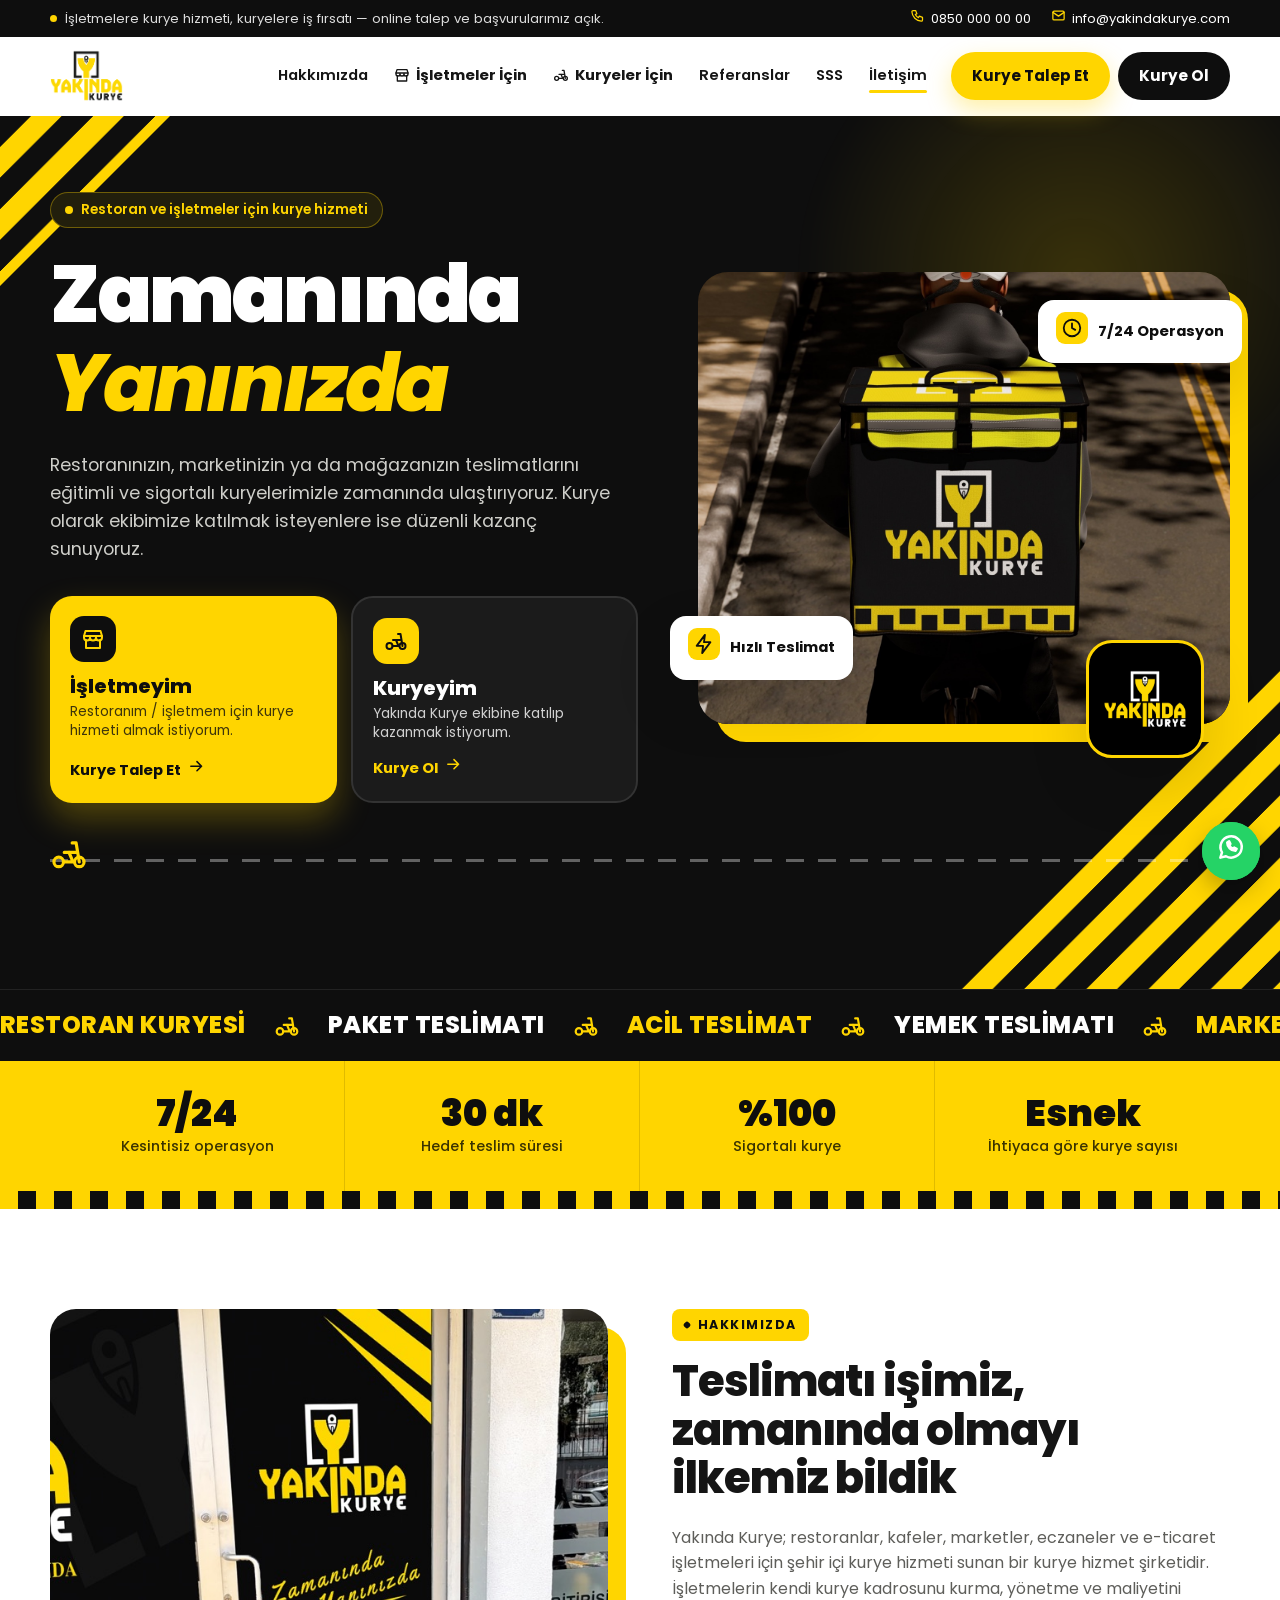
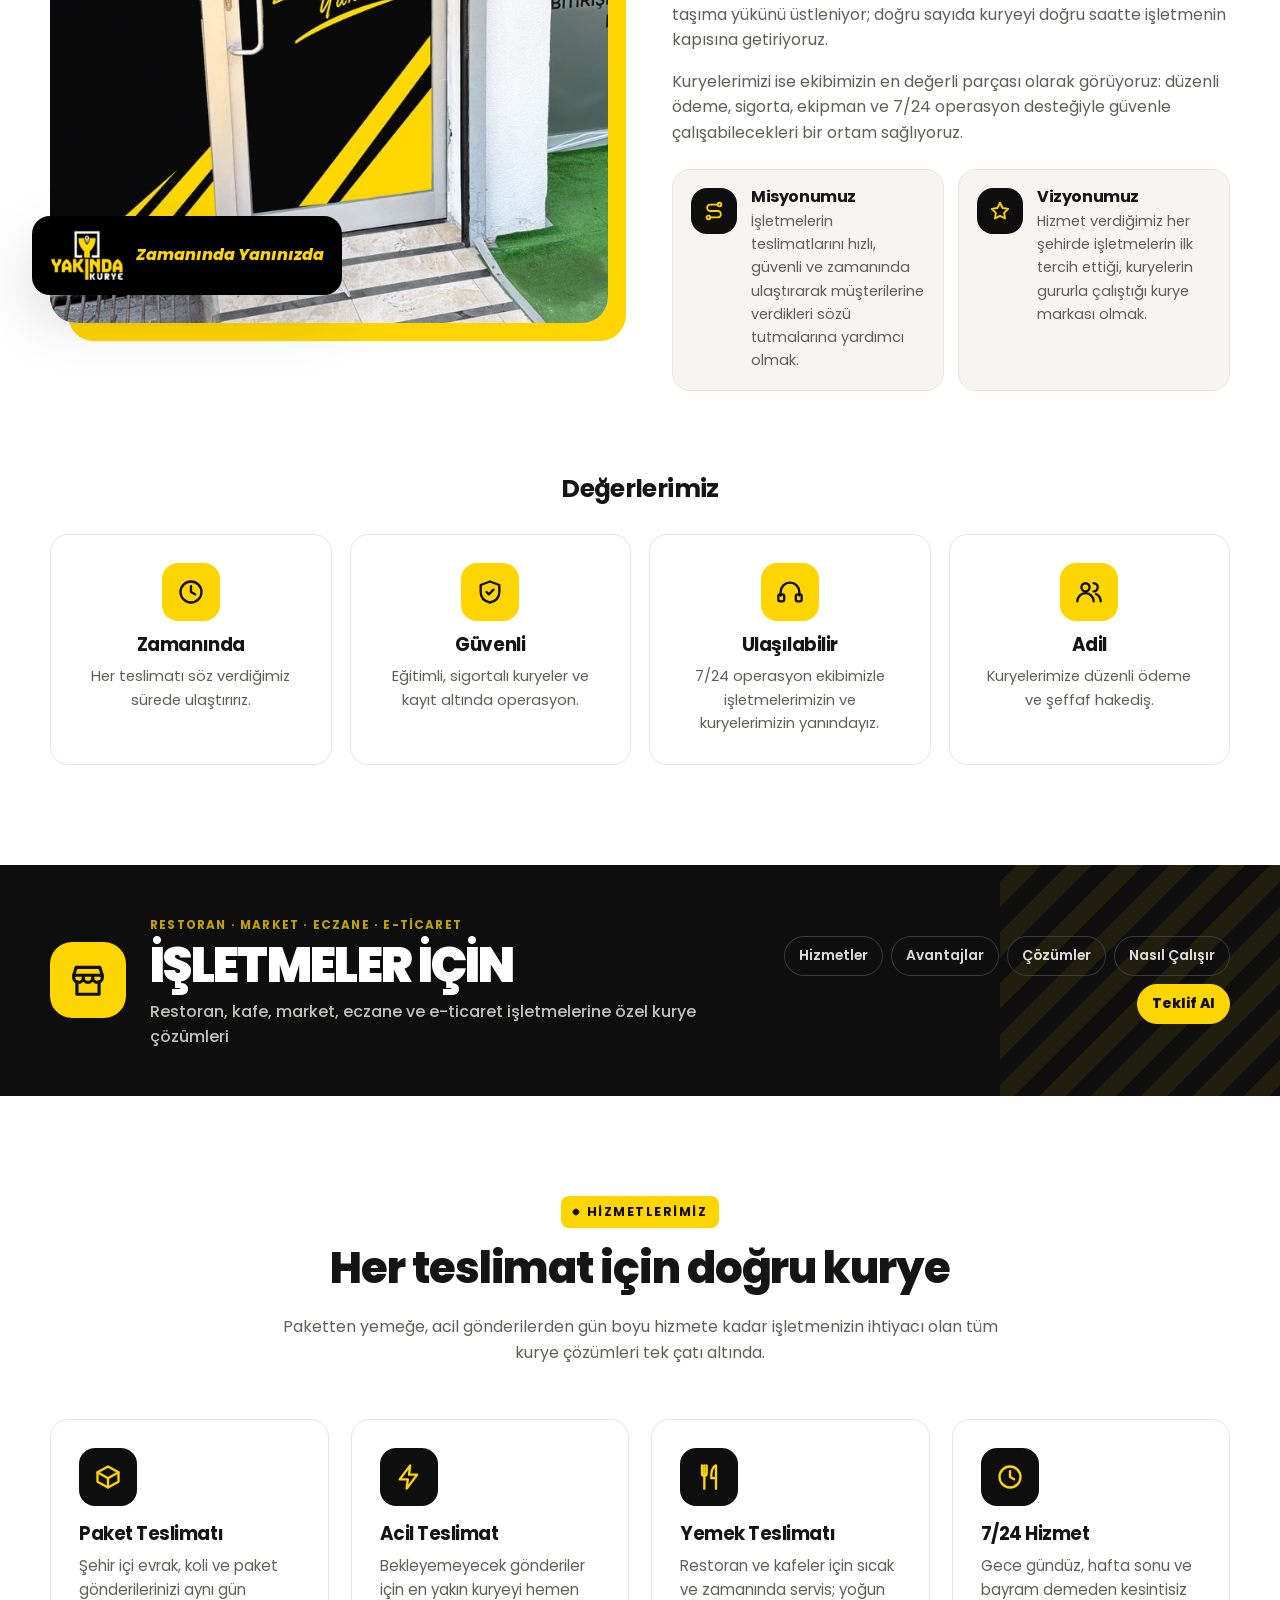
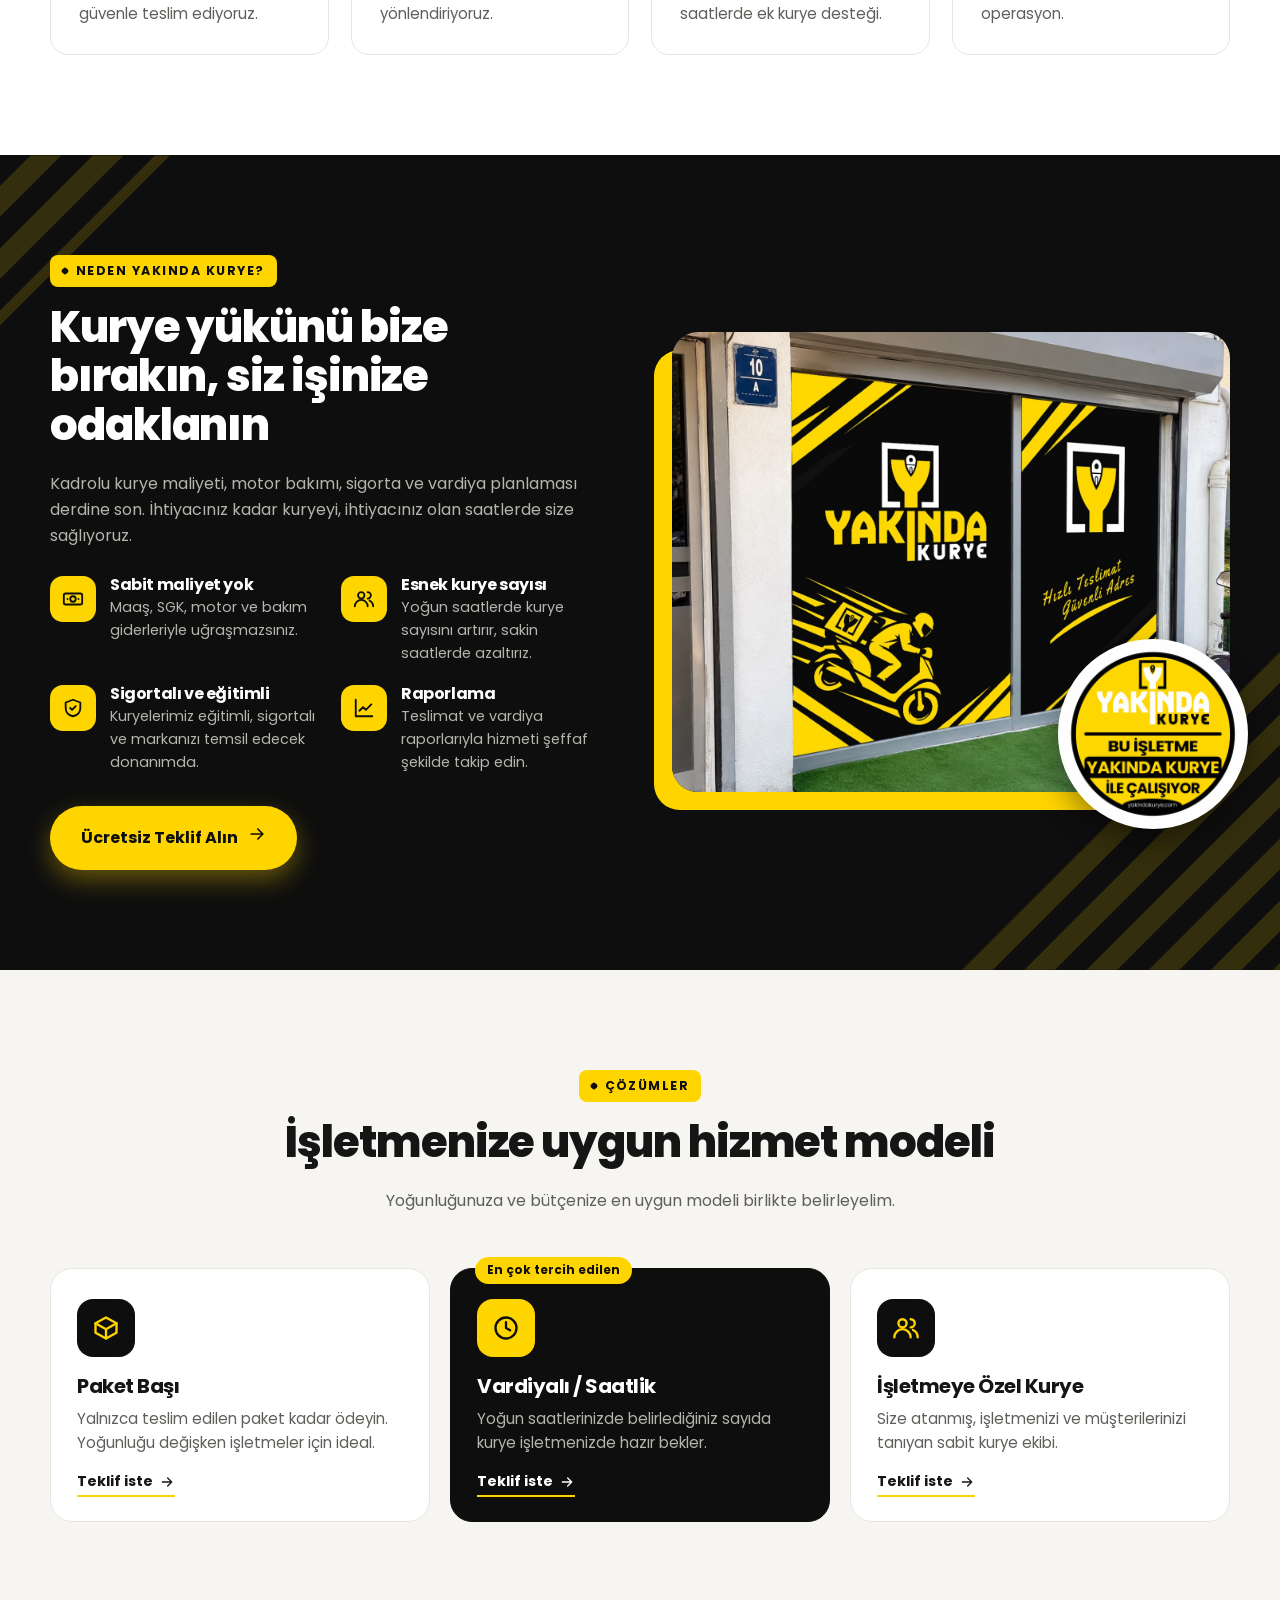
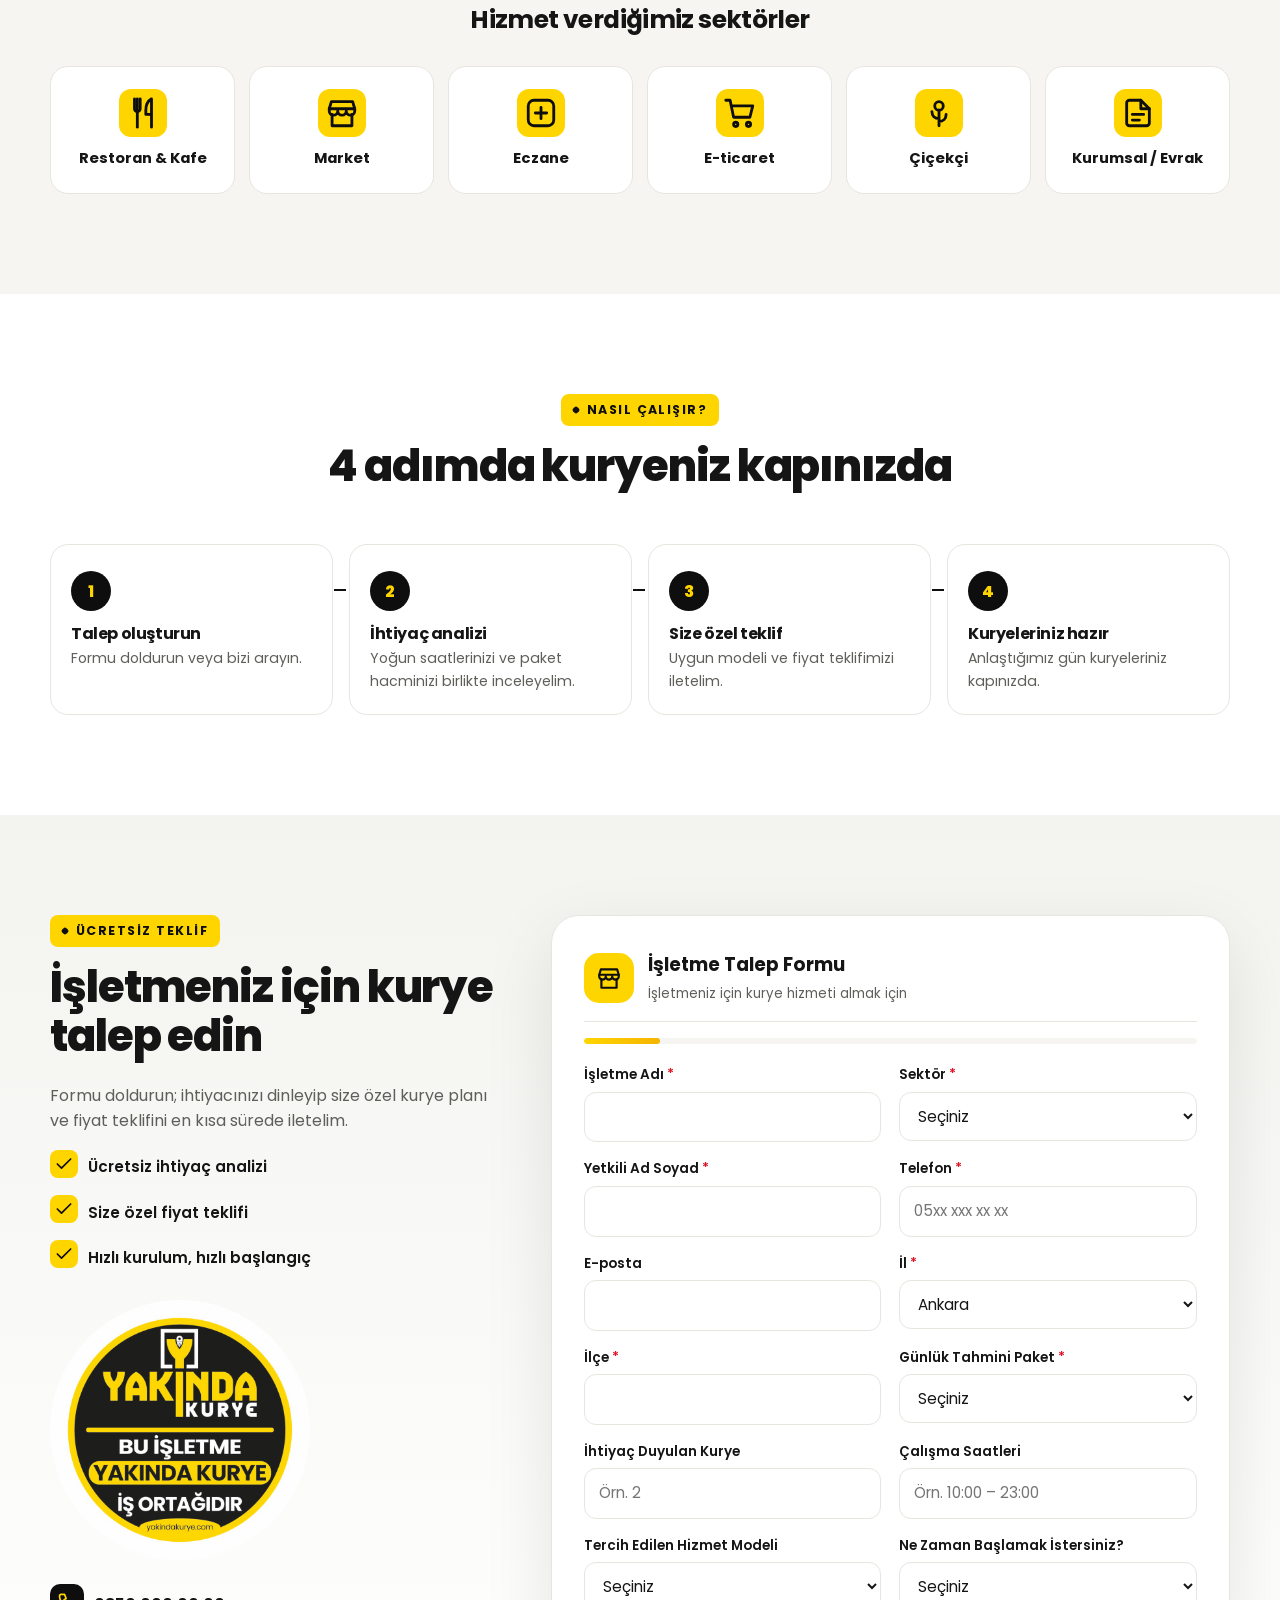
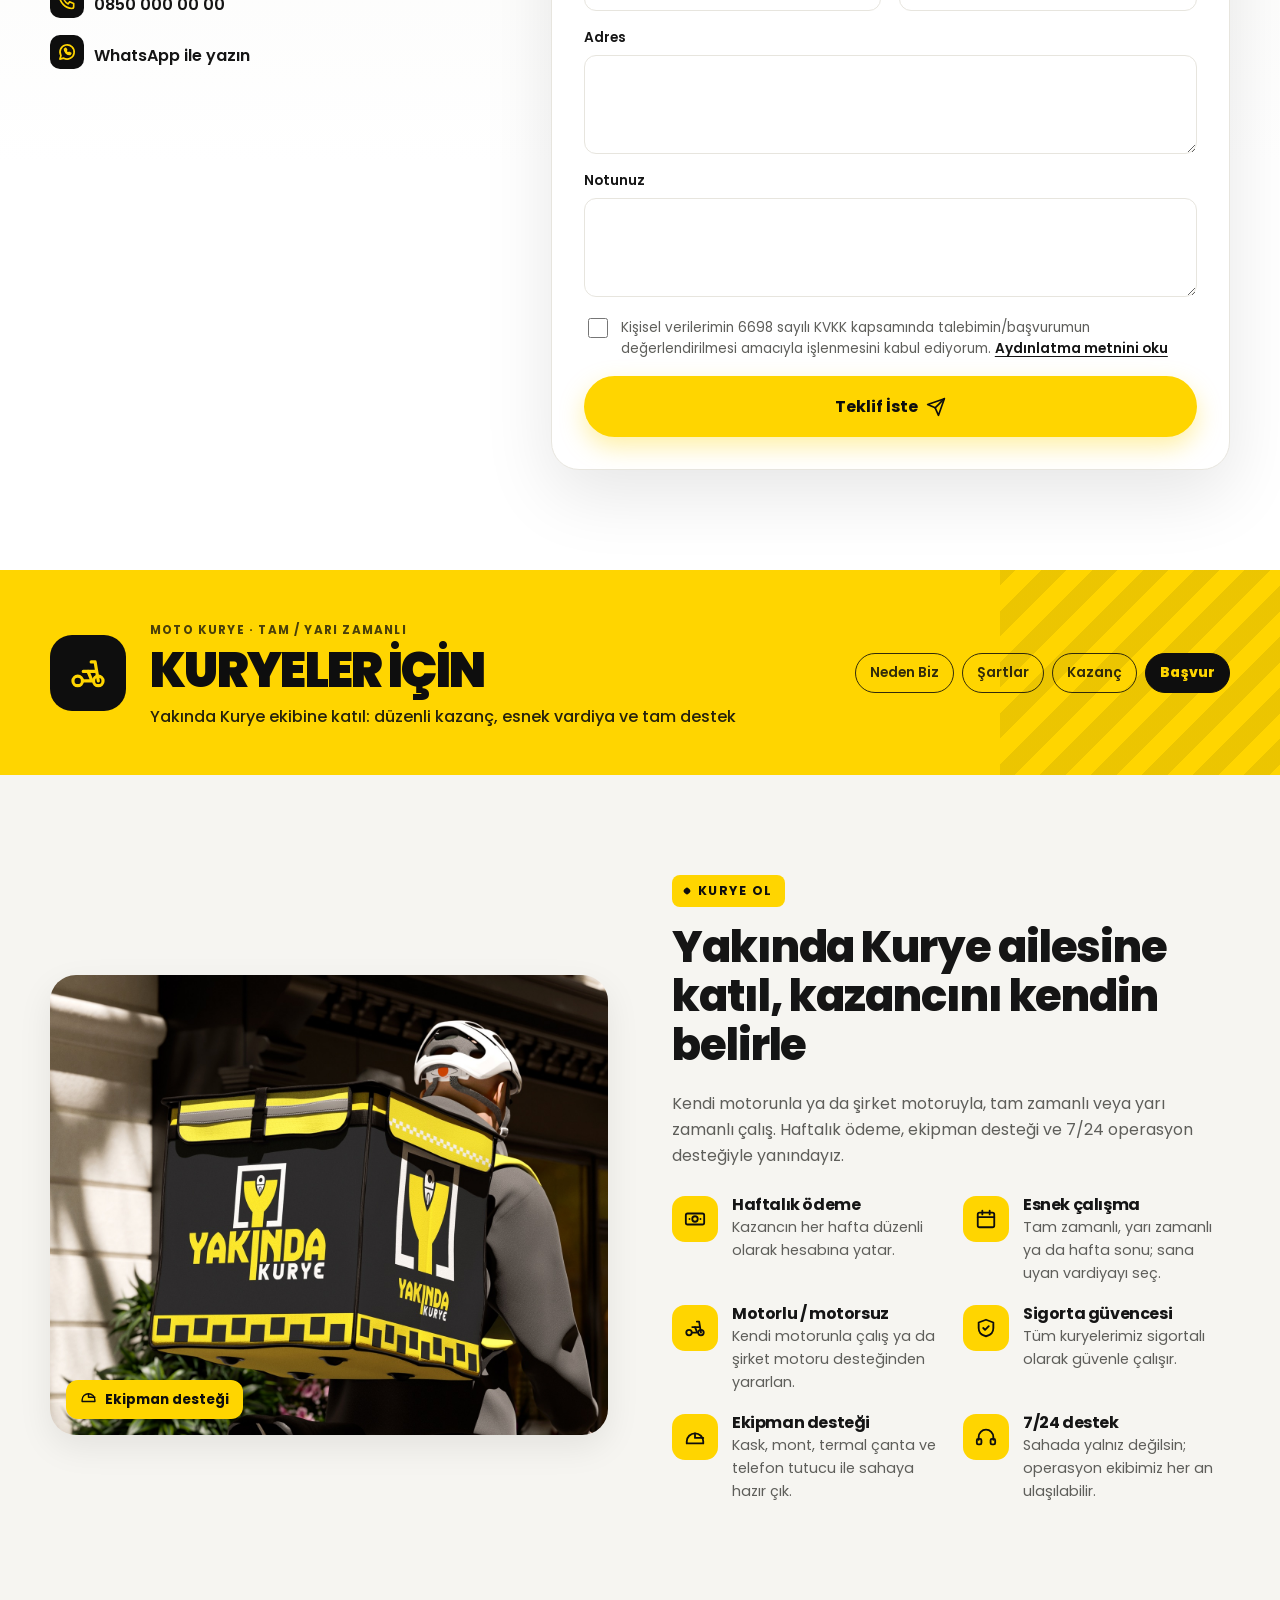
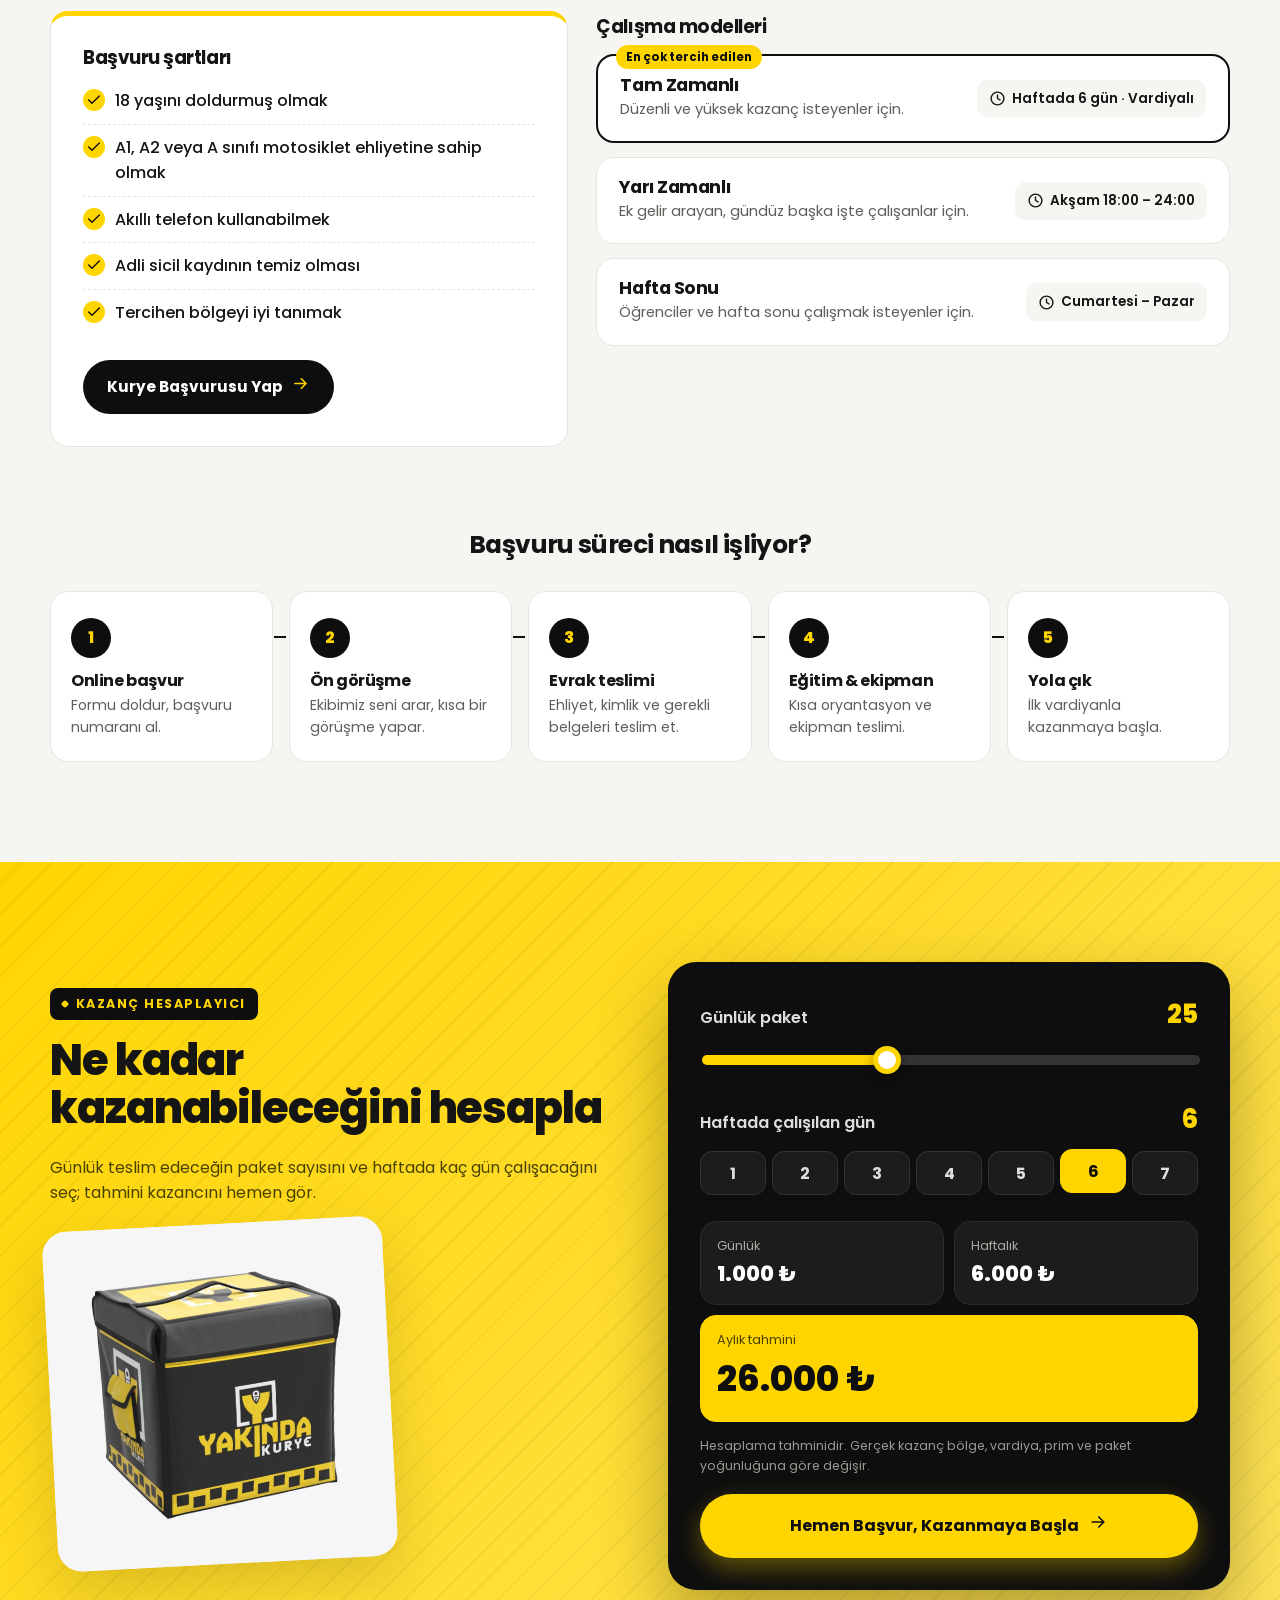
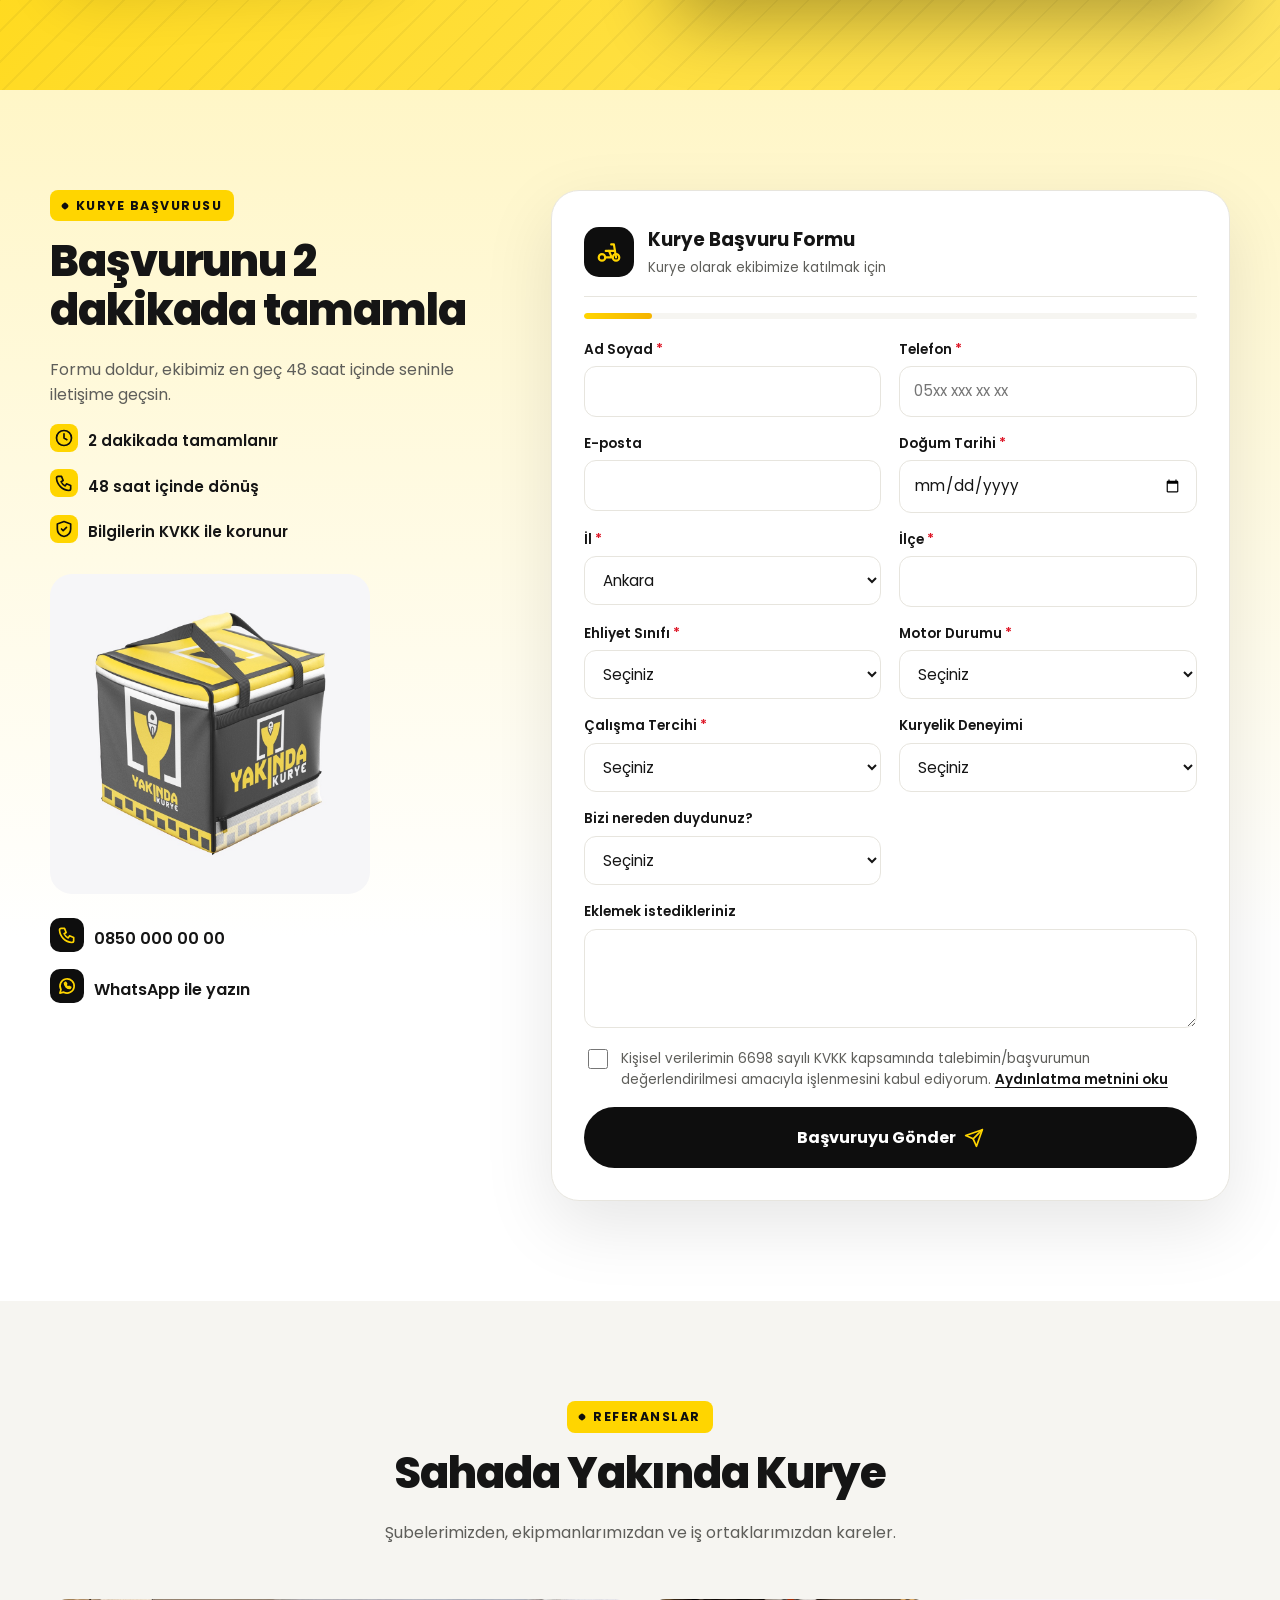
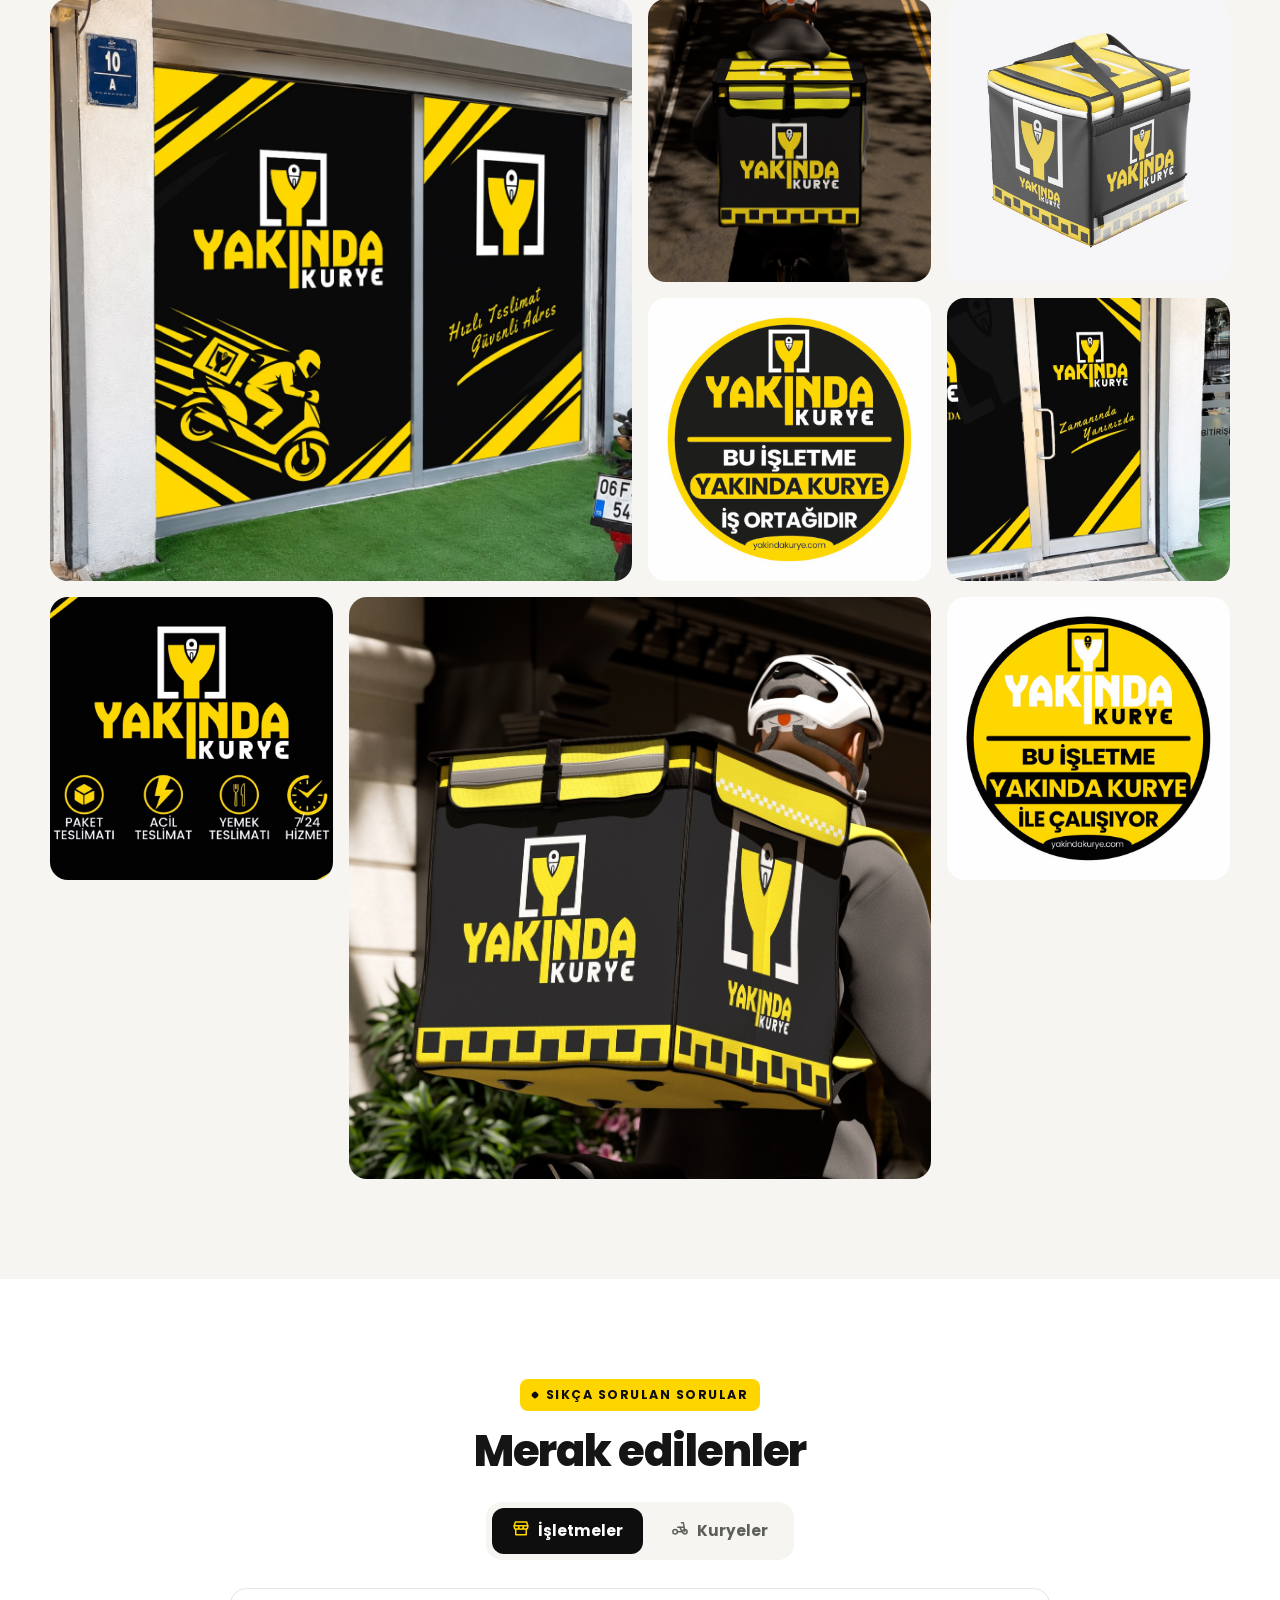
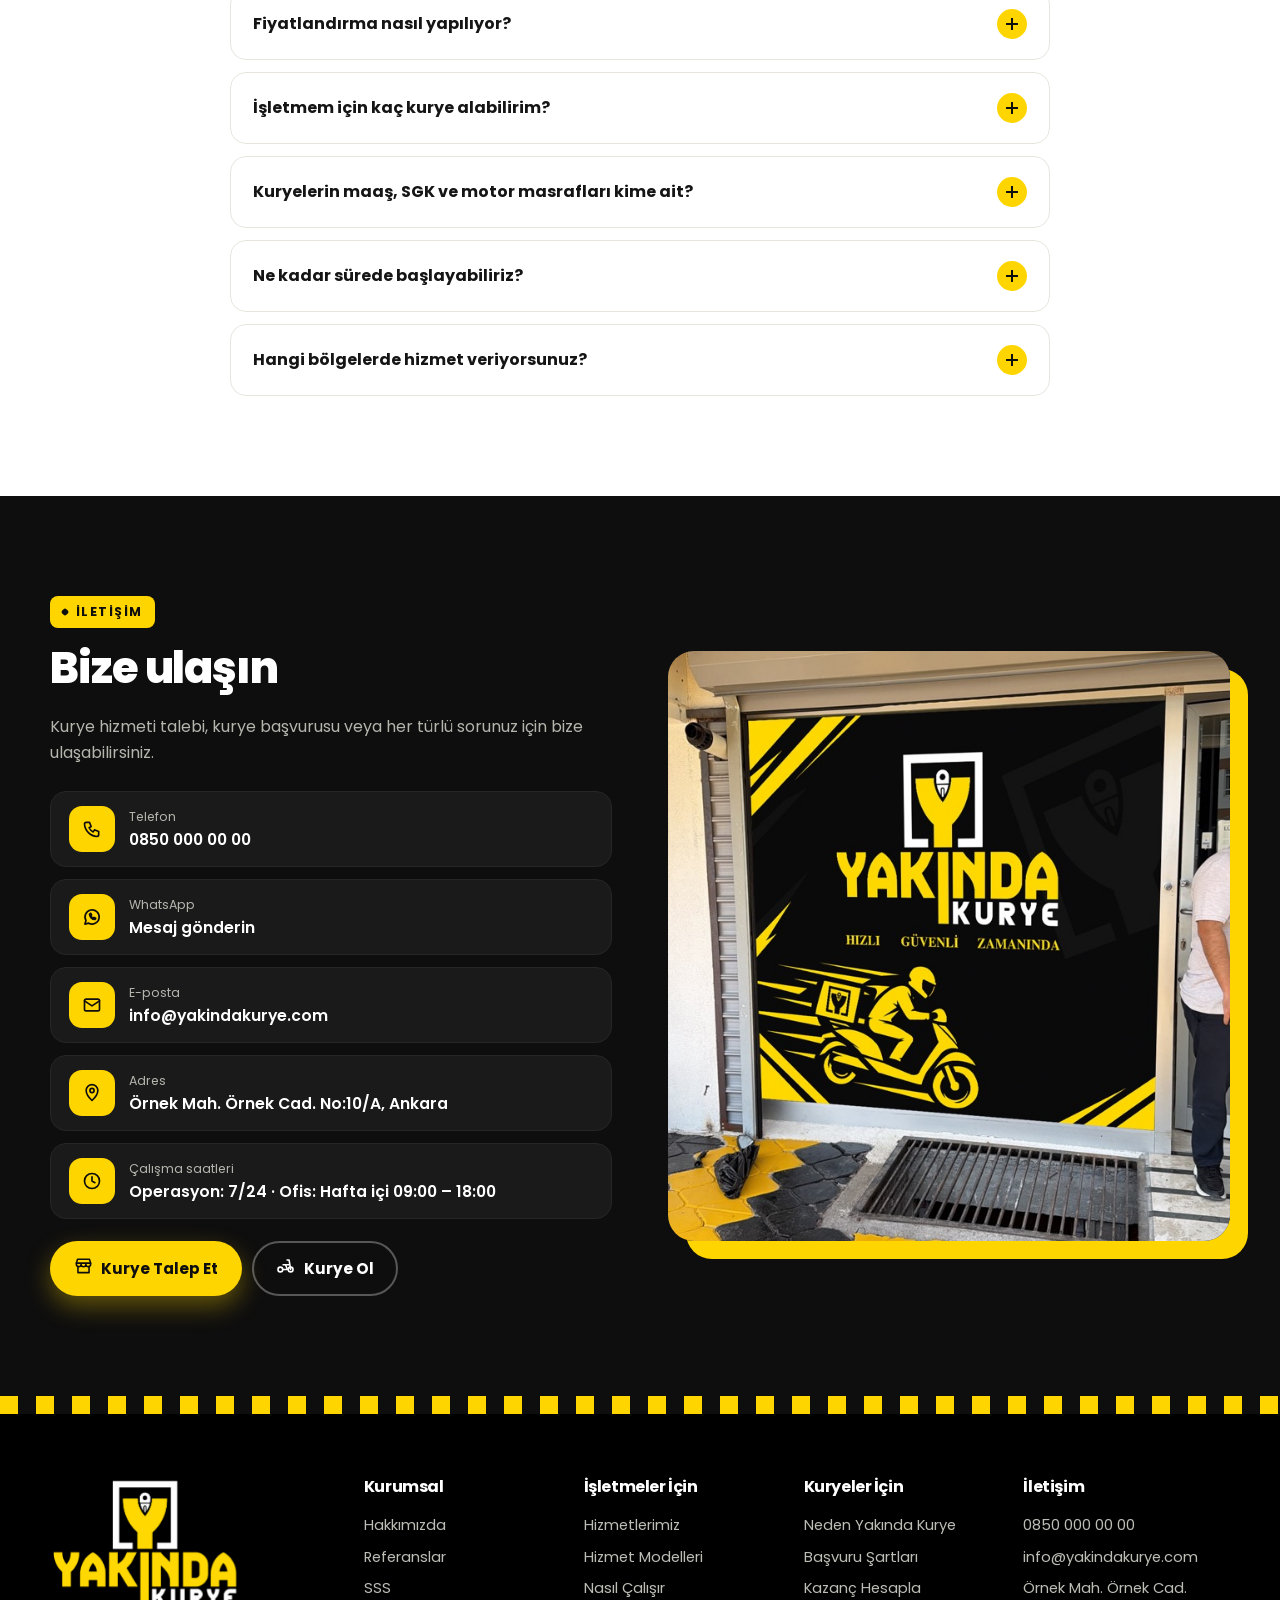
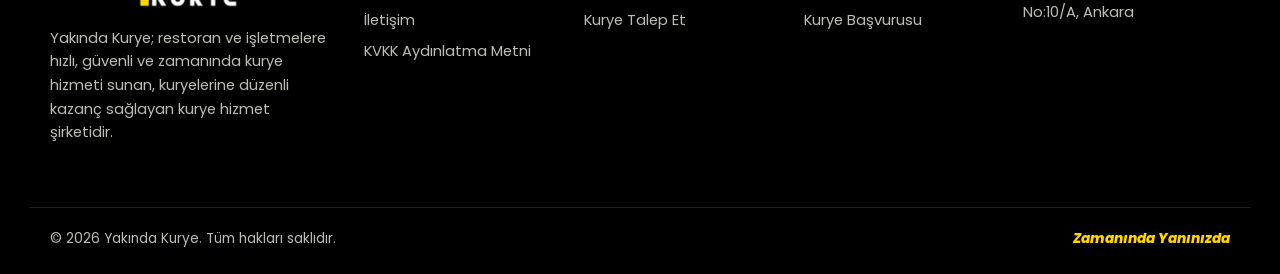
==== index.html @ 20b95d65 "Sürüm 4: sunucu modu, eksiksiz admin paneli ve mobil düzenlemeler - api/index.php: PHP'li hostingde " ====
<!doctype html>
<html lang="tr">
<head>
  <meta charset="utf-8">
  <meta name="viewport" content="width=device-width, initial-scale=1, viewport-fit=cover">
  <!-- SEO etiketleri: panelde "Yayınla" dendiğinde sunucu tarafından güncellenir -->
  <!--SEO-->
  <title>Yakında Kurye | Ankara Kurye Hizmeti ve Kurye Alımı</title>
  <meta name="description" content="Ankara’da restoran, market ve işletmelere hızlı, sigortalı kurye hizmeti. Kurye olmak isteyenlere haftalık ödeme ve esnek çalışma. Teklif alın, başvurun.">
  <meta name="robots" content="index, follow, max-image-preview:large">
  <meta name="keywords" content="kurye, moto kurye, restoran kuryesi, paket servis kurye, kurye hizmeti, kurye iş ilanı, kurye alımı, Ankara kurye">
  <meta property="og:type" content="website">
  <meta property="og:site_name" content="Yakında Kurye">
  <meta property="og:locale" content="tr_TR">
  <meta property="og:title" content="Yakında Kurye | Ankara Kurye Hizmeti ve Kurye Alımı">
  <meta property="og:description" content="Ankara’da restoran, market ve işletmelere hızlı, sigortalı kurye hizmeti. Kurye olmak isteyenlere haftalık ödeme ve esnek çalışma. Teklif alın, başvurun.">
  <meta name="twitter:card" content="summary_large_image">
  <link rel="preload" as="image" href="assets/img/hero-kurye.jpg">
  <!--/SEO-->
  <meta name="theme-color" content="#0E0E0E">
  <meta name="format-detection" content="telephone=no">
  <link rel="icon" href="assets/img/favicon.png">
  <link rel="apple-touch-icon" href="assets/img/favicon.png">
  <link rel="preconnect" href="https://fonts.googleapis.com">
  <link rel="preconnect" href="https://fonts.gstatic.com" crossorigin>
  <link href="https://fonts.googleapis.com/css2?family=Poppins:ital,wght@0,400;0,500;0,600;0,700;0,800;0,900;1,800&display=swap" rel="stylesheet">
  <link rel="stylesheet" href="assets/css/style.css?v=7">
</head>
<body>
  <a class="skip" href="#main">İçeriğe geç</a>
  <div class="progress" id="progress" aria-hidden="true"></div>

  <div class="topbar" id="topbar">
    <div class="container topbar-in">
      <span class="tb-note"><span class="tb-dot"></span><span data-t="top_note">İşletmelere kurye hizmeti, kuryelere iş fırsatı — online talep ve başvurularımız açık.</span></span>
      <span class="topbar-links">
        <a data-href="tel" class="tb-item"><span data-icon="telefon"></span><span data-s="phone">0850 000 00 00</span></a>
        <a data-href="mail" class="tb-item hide-sm"><span data-icon="mail"></span><span data-s="email">info@yakindakurye.com</span></a>
      </span>
    </div>
  </div>

  <header class="header" id="top">
    <div class="container header-in">
      <a href="#top" class="brand" aria-label="Yakında Kurye ana sayfa"><img data-img="logo" alt="Yakında Kurye"></a>
      <nav class="nav" id="nav" aria-label="Ana menü">
        <a href="#hakkimizda" data-sec="about">Hakkımızda</a>
        <a href="#isletmeler" class="nav-biz" data-sec="zoneBiz"><span data-icon="magaza"></span>İşletmeler İçin</a>
        <a href="#kuryeler" class="nav-cour" data-sec="zoneCour"><span data-icon="motor"></span>Kuryeler İçin</a>
        <a href="#referanslar" data-sec="refs">Referanslar</a>
        <a href="#sss" data-sec="faq">SSS</a>
        <a href="#iletisim" data-sec="contact">İletişim</a>
        <span class="nav-ctas">
          <a href="#isletme-basvuru" class="btn btn-y nav-cta" data-sec="bizForm" data-t="nav_cta_biz">Kurye Talep Et</a>
          <a href="#kurye-basvuru" class="btn btn-k nav-cta" data-sec="courForm" data-t="nav_cta_cour">Kurye Ol</a>
        </span>
      </nav>
      <button class="nav-toggle" id="navToggle" aria-label="Menüyü aç" aria-expanded="false" aria-controls="nav"><span data-icon="menu"></span></button>
    </div>
  </header>

  <main id="main">
    <!-- HERO: iki ayrı yol -->
    <section class="hero">
      <div class="hero-bg" aria-hidden="true"><span class="hb hb1"></span><span class="hb hb2"></span><span class="glow"></span></div>
      <div class="container hero-in">
        <div class="hero-text">
          <span class="badge"><span class="dot"></span><span data-t="hero_badge">Restoran ve işletmeler için kurye hizmeti</span></span>
          <h1><span class="h1a" data-t="hero_title">Zamanında</span> <em class="h1b" data-t="hero_title_highlight">Yanınızda</em></h1>
          <p class="lead" data-t="hero_text">Restoranınızın, marketinizin ya da mağazanızın teslimatlarını eğitimli ve sigortalı kuryelerimizle zamanında ulaştırıyoruz. Kurye olarak ekibimize katılmak isteyenlere ise düzenli kazanç sunuyoruz.</p>
          <div class="paths">
            <a href="#isletmeler" class="path path-biz" data-sec="zoneBiz">
              <span class="path-ic" data-icon="magaza"></span>
              <span class="path-body"><b data-t="path_biz_label">İşletmeyim</b><small data-t="path_biz_text">Restoranım / işletmem için kurye hizmeti almak istiyorum.</small></span>
              <span class="path-cta"><span data-t="path_biz_btn">Kurye Talep Et</span><span data-icon="ok"></span></span>
            </a>
            <a href="#kuryeler" class="path path-cour" data-sec="zoneCour">
              <span class="path-ic" data-icon="motor"></span>
              <span class="path-body"><b data-t="path_cour_label">Kuryeyim</b><small data-t="path_cour_text">Yakında Kurye ekibine katılıp kazanmak istiyorum.</small></span>
              <span class="path-cta"><span data-t="path_cour_btn">Kurye Ol</span><span data-icon="ok"></span></span>
            </a>
          </div>
        </div>
        <div class="hero-visual">
          <div class="hero-img"><img data-img="hero" alt="Yakında Kurye kuryesi" fetchpriority="high"></div>
          <div class="chip chip-a float"><span data-icon="simsek"></span><span data-t="hero_chip1">Hızlı Teslimat</span></div>
          <div class="chip chip-b float d2"><span data-icon="saat"></span><span data-t="hero_chip2">7/24 Operasyon</span></div>
          <div class="hero-mark" aria-hidden="true"><img data-img="logo_dark" alt=""></div>
        </div>
      </div>
      <div class="container"><div class="road" aria-hidden="true"><span class="road-line"></span><span class="rider" data-icon="motor"></span><span class="pin" data-icon="konum"></span></div></div>
    </section>

    <div class="marquee" data-section="marquee" aria-hidden="true"><div class="marquee-track" id="marquee"></div></div>

    <section class="stats" data-section="stats">
      <div class="container stats-in" id="stats"></div>
    </section>
    <div class="checker" aria-hidden="true"></div>

    <!-- HAKKIMIZDA -->
    <section class="section about-sec" id="hakkimizda" data-section="about">
      <div class="container">
        <div class="split about-split">
          <div class="about-visual">
            <div class="split-img tilt"><img data-img="about" alt="Yakında Kurye şubesi" loading="lazy"></div>
            <div class="about-badge"><img data-img="logo_dark" alt=""><span data-t="slogan">Zamanında Yanınızda</span></div>
          </div>
          <div>
            <span class="kicker" data-t="about_kicker">Hakkımızda</span>
            <h2 data-t="about_title">Teslimatı işimiz, zamanında olmayı ilkemiz bildik</h2>
            <div class="about-text muted" data-t="about_text"><p>Yakında Kurye; restoranlar, kafeler, marketler, eczaneler ve e-ticaret işletmeleri için şehir içi kurye hizmeti sunan bir kurye hizmet şirketidir. İşletmelerin kendi kurye kadrosunu kurma, yönetme ve maliyetini taşıma yükünü üstleniyor; doğru sayıda kuryeyi doğru saatte işletmenin kapısına getiriyoruz.</p><p>Kuryelerimizi ise ekibimizin en değerli parçası olarak görüyoruz: düzenli ödeme, sigorta, ekipman ve 7/24 operasyon desteğiyle güvenle çalışabilecekleri bir ortam sağlıyoruz.</p></div>
            <div class="mv">
              <div class="mv-card"><span class="ic-box" data-icon="rota"></span><div><h3 data-t="about_mission_title">Misyonumuz</h3><p data-t="about_mission">İşletmelerin teslimatlarını hızlı, güvenli ve zamanında ulaştırarak müşterilerine verdikleri sözü tutmalarına yardımcı olmak.</p></div></div>
              <div class="mv-card"><span class="ic-box" data-icon="yildiz"></span><div><h3 data-t="about_vision_title">Vizyonumuz</h3><p data-t="about_vision">Hizmet verdiğimiz her şehirde işletmelerin ilk tercih ettiği, kuryelerin gururla çalıştığı kurye markası olmak.</p></div></div>
            </div>
          </div>
        </div>
        <h3 class="h3-center" data-t="about_values_title">Değerlerimiz</h3>
        <div class="values" id="values"></div>
      </div>
    </section>

    <!-- ================= İŞLETMELER İÇİN ================= -->
    <div class="zone zone-biz" id="isletmeler" data-section="zoneBiz">
      <div class="container zone-in">
        <span class="zone-ic" data-icon="magaza"></span>
        <div class="zone-txt"><span class="zone-tag" data-t="biz_zone_tag">Restoran · Market · Eczane · E-ticaret</span><h2 data-t="biz_zone_title">İşletmeler İçin</h2><p data-t="biz_zone_text">Restoran, kafe, market, eczane ve e-ticaret işletmelerine özel kurye çözümleri</p></div>
        <nav class="zone-nav" aria-label="İşletmeler bölümü">
          <a href="#hizmetler" data-sec="services">Hizmetler</a><a href="#isletme-avantaj" data-sec="business">Avantajlar</a><a href="#cozumler" data-sec="bizSolutions">Çözümler</a><a href="#nasil-calisir" data-sec="bizSteps">Nasıl Çalışır</a><a href="#isletme-basvuru" class="zn-cta" data-sec="bizForm">Teklif Al</a>
        </nav>
      </div>
    </div>

    <section class="section" id="hizmetler" data-section="services">
      <div class="container">
        <div class="sec-head">
          <span class="kicker" data-t="services_kicker">Hizmetlerimiz</span>
          <h2 data-t="services_title">Her teslimat için doğru kurye</h2>
          <p data-t="services_text">Paketten yemeğe, acil gönderilerden gün boyu hizmete kadar işletmenizin ihtiyacı olan tüm kurye çözümleri tek çatı altında.</p>
        </div>
        <div class="grid-4" id="services"></div>
      </div>
    </section>

    <section class="section dark" id="isletme-avantaj" data-section="business">
      <div class="hero-bg soft" aria-hidden="true"><span class="hb hb1"></span><span class="hb hb2"></span></div>
      <div class="container">
        <div class="split rev">
          <div>
            <span class="kicker" data-t="business_kicker">Neden Yakında Kurye?</span>
            <h2 data-t="business_title">Kurye yükünü bize bırakın, siz işinize odaklanın</h2>
            <p class="muted" data-t="business_text">Kadrolu kurye maliyeti, motor bakımı, sigorta ve vardiya planlaması derdine son. İhtiyacınız kadar kuryeyi, ihtiyacınız olan saatlerde size sağlıyoruz.</p>
            <div class="benefits on-dark" id="businessBenefits"></div>
            <a href="#isletme-basvuru" class="btn btn-y btn-lg shine" data-sec="bizForm"><span data-t="business_cta">Ücretsiz Teklif Alın</span><span data-icon="ok"></span></a>
          </div>
          <div class="biz-visual">
            <div class="split-img tilt"><img data-img="business" alt="Yakında Kurye ile çalışan işletme" loading="lazy"></div>
            <img class="biz-sticker spin-slow" data-img="business_sticker" alt="Bu işletme Yakında Kurye ile çalışıyor" loading="lazy">
          </div>
        </div>
      </div>
    </section>

    <section class="section bg-soft" id="cozumler" data-section="bizSolutions">
      <div class="container">
        <div class="sec-head">
          <span class="kicker" data-t="bizmodels_kicker">Çözümler</span>
          <h2 data-t="bizmodels_title">İşletmenize uygun hizmet modeli</h2>
          <p data-t="bizmodels_text">Yoğunluğunuza ve bütçenize en uygun modeli birlikte belirleyelim.</p>
        </div>
        <div class="bizmodels" id="bizModels"></div>
        <h3 class="h3-center" data-t="sectors_title">Hizmet verdiğimiz sektörler</h3>
        <div class="sectors" id="sectors"></div>
      </div>
    </section>

    <section class="section" id="nasil-calisir" data-section="bizSteps">
      <div class="container">
        <div class="sec-head"><span class="kicker" data-t="bizsteps_kicker">Nasıl Çalışır?</span><h2 data-t="bizsteps_title">4 adımda kuryeniz kapınızda</h2></div>
        <ol class="steps steps-4" id="bizSteps"></ol>
      </div>
    </section>

    <section class="section apply-sec apply-biz" id="isletme-basvuru" data-section="bizForm">
      <div class="container apply-in">
        <aside class="apply-side">
          <span class="kicker" data-t="bizform_kicker">Ücretsiz Teklif</span>
          <h2 data-t="bizform_title">İşletmeniz için kurye talep edin</h2>
          <p class="muted" data-t="bizform_text">Formu doldurun; ihtiyacınızı dinleyip size özel kurye planı ve fiyat teklifini en kısa sürede iletelim.</p>
          <ul class="apply-points">
            <li><span data-icon="check"></span><span data-t="bizform_p1">Ücretsiz ihtiyaç analizi</span></li>
            <li><span data-icon="check"></span><span data-t="bizform_p2">Size özel fiyat teklifi</span></li>
            <li><span data-icon="check"></span><span data-t="bizform_p3">Hızlı kurulum, hızlı başlangıç</span></li>
          </ul>
          <div class="apply-img round"><img data-img="bizform" alt="" loading="lazy"></div>
          <div class="apply-contact">
            <a data-href="tel"><span data-icon="telefon"></span><span data-s="phone">0850 000 00 00</span></a>
            <a data-href="wa" target="_blank" rel="noopener"><span data-icon="whatsapp"></span><span data-t="wa_label">WhatsApp ile yazın</span></a>
          </div>
        </aside>
        <div class="apply-card" data-form="isletme"></div>
      </div>
    </section>

    <!-- ================= KURYELER İÇİN ================= -->
    <div class="zone zone-cour" id="kuryeler" data-section="zoneCour">
      <div class="container zone-in">
        <span class="zone-ic" data-icon="motor"></span>
        <div class="zone-txt"><span class="zone-tag" data-t="cour_zone_tag">Moto kurye · Tam / yarı zamanlı</span><h2 data-t="cour_zone_title">Kuryeler İçin</h2><p data-t="cour_zone_text">Yakında Kurye ekibine katıl: düzenli kazanç, esnek vardiya ve tam destek</p></div>
        <nav class="zone-nav" aria-label="Kuryeler bölümü">
          <a href="#kurye-ol" data-sec="courier">Neden Biz</a><a href="#kurye-sartlar" data-sec="courier">Şartlar</a><a href="#kazanc" data-sec="calc">Kazanç</a><a href="#kurye-basvuru" class="zn-cta" data-sec="courForm">Başvur</a>
        </nav>
      </div>
    </div>

    <section class="section bg-soft" id="kurye-ol" data-section="courier">
      <div class="container">
        <div class="split">
          <div class="split-img tilt"><img data-img="courier" alt="Yakında Kurye çantası ile kurye" loading="lazy"><span class="img-tag"><span data-icon="kask"></span><span data-t="courier_img_tag">Ekipman desteği</span></span></div>
          <div>
            <span class="kicker" data-t="courier_kicker">Kurye Ol</span>
            <h2 data-t="courier_title">Yakında Kurye ailesine katıl, kazancını kendin belirle</h2>
            <p class="muted" data-t="courier_text">Kendi motorunla ya da şirket motoruyla, tam zamanlı veya yarı zamanlı çalış. Haftalık ödeme, ekipman desteği ve 7/24 operasyon desteğiyle yanındayız.</p>
            <div class="benefits" id="courierBenefits"></div>
          </div>
        </div>
        <div class="courier-grid" id="kurye-sartlar">
          <div class="card req-card">
            <h3 data-t="req_title">Başvuru şartları</h3>
            <ul class="checklist" id="requirements"></ul>
            <a href="#kurye-basvuru" class="btn btn-k" data-sec="courForm"><span data-t="req_btn">Kurye Başvurusu Yap</span> <span data-icon="ok"></span></a>
          </div>
          <div>
            <h3 class="h3-pad" data-t="models_title">Çalışma modelleri</h3>
            <div class="models" id="workModels"></div>
          </div>
        </div>
        <h3 class="h3-center" data-t="steps_title">Başvuru süreci nasıl işliyor?</h3>
        <ol class="steps" id="steps"></ol>
      </div>
    </section>

    <section class="section calc-sec" id="kazanc" data-section="calc">
      <div class="container calc-in">
        <div class="calc-text">
          <span class="kicker" data-t="calc_kicker">Kazanç Hesaplayıcı</span>
          <h2 data-t="calc_title">Ne kadar kazanabileceğini hesapla</h2>
          <p class="muted" data-t="calc_text">Günlük teslim edeceğin paket sayısını ve haftada kaç gün çalışacağını seç; tahmini kazancını hemen gör.</p>
          <div class="calc-img"><img data-img="calc" alt="" loading="lazy"></div>
        </div>
        <div class="calc-card">
          <label class="range">
            <span class="range-top"><span>Günlük paket</span><b id="cPkgV">25</b></span>
            <input type="range" id="cPkg" min="5" max="60" value="25">
          </label>
          <div class="range">
            <span class="range-top"><span>Haftada çalışılan gün</span><b id="cDayV">6</b></span>
            <div class="days" id="cDays" role="radiogroup" aria-label="Haftada çalışılan gün"></div>
          </div>
          <div class="calc-out">
            <div><small>Günlük</small><b id="cDay">—</b></div>
            <div><small>Haftalık</small><b id="cWeek">—</b></div>
            <div class="big"><small>Aylık tahmini</small><b id="cMonth">—</b></div>
          </div>
          <p class="calc-note" data-t="calc_note">Hesaplama tahminidir. Gerçek kazanç bölge, vardiya, prim ve paket yoğunluğuna göre değişir.</p>
          <a href="#kurye-basvuru" class="btn btn-y btn-block btn-lg shine" data-sec="courForm"><span data-t="calc_btn">Hemen Başvur, Kazanmaya Başla</span> <span data-icon="ok"></span></a>
        </div>
      </div>
    </section>

    <section class="section apply-sec" id="kurye-basvuru" data-section="courForm">
      <div class="container apply-in">
        <aside class="apply-side">
          <span class="kicker" data-t="courform_kicker">Kurye Başvurusu</span>
          <h2 data-t="courform_title">Başvurunu 2 dakikada tamamla</h2>
          <p class="muted" data-t="courform_text">Formu doldur, ekibimiz en geç 48 saat içinde seninle iletişime geçsin.</p>
          <ul class="apply-points">
            <li><span data-icon="saat"></span><span data-t="courform_p1">2 dakikada tamamlanır</span></li>
            <li><span data-icon="telefon"></span><span data-t="courform_p2">48 saat içinde dönüş</span></li>
            <li><span data-icon="kalkan"></span><span data-t="courform_p3">Bilgilerin KVKK ile korunur</span></li>
          </ul>
          <div class="apply-img"><img data-img="courform" alt="Yakında Kurye termal çanta" loading="lazy"></div>
          <div class="apply-contact">
            <a data-href="tel"><span data-icon="telefon"></span><span data-s="phone">0850 000 00 00</span></a>
            <a data-href="wa" target="_blank" rel="noopener"><span data-icon="whatsapp"></span><span data-t="wa_label">WhatsApp ile yazın</span></a>
          </div>
        </aside>
        <div class="apply-card" data-form="kurye"></div>
      </div>
    </section>

    <!-- ================= ORTAK BÖLÜMLER ================= -->
    <section class="section" id="yorumlar" data-section="testimonials">
      <div class="container">
        <div class="sec-head">
          <span class="kicker" data-t="testimonials_kicker">Yorumlar</span>
          <h2 data-t="testimonials_title">Bizimle çalışanlar ne diyor?</h2>
        </div>
        <div class="testis" id="testimonials"></div>
      </div>
    </section>

    <section class="section bg-soft" id="referanslar" data-section="refs">
      <div class="container">
        <div class="sec-head">
          <span class="kicker" data-t="refs_kicker">Referanslar</span>
          <h2 data-t="refs_title">Sahada Yakında Kurye</h2>
          <p data-t="refs_text">Şubelerimizden, ekipmanlarımızdan ve iş ortaklarımızdan kareler.</p>
        </div>
        <div class="gallery" id="gallery"></div>
      </div>
    </section>

    <section class="section regions-sec" id="bolgeler" data-section="regions">
      <div class="container regions-in">
        <div>
          <span class="kicker" data-t="regions_kicker">Hizmet Bölgeleri</span>
          <h2 data-t="regions_title">Hizmet verdiğimiz bölgeler</h2>
          <p class="muted" data-t="regions_text">Bölgeniz listede yoksa bize ulaşın; yeni bölgelerde açılış çalışmalarımız sürüyor.</p>
        </div>
        <div class="regions" id="regions"></div>
      </div>
    </section>

    <section class="section" id="sss" data-section="faq">
      <div class="container narrow">
        <div class="sec-head">
          <span class="kicker" data-t="faq_kicker">Sıkça Sorulan Sorular</span>
          <h2 data-t="faq_title">Merak edilenler</h2>
        </div>
        <div class="seg-tabs" id="faqTabs" role="tablist">
          <button type="button" role="tab" data-cat="isletme" class="on" aria-selected="true"><span data-icon="magaza"></span>İşletmeler</button>
          <button type="button" role="tab" data-cat="kurye" aria-selected="false"><span data-icon="motor"></span>Kuryeler</button>
        </div>
        <div class="faq" id="faq"></div>
      </div>
    </section>

    <section class="section dark" id="iletisim" data-section="contact">
      <div class="container contact-in">
        <div>
          <span class="kicker" data-t="contact_kicker">İletişim</span>
          <h2 data-t="contact_title">Bize ulaşın</h2>
          <p class="muted" data-t="contact_text">Kurye hizmeti talebi, kurye başvurusu veya her türlü sorunuz için bize ulaşabilirsiniz.</p>
          <div class="contact-list">
            <a data-href="tel" class="c-item"><span class="c-ic" data-icon="telefon"></span><span><small>Telefon</small><b data-s="phone">0850 000 00 00</b></span></a>
            <a data-href="wa" target="_blank" rel="noopener" class="c-item"><span class="c-ic" data-icon="whatsapp"></span><span><small>WhatsApp</small><b>Mesaj gönderin</b></span></a>
            <a data-href="mail" class="c-item"><span class="c-ic" data-icon="mail"></span><span><small>E-posta</small><b data-s="email">info@yakindakurye.com</b></span></a>
            <div class="c-item"><span class="c-ic" data-icon="konum"></span><span><small>Adres</small><b data-s="address">Örnek Mah. Örnek Cad. No:10/A, Ankara</b></span></div>
            <div class="c-item"><span class="c-ic" data-icon="saat"></span><span><small>Çalışma saatleri</small><b data-s="hours">Operasyon: 7/24 · Ofis: Hafta içi 09:00 – 18:00</b></span></div>
          </div>
          <div class="contact-ctas">
            <a href="#isletme-basvuru" class="btn btn-y" data-sec="bizForm"><span data-icon="magaza"></span>Kurye Talep Et</a>
            <a href="#kurye-basvuru" class="btn btn-ghost" data-sec="courForm"><span data-icon="motor"></span>Kurye Ol</a>
          </div>
        </div>
        <div class="contact-visual" id="mapBox"></div>
      </div>
    </section>
  </main>

  <div class="checker" aria-hidden="true"></div>
  <footer class="footer">
    <div class="container footer-in">
      <div class="f-brand">
        <img data-img="logo_dark" alt="Yakında Kurye" class="f-logo">
        <p data-t="footer_text">Yakında Kurye; restoran ve işletmelere hızlı, güvenli ve zamanında kurye hizmeti sunan, kuryelerine düzenli kazanç sağlayan kurye hizmet şirketidir.</p>
        <div class="socials" id="socials"></div>
      </div>
      <div>
        <h4>Kurumsal</h4>
        <a href="#hakkimizda" data-sec="about">Hakkımızda</a><a href="#referanslar" data-sec="refs">Referanslar</a><a href="#sss" data-sec="faq">SSS</a><a href="#iletisim" data-sec="contact">İletişim</a><button type="button" class="f-link" data-kvkk>KVKK Aydınlatma Metni</button>
      </div>
      <div>
        <h4>İşletmeler İçin</h4>
        <a href="#hizmetler" data-sec="services">Hizmetlerimiz</a><a href="#cozumler" data-sec="bizSolutions">Hizmet Modelleri</a><a href="#nasil-calisir" data-sec="bizSteps">Nasıl Çalışır</a><a href="#isletme-basvuru" data-sec="bizForm">Kurye Talep Et</a>
      </div>
      <div>
        <h4>Kuryeler İçin</h4>
        <a href="#kurye-ol" data-sec="courier">Neden Yakında Kurye</a><a href="#kurye-sartlar" data-sec="courier">Başvuru Şartları</a><a href="#kazanc" data-sec="calc">Kazanç Hesapla</a><a href="#kurye-basvuru" data-sec="courForm">Kurye Başvurusu</a>
      </div>
      <div>
        <h4>İletişim</h4>
        <a data-href="tel" data-s="phone">0850 000 00 00</a><a data-href="mail" data-s="email">info@yakindakurye.com</a><span class="f-addr" data-s="address">Örnek Mah. Örnek Cad. No:10/A, Ankara</span>
      </div>
    </div>
    <div class="container f-bottom">
      <span>© <span id="year"></span> Yakında Kurye. Tüm hakları saklıdır.</span>
      <span class="slogan" data-t="slogan">Zamanında Yanınızda</span>
    </div>
  </footer>

  <div class="m-cta" id="mCta">
    <a href="#isletme-basvuru" class="btn btn-y" data-sec="bizForm"><span data-icon="magaza"></span><span data-t="mobile_cta1">Kurye Talep Et</span></a>
    <a href="#kurye-basvuru" class="btn btn-k" data-sec="courForm"><span data-icon="motor"></span><span data-t="mobile_cta2">Kurye Ol</span></a>
  </div>
  <a class="wa-float" data-href="wa" target="_blank" rel="noopener" aria-label="WhatsApp ile yazın"><span data-icon="whatsapp"></span></a>
  <button class="to-top" id="toTop" aria-label="Yukarı çık"><span data-icon="yukari"></span></button>

  <div class="lightbox" id="lightbox" hidden role="dialog" aria-modal="true" aria-label="Görsel">
    <button class="lb-btn lb-close" aria-label="Kapat"><span data-icon="kapat"></span></button>
    <button class="lb-btn lb-prev" aria-label="Önceki"><span data-icon="ok"></span></button>
    <button class="lb-btn lb-next" aria-label="Sonraki"><span data-icon="ok"></span></button>
    <img alt=""><p></p>
  </div>

  <div class="dlg" id="kvkkDlg" hidden role="dialog" aria-modal="true" aria-labelledby="kvkkTitle">
    <div class="dlg-box">
      <div class="dlg-head"><h3 id="kvkkTitle" data-t="kvkk_title">KVKK Aydınlatma Metni</h3><button class="lb-btn dlg-x" aria-label="Kapat"><span data-icon="kapat"></span></button></div>
      <div class="dlg-body" data-t="kvkk_full">Veri sorumlusu sıfatıyla Yakında Kurye olarak; talep ve başvuru formları aracılığıyla paylaştığınız ad-soyad, iletişim, işletme, adres, doğum tarihi, ehliyet ve çalışma tercihi bilgilerinizi yalnızca talebinizin/başvurunuzun değerlendirilmesi, sizinle iletişime geçilmesi ve olası iş/hizmet ilişkisinin kurulması amacıyla, 6698 sayılı Kişisel Verilerin Korunması Kanunu’nun 5. maddesinde belirtilen hukuki sebeplere dayanarak işlemekteyiz.<br><br>Kişisel verileriniz, yasal yükümlülükler ve yetkili kurumlar dışında üçüncü kişilerle paylaşılmaz; süreç sonuçlandıktan sonra mevzuatta öngörülen süre boyunca saklanır.<br><br>KVKK’nın 11. maddesi kapsamındaki haklarınızı kullanmak için iletişim bölümündeki e-posta adresi üzerinden bize başvurabilirsiniz.</div>
      <div class="dlg-foot"><button class="btn btn-k" id="kvkkOk">Okudum, anladım</button></div>
    </div>
  </div>

  <script src="assets/js/content.js?v=7"></script>
  <script src="assets/js/store.js?v=7"></script>
  <script src="assets/js/site.js?v=7"></script>
</body>
</html>
---- assets/css/style.css ----
/* Yakında Kurye — Site stilleri */
:root {
  --y: #FFD500;
  --y-2: #F2C200;
  --y-soft: #FFF6C7;
  --k: #0E0E0E;
  --k-2: #1A1A1A;
  --k-3: #262626;
  --bg: #FFFFFF;
  --soft: #F6F5F1;
  --line: #E7E5DE;
  --t: #151515;
  --m: #5E5E5A;
  --m-dark: #B5B5AE;
  --r: 18px;
  --r-sm: 12px;
  --sh: 0 12px 34px rgba(0, 0, 0, .08);
  --sh-lg: 0 24px 60px rgba(0, 0, 0, .14);
  --ease: cubic-bezier(.2, .8, .2, 1);
  --font: 'Poppins', system-ui, -apple-system, 'Segoe UI', Roboto, sans-serif;
}
*, *::before, *::after { box-sizing: border-box; }
html { scroll-behavior: smooth; scroll-padding-top: 88px; -webkit-text-size-adjust: 100%; }
body { margin: 0; font-family: var(--font); color: var(--t); background: var(--bg); line-height: 1.6; font-size: 16px; overflow-x: hidden; -webkit-font-smoothing: antialiased; }
body.lock { overflow: hidden; }
img { max-width: 100%; display: block; }
a { color: inherit; text-decoration: none; }
button { font-family: inherit; }
h1, h2, h3, h4 { line-height: 1.12; margin: 0 0 .5em; letter-spacing: -.025em; }
h2 { font-size: clamp(1.8rem, 3.4vw, 2.75rem); font-weight: 800; }
h3 { font-size: 1.15rem; font-weight: 700; }
p { margin: 0 0 1em; }
.ic { width: 1.25em; height: 1.25em; flex: none; }
.container { width: 100%; max-width: 1220px; margin: 0 auto; padding: 0 20px; }
.narrow { max-width: 860px; }
.muted { color: var(--m); }
[hidden] { display: none !important; }
:focus-visible { outline: 3px solid var(--y); outline-offset: 3px; border-radius: 6px; }
::selection { background: var(--y); color: var(--k); }
.skip { position: absolute; left: -999px; top: 8px; z-index: 999; background: var(--y); color: var(--k); padding: 10px 16px; border-radius: 8px; font-weight: 700; }
.skip:focus { left: 8px; }
.progress { position: fixed; top: 0; left: 0; right: 0; height: 3px; background: var(--y); transform-origin: 0 50%; transform: scaleX(0); z-index: 80; }

/* Butonlar */
.btn { position: relative; display: inline-flex; align-items: center; justify-content: center; gap: .55em; padding: .8em 1.45em; border-radius: 999px; font-weight: 700; font-size: .95rem; border: 2px solid transparent; cursor: pointer; transition: transform .2s var(--ease), background .2s, box-shadow .2s, color .2s, border-color .2s; white-space: nowrap; overflow: hidden; isolation: isolate; }
.btn:hover { transform: translateY(-2px); }
.btn:active { transform: translateY(0) scale(.98); }
.btn-lg { padding: 1em 1.8em; font-size: 1rem; }
.btn-block { width: 100%; white-space: normal; text-align: center; }
.hero-in > *, .split > *, .calc-in > *, .apply-in > *, .contact-in > *, .regions-in > *, .courier-grid > * { min-width: 0; }
.btn-y { background: var(--y); color: var(--k); box-shadow: 0 10px 24px rgba(255, 213, 0, .35); }
.btn-y:hover { background: var(--y-2); box-shadow: 0 14px 30px rgba(255, 213, 0, .45); }
.btn-k { background: var(--k); color: #fff; }
.btn-k:hover { background: var(--k-3); box-shadow: 0 12px 26px rgba(0, 0, 0, .25); }
.btn-k .ic { color: var(--y); }
.btn-ghost { border-color: rgba(255, 255, 255, .3); color: #fff; }
.btn-ghost:hover { border-color: var(--y); color: var(--y); }
.btn-ghost-k { border-color: var(--k); color: var(--k); background: transparent; }
.btn-ghost-k:hover { background: var(--k); color: #fff; }
.btn-wa { background: #25D366; color: #fff; }
.btn-wa:hover { background: #1fb959; }
.btn:disabled { opacity: .7; pointer-events: none; }
.shine::after { content: ""; position: absolute; inset: 0; z-index: -1; background: linear-gradient(110deg, transparent 30%, rgba(255, 255, 255, .55) 50%, transparent 70%); transform: translateX(-120%); animation: shine 4.5s ease-in-out infinite 1.5s; }
@keyframes shine { 0%, 70% { transform: translateX(-120%); } 85%, 100% { transform: translateX(120%); } }
.btn.loading .btn-txt::after { content: ""; display: inline-block; width: 14px; height: 14px; margin-left: 10px; border: 2px solid rgba(255, 255, 255, .4); border-top-color: var(--y); border-radius: 50%; vertical-align: -2px; animation: spin .7s linear infinite; }
@keyframes spin { to { transform: rotate(360deg); } }

/* Üst bant & header */
.topbar { background: var(--k); color: #ddd; font-size: .82rem; }
.topbar-in { display: flex; justify-content: space-between; align-items: center; gap: 16px; padding-top: 8px; padding-bottom: 8px; }
.tb-note { display: inline-flex; align-items: center; gap: 8px; min-width: 0; }
.tb-dot { width: 7px; height: 7px; border-radius: 50%; background: var(--y); flex: none; animation: blink 1.6s infinite; }
@keyframes blink { 50% { opacity: .25; } }
.topbar-links { display: flex; gap: 20px; flex: none; }
.tb-item { display: inline-flex; align-items: center; gap: 6px; color: #fff; }
.tb-item:hover { color: var(--y); }
.tb-item .ic { color: var(--y); width: 15px; height: 15px; }
.header { position: sticky; top: 0; z-index: 50; background: rgba(255, 255, 255, .92); backdrop-filter: saturate(1.4) blur(10px); -webkit-backdrop-filter: saturate(1.4) blur(10px); border-bottom: 1px solid transparent; transition: box-shadow .25s, border-color .25s; }
.header.scrolled { box-shadow: 0 8px 30px rgba(0, 0, 0, .07); border-color: var(--line); }
.header-in { display: flex; align-items: center; justify-content: space-between; height: 78px; transition: height .25s; }
.header.scrolled .header-in { height: 66px; }
.brand img { height: 52px; width: auto; transition: height .25s; }
.header.scrolled .brand img { height: 44px; }
.nav { display: flex; align-items: center; gap: 2px; }
.nav a:not(.btn) { position: relative; padding: 8px 12px; font-weight: 600; font-size: .92rem; border-radius: 8px; color: var(--t); transition: color .2s; }
.nav a:not(.btn)::after { content: ""; position: absolute; left: 12px; right: 12px; bottom: 3px; height: 3px; border-radius: 3px; background: var(--y); transform: scaleX(0); transition: transform .25s var(--ease); }
.nav a:not(.btn):hover::after, .nav a.active::after { transform: scaleX(1); }
.nav-cta { margin-left: 10px; padding: .65em 1.25em; }
.nav-toggle { display: none; background: var(--y); border: 0; width: 46px; height: 46px; border-radius: 14px; cursor: pointer; color: var(--k); align-items: center; justify-content: center; }
.nav-toggle .ic { width: 24px; height: 24px; }

/* Hero */
.hero { position: relative; background: var(--k); color: #fff; overflow: hidden; padding: 76px 0 110px; }
.hero-bg { position: absolute; inset: 0; pointer-events: none; overflow: hidden; }
.hb { position: absolute; background: repeating-linear-gradient(-45deg, var(--y) 0 22px, transparent 22px 44px); background-size: 62.2px 62.2px; animation: stripes 3s linear infinite; }
.hb1 { top: 0; left: 0; width: 170px; height: 170px; clip-path: polygon(0 0, 100% 0, 0 100%); }
.hb2 { bottom: 0; right: 0; width: 330px; height: 330px; clip-path: polygon(100% 0, 100% 100%, 0 100%); }
@keyframes stripes { to { background-position: 62.2px 0; } }
.hero-bg.soft .hb { opacity: .16; }
.glow { position: absolute; width: 640px; height: 640px; right: -120px; top: -160px; background: radial-gradient(circle, rgba(255, 213, 0, .18), transparent 62%); filter: blur(10px); animation: breathe 7s ease-in-out infinite; }
@keyframes breathe { 50% { transform: scale(1.12) translate(-30px, 30px); opacity: .7; } }
.hero-in { position: relative; display: grid; grid-template-columns: 1.05fr .95fr; gap: 60px; align-items: center; }
.badge { display: inline-flex; align-items: center; gap: 8px; background: #221f0c; color: var(--y); border: 1px solid rgba(255, 213, 0, .35); padding: 6px 14px; border-radius: 999px; font-size: .85rem; font-weight: 600; margin-bottom: 22px; }
.dot { width: 8px; height: 8px; border-radius: 50%; background: var(--y); box-shadow: 0 0 0 0 rgba(255, 213, 0, .7); animation: pulse 2s infinite; }
@keyframes pulse { 70% { box-shadow: 0 0 0 10px rgba(255, 213, 0, 0); } 100% { box-shadow: 0 0 0 0 rgba(255, 213, 0, 0); } }
.hero h1 { font-size: clamp(2.8rem, 6.4vw, 5rem); font-weight: 900; letter-spacing: -.04em; margin-bottom: 22px; }
.hero h1 .h1a, .hero h1 .h1b { display: block; animation: rise .9s var(--ease) both; }
.hero h1 em { font-style: italic; font-weight: 800; color: var(--y); animation-delay: .12s; padding-right: .08em; }
.hero .badge, .hero .lead { animation: rise .9s var(--ease) both; }
.hero .lead { animation-delay: .22s; }
@keyframes rise { from { opacity: 0; transform: translateY(26px); } }
.lead { font-size: 1.1rem; color: #cfcfca; max-width: 560px; margin-bottom: 32px; }
.road { position: relative; height: 40px; margin-top: 36px; }
.road-line { position: absolute; left: 0; right: 30px; top: 50%; height: 3px; background: repeating-linear-gradient(90deg, rgba(255, 255, 255, .35) 0 18px, transparent 18px 32px); background-size: 32px 3px; animation: road .7s linear infinite; }
@keyframes road { to { background-position: -32px 0; } }
.rider { position: absolute; top: 50%; left: 0; width: 38px; height: 38px; margin-top: -24px; color: var(--y); animation: ride 6s var(--ease) infinite; }
.rider .ic { width: 38px; height: 38px; }
@keyframes ride { 0% { left: 0; opacity: 0; } 8% { opacity: 1; } 80% { left: calc(100% - 70px); opacity: 1; } 92%, 100% { left: calc(100% - 70px); opacity: 0; } }
.pin { position: absolute; right: 0; top: 50%; margin-top: -26px; color: var(--y); animation: bob 1.5s ease-in-out infinite; }
.pin .ic { width: 30px; height: 30px; }
@keyframes bob { 50% { transform: translateY(-6px); } }
.hero-visual { position: relative; animation: rise 1s var(--ease) .2s both; }
.hero-img { border-radius: 30px; overflow: hidden; aspect-ratio: 4/3.4; box-shadow: 18px 18px 0 var(--y); }
.hero-img img { width: 100%; height: 100%; object-fit: cover; animation: zoom 18s ease-in-out infinite alternate; }
@keyframes zoom { to { transform: scale(1.08); } }
.chip { position: absolute; display: flex; align-items: center; gap: 10px; background: #fff; color: var(--k); padding: 12px 18px; border-radius: 16px; font-weight: 700; font-size: .92rem; box-shadow: var(--sh-lg); }
.chip .ic { color: var(--k); background: var(--y); border-radius: 9px; padding: 5px; width: 32px; height: 32px; }
.chip-a { left: -28px; bottom: 44px; }
.chip-b { right: -12px; top: 28px; }
.float { animation: float 5s ease-in-out infinite; }
.float.d2 { animation-delay: -2.5s; }
@keyframes float { 50% { transform: translateY(-10px); } }
.hero-mark { position: absolute; right: 26px; bottom: -34px; width: 118px; height: 118px; border-radius: 26px; background: #000; display: flex; align-items: center; justify-content: center; padding: 14px; box-shadow: var(--sh-lg); border: 3px solid var(--y); }
.hero-mark img { mix-blend-mode: lighten; }

/* Kayan bant */
.marquee { background: var(--k); border-top: 1px solid #222; overflow: hidden; padding: 16px 0; }
.marquee-track { display: flex; width: max-content; animation: marquee 32s linear infinite; }
.marquee:hover .marquee-track { animation-play-state: paused; }
.mq-set { display: flex; align-items: center; gap: 28px; padding-right: 28px; }
.mq-set span { color: #fff; font-weight: 800; font-size: clamp(1.1rem, 2vw, 1.5rem); text-transform: uppercase; letter-spacing: .02em; white-space: nowrap; }
.mq-set span:nth-child(4n+1) { color: var(--y); }
.mq-set i { color: var(--y); display: inline-flex; }
.mq-set i .ic { width: 26px; height: 26px; }
@keyframes marquee { to { transform: translateX(-50%); } }

/* İstatistik */
.stats { background: var(--y); }
.stats-in { display: grid; grid-template-columns: repeat(auto-fit, minmax(170px, 1fr)); }
.stat { padding: 32px 20px; text-align: center; border-right: 1px solid rgba(0, 0, 0, .12); }
.stat:last-child { border-right: 0; }
.stat b { display: block; font-size: clamp(1.6rem, 3.2vw, 2.3rem); font-weight: 900; line-height: 1.1; color: var(--k); font-variant-numeric: tabular-nums; }
.stat span { font-size: .9rem; font-weight: 500; color: #3a3300; }
.checker { height: 18px; background: conic-gradient(var(--k) 25%, var(--y) 0 50%, var(--k) 0 75%, var(--y) 0) 0 0 / 36px 36px; }

/* Bölümler */
.section { padding: 100px 0; position: relative; }
.bg-soft { background: var(--soft); }
.dark { background: var(--k); color: #fff; overflow: hidden; }
.dark .muted { color: var(--m-dark); }
.sec-head { text-align: center; max-width: 720px; margin: 0 auto 54px; }
.sec-head p { color: var(--m); }
.dark .sec-head p { color: var(--m-dark); }
.kicker { display: inline-flex; align-items: center; gap: 8px; font-size: .78rem; font-weight: 700; letter-spacing: .12em; text-transform: uppercase; color: var(--k); background: var(--y); padding: 6px 12px; border-radius: 8px; margin-bottom: 16px; }
.kicker::before { content: ""; width: 6px; height: 6px; background: var(--k); border-radius: 2px; transform: rotate(45deg); }
.grid-4 { display: grid; grid-template-columns: repeat(4, 1fr); gap: 22px; }
.card { background: #fff; border: 1px solid var(--line); border-radius: var(--r); padding: 28px; transition: transform .3s var(--ease), box-shadow .3s, border-color .3s; }
.svc { position: relative; overflow: hidden; }
.svc::before { content: ""; position: absolute; left: 0; right: 0; bottom: 0; height: 4px; background: var(--y); transform: scaleX(0); transform-origin: left; transition: transform .35s var(--ease); }
.svc:hover { transform: translateY(-8px); box-shadow: var(--sh-lg); border-color: transparent; }
.svc:hover::before { transform: scaleX(1); }
.svc:hover .ic-box { background: var(--y); color: var(--k); transform: rotate(-6deg) scale(1.06); }
.svc p { color: var(--m); font-size: .94rem; margin: 0; }
.ic-box { display: inline-flex; width: 58px; height: 58px; border-radius: 16px; background: var(--k); color: var(--y); align-items: center; justify-content: center; margin-bottom: 18px; transition: transform .3s var(--ease), background .3s, color .3s; }
.ic-box .ic { width: 28px; height: 28px; }

/* Split */
.split { display: grid; grid-template-columns: 1fr 1fr; gap: 64px; align-items: center; }
.split-img { position: relative; border-radius: 26px; overflow: hidden; aspect-ratio: 4/3.3; box-shadow: var(--sh); transition: transform .2s ease-out; will-change: transform; }
.split-img img { width: 100%; height: 100%; object-fit: cover; }
.img-tag { position: absolute; left: 16px; bottom: 16px; display: inline-flex; align-items: center; gap: 8px; background: var(--y); color: var(--k); font-weight: 700; font-size: .85rem; padding: 8px 14px; border-radius: 12px; }
.benefits { display: grid; grid-template-columns: 1fr 1fr; gap: 20px 24px; margin: 28px 0 32px; }
.benefit { display: flex; gap: 14px; align-items: flex-start; }
.benefit .ic-box { width: 46px; height: 46px; border-radius: 13px; margin: 0; flex: none; background: var(--y); color: var(--k); }
.benefit:hover .ic-box { transform: scale(1.1) rotate(-6deg); }
.benefit .ic-box .ic { width: 22px; height: 22px; }
.benefit h3 { font-size: 1rem; margin-bottom: 2px; }
.benefit p { font-size: .9rem; color: var(--m); margin: 0; }
.on-dark .benefit p { color: var(--m-dark); }

.courier-grid { display: grid; grid-template-columns: .9fr 1.1fr; gap: 28px; margin-top: 76px; align-items: start; }
.req-card { padding: 32px; border-top: 5px solid var(--y); }
.checklist { list-style: none; padding: 0; margin: 0 0 24px; }
.checklist li { display: flex; gap: 10px; padding: 10px 0; border-bottom: 1px dashed var(--line); font-weight: 500; }
.checklist li:last-child { border-bottom: 0; }
.checklist .ic { color: var(--k); background: var(--y); border-radius: 50%; padding: 3px; width: 22px; height: 22px; margin-top: 1px; }
.h3-pad { margin: 6px 0 16px; }
.models { display: grid; gap: 14px; }
.model { position: relative; background: #fff; border: 1px solid var(--line); border-radius: var(--r); padding: 20px 22px; display: grid; grid-template-columns: 1fr auto; gap: 2px 16px; align-items: center; transition: transform .25s var(--ease), box-shadow .25s; }
.model:hover { transform: translateX(6px); box-shadow: var(--sh); }
.model h4 { font-size: 1.1rem; margin: 0; }
.model .hours { grid-row: span 2; display: flex; align-items: center; gap: 6px; font-weight: 600; font-size: .85rem; background: var(--soft); padding: 8px 12px; border-radius: 10px; white-space: nowrap; }
.model p { margin: 0; color: var(--m); font-size: .92rem; }
.model.featured { border: 2px solid var(--k); }
.model .tag { position: absolute; top: -11px; left: 18px; background: var(--y); color: var(--k); font-size: .72rem; font-weight: 700; padding: 3px 10px; border-radius: 999px; }
.h3-center { text-align: center; font-size: 1.55rem; margin: 84px 0 32px; }
.steps { list-style: none; padding: 0; margin: 0; display: grid; grid-template-columns: repeat(5, 1fr); gap: 16px; }
.steps li { position: relative; background: #fff; border-radius: var(--r); padding: 26px 20px 22px; border: 1px solid var(--line); transition: transform .25s var(--ease), border-color .25s; }
.steps li:hover { transform: translateY(-5px); border-color: var(--y); }
.steps li:not(:last-child)::after { content: ""; position: absolute; top: 44px; right: -14px; width: 12px; height: 2px; background: var(--k); }
.num { display: inline-flex; width: 40px; height: 40px; border-radius: 50%; background: var(--k); color: var(--y); font-weight: 800; align-items: center; justify-content: center; margin-bottom: 14px; transition: background .25s, color .25s; }
.steps li:hover .num { background: var(--y); color: var(--k); }
.steps h4 { font-size: 1rem; margin-bottom: 4px; }
.steps p { font-size: .88rem; color: var(--m); margin: 0; }

/* Kazanç hesaplayıcı */
.calc-sec { background: linear-gradient(135deg, var(--y) 0%, #FFE45C 100%); overflow: hidden; }
.calc-sec::before { content: ""; position: absolute; inset: 0; background: repeating-linear-gradient(-45deg, rgba(0, 0, 0, .04) 0 2px, transparent 2px 22px); pointer-events: none; }
.calc-sec .kicker { background: var(--k); color: var(--y); }
.calc-sec .kicker::before { background: var(--y); }
.calc-sec .muted { color: #4a4200; }
.calc-in { position: relative; display: grid; grid-template-columns: 1fr 1fr; gap: 56px; align-items: center; }
.calc-img { margin-top: 18px; max-width: 340px; border-radius: 24px; overflow: hidden; transform: rotate(-3deg); box-shadow: var(--sh-lg); background: #f0f0f2; }
.calc-card { background: var(--k); color: #fff; border-radius: 28px; padding: 32px; box-shadow: 0 30px 70px rgba(0, 0, 0, .3); }
.range { display: block; margin-bottom: 26px; }
.range-top { display: flex; justify-content: space-between; align-items: baseline; margin-bottom: 12px; font-weight: 600; color: #ddd; }
.range-top b { font-size: 1.6rem; color: var(--y); font-weight: 800; font-variant-numeric: tabular-nums; }
.range input[type=range] { -webkit-appearance: none; appearance: none; width: 100%; height: 10px; border-radius: 10px; background: linear-gradient(90deg, var(--y) var(--p, 50%), #333 var(--p, 50%)); outline-offset: 6px; cursor: pointer; }
.range input[type=range]::-webkit-slider-thumb { -webkit-appearance: none; width: 28px; height: 28px; border-radius: 50%; background: #fff; border: 5px solid var(--y); box-shadow: 0 4px 12px rgba(0, 0, 0, .4); }
.range input[type=range]::-moz-range-thumb { width: 20px; height: 20px; border-radius: 50%; background: #fff; border: 5px solid var(--y); }
.days { display: grid; grid-template-columns: repeat(7, 1fr); gap: 6px; }
.days button { height: 44px; border-radius: 12px; border: 1px solid #333; background: #1c1c1c; color: #ddd; font-weight: 700; font-size: 1rem; cursor: pointer; transition: background .2s, color .2s, transform .15s; }
.days button:hover { border-color: var(--y); }
.days button.on { background: var(--y); color: var(--k); border-color: var(--y); transform: translateY(-2px); }
.calc-out { display: grid; grid-template-columns: 1fr 1fr; gap: 10px; margin: 6px 0 14px; }
.calc-out > div { background: #1c1c1c; border: 1px solid #2c2c2c; border-radius: 16px; padding: 14px 16px; }
.calc-out small { display: block; color: #a9a9a2; font-size: .8rem; }
.calc-out b { font-size: 1.3rem; font-weight: 800; font-variant-numeric: tabular-nums; }
.calc-out .big { grid-column: 1 / -1; background: var(--y); color: var(--k); border-color: var(--y); }
.calc-out .big small { color: #4a4200; }
.calc-out .big b { font-size: 2.2rem; }
.calc-note { font-size: .78rem; color: #9a9a93; margin-bottom: 18px; }

/* İşletmeler */
.biz-visual { position: relative; }
.biz-sticker { position: absolute; width: 38%; max-width: 190px; right: -18px; bottom: -36px; border-radius: 50%; box-shadow: 0 12px 30px rgba(0, 0, 0, .4); }
.spin-slow { animation: wobble 6s ease-in-out infinite; }
@keyframes wobble { 0%, 100% { transform: rotate(-8deg); } 50% { transform: rotate(6deg) scale(1.04); } }
.split.rev .split-img { box-shadow: -18px 18px 0 var(--y); }

/* Yorumlar */
.testis { display: grid; grid-template-columns: repeat(auto-fit, minmax(280px, 1fr)); gap: 22px; }
.testi { position: relative; margin: 0; background: var(--soft); border-radius: var(--r); padding: 30px 28px 24px; border: 1px solid var(--line); transition: transform .3s var(--ease), box-shadow .3s, background .3s; }
.testi:hover { transform: translateY(-6px); box-shadow: var(--sh); background: #fff; }
.testi .q { position: absolute; right: 22px; top: 18px; color: var(--y); }
.testi .q .ic { width: 42px; height: 42px; }
.stars { color: #d6d3c8; letter-spacing: 2px; margin-bottom: 10px; }
.stars i { font-style: normal; }
.stars .on { color: #F5B400; }
.testi blockquote { margin: 0 0 20px; font-size: .98rem; }
.testi figcaption { display: flex; gap: 12px; align-items: center; }
.t-av { width: 46px; height: 46px; border-radius: 50%; background: var(--k); color: var(--y); font-weight: 800; display: inline-flex; align-items: center; justify-content: center; overflow: hidden; flex: none; }
.t-av img { width: 100%; height: 100%; object-fit: cover; }
.testi b { display: block; }
.testi small { color: var(--m); }

/* Başvuru */
.apply-sec { background: linear-gradient(180deg, var(--y-soft), #fff 70%); }
.apply-in { display: grid; grid-template-columns: .8fr 1.2fr; gap: 48px; align-items: start; }
.apply-side { position: sticky; top: 110px; }
.apply-points { list-style: none; padding: 0; margin: 4px 0 0; display: grid; gap: 10px; }
.apply-points li { display: flex; align-items: center; gap: 10px; font-weight: 600; font-size: .95rem; }
.apply-points .ic { color: var(--k); background: var(--y); border-radius: 8px; padding: 4px; width: 28px; height: 28px; }
.apply-img { border-radius: 22px; overflow: hidden; background: #f0f0f2; margin: 24px 0; aspect-ratio: 1/1; max-width: 320px; }
.apply-img img { width: 100%; height: 100%; object-fit: cover; }
.apply-contact { display: flex; flex-direction: column; gap: 10px; }
.apply-contact a { display: inline-flex; gap: 10px; align-items: center; font-weight: 600; }
.apply-contact a:hover { color: #8a6d00; }
.apply-contact .ic { background: var(--k); color: var(--y); padding: 7px; width: 34px; height: 34px; border-radius: 10px; }
.apply-card { position: relative; background: #fff; border-radius: 28px; box-shadow: 0 24px 70px rgba(0, 0, 0, .1); padding: 10px 32px 32px; border: 1px solid var(--line); overflow: hidden; }
.form-progress { height: 6px; background: var(--soft); border-radius: 6px; overflow: hidden; margin-bottom: 22px; }
.form-progress span { display: block; height: 100%; width: 0; background: linear-gradient(90deg, var(--y), #F5B400); border-radius: 6px; transition: width .35s var(--ease); }
.form-grid { display: grid; grid-template-columns: 1fr 1fr; gap: 16px 18px; }
.field { display: flex; flex-direction: column; gap: 6px; min-width: 0; }
.field.full { grid-column: 1 / -1; }
.field label { font-size: .85rem; font-weight: 600; }
.field label i { color: #d12; font-style: normal; }
.field input, .field select, .field textarea { font: inherit; font-size: .95rem; padding: 12px 14px; border: 1.5px solid var(--line); border-radius: var(--r-sm); background: #fff; color: var(--t); width: 100%; min-height: 48px; transition: border-color .15s, box-shadow .15s; }
.field textarea { resize: vertical; }
.field input:hover, .field select:hover, .field textarea:hover { border-color: #cfcdc4; }
.field input:focus, .field select:focus, .field textarea:focus { outline: none; border-color: var(--k); box-shadow: 0 0 0 4px rgba(255, 213, 0, .45); }
.field.invalid input, .field.invalid select, .field.invalid textarea { border-color: #d12; background: #fff6f6; }
.f-msg { color: #c00; font-size: .78rem; font-weight: 500; }
.f-msg:empty { display: none; }
.hp { position: absolute !important; left: -9999px !important; width: 1px; height: 1px; opacity: 0; }
.kvkk { display: flex; gap: 10px; align-items: flex-start; font-size: .85rem; color: var(--m); margin: 20px 0 16px; cursor: pointer; }
.kvkk input { width: 20px; height: 20px; accent-color: var(--k); margin-top: 1px; flex: none; }
.kvkk-link, .f-link { background: none; border: 0; padding: 0; font: inherit; color: var(--t); font-weight: 600; text-decoration: underline; text-underline-offset: 3px; cursor: pointer; }
.form-error { color: #b00; background: #fff1f1; border: 1px solid #f5c2c2; padding: 10px 14px; border-radius: 12px; font-size: .9rem; font-weight: 500; animation: shake .35s; }
@keyframes shake { 25% { transform: translateX(-5px); } 75% { transform: translateX(5px); } }
.draft-note { font-size: .78rem; color: var(--m); text-align: center; margin: 12px 0 0; }
.success { position: relative; text-align: center; padding: 40px 10px 20px; }
.success-ic { width: 84px; height: 84px; border-radius: 50%; background: var(--y); display: inline-flex; align-items: center; justify-content: center; margin-bottom: 18px; animation: pop .6s var(--ease); box-shadow: 0 0 0 12px var(--y-soft); }
@keyframes pop { 0% { transform: scale(0); } 70% { transform: scale(1.15); } }
.success-ic .ic { width: 40px; height: 40px; }
.success h3 { font-size: 1.6rem; }
.success p { color: var(--m); max-width: 420px; margin: 0 auto 18px; }
.ref { display: inline-block; background: var(--soft); border: 2px dashed var(--k); padding: 10px 18px; border-radius: 12px; margin-bottom: 22px; font-size: 1.05rem; }
.success-btns { display: flex; gap: 10px; justify-content: center; flex-wrap: wrap; }
.confetti { position: absolute; inset: 0; pointer-events: none; overflow: hidden; }
.confetti i { position: absolute; top: -12px; width: 9px; height: 14px; border-radius: 2px; animation: fall 2.4s cubic-bezier(.3, .6, .5, 1) forwards; }
@keyframes fall { to { top: 110%; transform: rotate(720deg) translateX(40px); opacity: .2; } }

/* Galeri */
.gallery { display: grid; grid-template-columns: repeat(4, 1fr); gap: 16px; grid-auto-flow: dense; }
.g-item { position: relative; border: 0; padding: 0; border-radius: var(--r); overflow: hidden; cursor: zoom-in; aspect-ratio: 1/1; background: var(--soft); }
.g-item:nth-child(6n+1) { grid-column: span 2; grid-row: span 2; }
.g-item img { width: 100%; height: 100%; object-fit: cover; transition: transform .6s var(--ease); }
.g-item::after { content: ""; position: absolute; inset: 0; background: linear-gradient(transparent 50%, rgba(0, 0, 0, .55)); opacity: 0; transition: opacity .3s; }
.g-item:hover img { transform: scale(1.07); }
.g-item:hover::after, .g-item:focus-visible::after { opacity: 1; }
.g-item span { position: absolute; z-index: 1; left: 14px; bottom: 12px; right: 14px; text-align: left; color: #fff; font: 700 .9rem var(--font); opacity: 0; transform: translateY(8px); transition: .3s var(--ease); }
.g-item:hover span, .g-item:focus-visible span { opacity: 1; transform: none; }
.lightbox { position: fixed; inset: 0; background: rgba(0, 0, 0, .92); z-index: 100; display: flex; flex-direction: column; align-items: center; justify-content: center; padding: 24px 70px; animation: fadeIn .2s; }
@keyframes fadeIn { from { opacity: 0; } }
.lightbox img { max-width: min(1100px, 100%); max-height: 80vh; border-radius: 14px; }
.lightbox p { color: #fff; margin-top: 14px; font-weight: 600; }
.lb-btn { position: absolute; background: var(--y); border: 0; width: 48px; height: 48px; border-radius: 50%; cursor: pointer; display: flex; align-items: center; justify-content: center; color: var(--k); transition: transform .2s; }
.lb-btn:hover { transform: scale(1.08); }
.lb-close { top: 18px; right: 18px; }
.lb-prev { left: 14px; top: 50%; margin-top: -24px; }
.lb-prev .ic { transform: rotate(180deg); }
.lb-next { right: 14px; top: 50%; margin-top: -24px; }

/* Bölgeler */
.regions-sec { background: var(--k); color: #fff; padding: 80px 0; }
.regions-sec .muted { color: var(--m-dark); }
.regions-in { display: grid; grid-template-columns: .9fr 1.1fr; gap: 48px; align-items: center; }
.regions { display: flex; flex-wrap: wrap; gap: 10px; }
.region { display: inline-flex; align-items: center; gap: 8px; padding: 10px 16px; border-radius: 999px; background: #1c1c1c; border: 1px solid #2e2e2e; font-weight: 600; transition: background .2s, color .2s, transform .2s; }
.region .ic { color: var(--y); width: 18px; height: 18px; }
.region:hover { background: var(--y); color: var(--k); transform: translateY(-3px); }
.region:hover .ic { color: var(--k); }

/* SSS */
.faq { display: grid; gap: 12px; }
.faq-item { background: #fff; border: 1px solid var(--line); border-radius: 16px; overflow: hidden; transition: box-shadow .25s, border-color .25s; }
.faq-item[open] { box-shadow: var(--sh); border-color: var(--y); }
.faq-item summary { list-style: none; cursor: pointer; padding: 20px 22px; font-weight: 700; display: flex; justify-content: space-between; gap: 16px; align-items: center; }
.faq-item summary::-webkit-details-marker { display: none; }
.faq-item summary:hover { background: #fcfcf8; }
.pm { position: relative; width: 30px; height: 30px; border-radius: 50%; background: var(--y); flex: none; transition: background .2s, transform .3s var(--ease); }
.faq-item[open] .pm { background: var(--k); transform: rotate(180deg); }
.pm::before, .pm::after { content: ""; position: absolute; left: 9px; right: 9px; top: 14px; height: 2px; background: var(--k); transition: transform .25s; }
.faq-item[open] .pm::before, .faq-item[open] .pm::after { background: var(--y); }
.pm::after { transform: rotate(90deg); }
.faq-item[open] .pm::after { transform: rotate(0); }
.faq-a { padding: 0 22px 20px; color: var(--m); animation: rise .35s var(--ease); }

/* İletişim */
.contact-in { display: grid; grid-template-columns: 1fr 1fr; gap: 56px; align-items: center; position: relative; }
.contact-list { display: grid; gap: 12px; margin-top: 26px; }
.c-item { display: flex; gap: 14px; align-items: center; background: var(--k-2); border: 1px solid var(--k-3); padding: 14px 18px; border-radius: 16px; transition: border-color .2s, transform .2s var(--ease); }
a.c-item:hover { border-color: var(--y); transform: translateX(6px); }
.c-ic { display: inline-flex; width: 46px; height: 46px; border-radius: 13px; background: var(--y); color: var(--k); align-items: center; justify-content: center; flex: none; }
.c-item small { display: block; color: var(--m-dark); font-size: .78rem; }
.c-item b { font-weight: 600; font-size: .98rem; overflow-wrap: anywhere; }
.contact-visual { border-radius: 26px; overflow: hidden; aspect-ratio: 1/1.05; background: var(--k-2); box-shadow: 18px 18px 0 var(--y); }
.contact-visual img, .contact-visual iframe { width: 100%; height: 100%; object-fit: cover; border: 0; }

/* Footer */
.footer { background: #000; color: #bdbdb6; padding: 64px 0 0; font-size: .92rem; }
.footer-in { display: grid; grid-template-columns: 1.5fr 1fr 1fr 1fr 1.1fr; gap: 32px; }
.f-logo { width: 190px; margin-bottom: 18px; mix-blend-mode: lighten; }
.footer h4 { color: #fff; font-size: 1rem; margin-bottom: 14px; }
.footer-in > div:not(.f-brand) a, .f-addr, .footer .f-link { display: block; padding: 4px 0; color: inherit; font-weight: 400; text-decoration: none; text-align: left; }
.footer a:hover, .footer .f-link:hover { color: var(--y); }
.socials { display: flex; gap: 10px; }
.socials a { width: 42px; height: 42px; border-radius: 12px; background: var(--k-3); display: inline-flex; align-items: center; justify-content: center; color: #fff; transition: background .2s, color .2s, transform .2s; }
.socials a:hover { background: var(--y); color: var(--k); transform: translateY(-3px); }
.f-bottom { display: flex; justify-content: space-between; gap: 16px; flex-wrap: wrap; border-top: 1px solid #222; margin-top: 48px; padding-top: 20px; padding-bottom: 24px; font-size: .85rem; }
.slogan { color: var(--y); font-weight: 800; font-style: italic; }

/* Yüzen butonlar */
.wa-float { position: fixed; right: 20px; bottom: 20px; width: 58px; height: 58px; border-radius: 50%; background: #25D366; color: #fff; display: flex; align-items: center; justify-content: center; box-shadow: 0 10px 24px rgba(0, 0, 0, .25); z-index: 60; transition: transform .2s, bottom .3s var(--ease); }
.wa-float::before { content: ""; position: absolute; inset: 0; border-radius: 50%; border: 2px solid #25D366; animation: ring 2.2s infinite; }
@keyframes ring { 0% { transform: scale(1); opacity: .8; } 100% { transform: scale(1.6); opacity: 0; } }
.wa-float:hover { transform: scale(1.08); }
.wa-float .ic { width: 30px; height: 30px; }
.to-top { position: fixed; right: 26px; bottom: 92px; width: 46px; height: 46px; border-radius: 14px; border: 0; background: var(--k); color: var(--y); display: flex; align-items: center; justify-content: center; cursor: pointer; z-index: 60; opacity: 0; transform: translateY(14px); pointer-events: none; transition: opacity .25s, transform .25s var(--ease), bottom .3s var(--ease); box-shadow: var(--sh); }
.to-top.show { opacity: 1; transform: none; pointer-events: auto; }
.m-cta { display: none; }

/* KVKK penceresi */
.dlg { position: fixed; inset: 0; z-index: 110; background: rgba(0, 0, 0, .6); display: flex; align-items: center; justify-content: center; padding: 20px; animation: fadeIn .2s; }
.dlg-box { position: relative; background: #fff; border-radius: 22px; max-width: 640px; width: 100%; max-height: 86vh; display: flex; flex-direction: column; animation: rise .3s var(--ease); }
.dlg-head { display: flex; justify-content: space-between; align-items: center; gap: 12px; padding: 18px 22px; border-bottom: 1px solid var(--line); }
.dlg-head h3 { margin: 0; }
.dlg-x { position: static; width: 40px; height: 40px; flex: none; }
.dlg-body { padding: 20px 22px; overflow-y: auto; color: var(--m); font-size: .93rem; }
.dlg-foot { padding: 14px 22px; border-top: 1px solid var(--line); text-align: right; }

/* ===== Hedef kitle ayrımı ===== */
.nav .ic { width: 16px; height: 16px; margin-right: 6px; vertical-align: -3px; }
.nav a.nav-biz, .nav a.nav-cour { font-weight: 700; }
.nav-ctas { display: inline-flex; gap: 8px; margin-left: 10px; }
.nav-ctas .nav-cta { margin: 0; }
.paths { display: grid; grid-template-columns: 1fr 1fr; gap: 14px; max-width: 620px; animation: rise .9s var(--ease) .32s both; }
.path { position: relative; display: flex; flex-direction: column; gap: 12px; padding: 20px; border-radius: 22px; transition: transform .25s var(--ease), box-shadow .25s; overflow: hidden; }
.path:hover { transform: translateY(-5px); }
.path-biz { background: var(--y); color: var(--k); box-shadow: 0 16px 34px rgba(255, 213, 0, .28); }
.path-cour { background: #1b1b1b; color: #fff; border: 2px solid #333; }
.path-cour:hover { border-color: var(--y); }
.path-ic { width: 46px; height: 46px; border-radius: 14px; display: inline-flex; align-items: center; justify-content: center; }
.path-ic .ic { width: 24px; height: 24px; }
.path-biz .path-ic { background: var(--k); color: var(--y); }
.path-cour .path-ic { background: var(--y); color: var(--k); }
.path-body b { display: block; font-size: 1.25rem; font-weight: 800; line-height: 1.2; }
.path-body small { display: block; font-size: .86rem; opacity: .8; margin-top: 4px; line-height: 1.45; }
.path-cta { display: inline-flex; align-items: center; gap: 6px; font-weight: 700; font-size: .92rem; margin-top: auto; }
.path-cta .ic { transition: transform .25s var(--ease); }
.path:hover .path-cta .ic { transform: translateX(5px); }
.path-cour .path-cta { color: var(--y); }
.hero .road { animation: none; }

/* Hakkımızda */
.about-split { align-items: start; }
.about-visual { position: relative; }
.about-visual .split-img { aspect-ratio: 4/4.4; box-shadow: 18px 18px 0 var(--y); }
.about-badge { position: absolute; left: -18px; bottom: 28px; background: #000; color: var(--y); border-radius: 18px; padding: 14px 18px; display: flex; align-items: center; gap: 12px; box-shadow: var(--sh-lg); font-weight: 800; font-style: italic; }
.about-badge img { width: 74px; mix-blend-mode: lighten; }
.about-text p { margin: 0 0 1em; }
.mv { display: grid; grid-template-columns: 1fr 1fr; gap: 14px; margin-top: 24px; }
.mv-card { display: flex; gap: 14px; background: var(--soft); border: 1px solid var(--line); border-radius: var(--r); padding: 18px; }
.mv-card .ic-box { width: 46px; height: 46px; margin: 0; flex: none; }
.mv-card .ic-box .ic { width: 22px; height: 22px; }
.mv-card h3 { font-size: 1rem; margin-bottom: 4px; }
.mv-card p { font-size: .9rem; color: var(--m); margin: 0; }
.values { display: grid; grid-template-columns: repeat(4, 1fr); gap: 18px; }
.value { text-align: center; }
.value .ic-box { margin: 0 auto 14px; background: var(--y); color: var(--k); }
.value p { color: var(--m); font-size: .92rem; margin: 0; }

/* Bölge (zone) bantları */
.zone { position: relative; overflow: hidden; padding: 46px 0; scroll-margin-top: 66px; }
.zone::after { content: ""; position: absolute; right: -40px; top: 0; bottom: 0; width: 320px; background: repeating-linear-gradient(-45deg, currentColor 0 18px, transparent 18px 36px); opacity: .08; pointer-events: none; }
.zone-biz { background: var(--k); color: var(--y); }
.zone-cour { background: var(--y); color: var(--k); }
.zone-in { position: relative; z-index: 1; display: grid; grid-template-columns: auto 1fr auto; gap: 24px; align-items: center; }
.zone-ic { width: 76px; height: 76px; border-radius: 22px; display: inline-flex; align-items: center; justify-content: center; }
.zone-ic .ic { width: 38px; height: 38px; }
.zone-biz .zone-ic { background: var(--y); color: var(--k); }
.zone-cour .zone-ic { background: var(--k); color: var(--y); }
.zone-tag { display: inline-block; font-size: .74rem; font-weight: 700; letter-spacing: .1em; text-transform: uppercase; opacity: .75; margin-bottom: 4px; }
.zone h2 { font-size: clamp(1.9rem, 4vw, 3rem); font-weight: 900; margin: 0; letter-spacing: -.035em; text-transform: uppercase; }
.zone-biz h2 { color: #fff; }
.zone-txt p { margin: 6px 0 0; font-weight: 500; opacity: .9; }
.zone-biz .zone-txt p { color: #d6d6cf; }
.zone-nav { display: flex; flex-wrap: wrap; gap: 8px; justify-content: flex-end; max-width: 460px; }
.zone-nav a { padding: 8px 14px; border-radius: 999px; font-weight: 600; font-size: .86rem; border: 1.5px solid currentColor; opacity: .85; transition: opacity .2s, background .2s, color .2s; }
.zone-biz .zone-nav a { border-color: #444; color: #fff; }
.zone-nav a:hover { opacity: 1; }
.zone-biz .zone-nav a:hover { border-color: var(--y); color: var(--y); }
.zone-cour .zone-nav a:hover { background: var(--k); color: var(--y); }
.zone-nav a.zn-cta { opacity: 1; font-weight: 800; }
.zone-biz .zone-nav a.zn-cta { background: var(--y); color: var(--k); border-color: var(--y); }
.zone-cour .zone-nav a.zn-cta { background: var(--k); color: var(--y); border-color: var(--k); }

/* İşletme çözümleri */
.bizmodels { display: grid; grid-template-columns: repeat(3, 1fr); gap: 20px; }
.bizmodel { position: relative; background: #fff; border: 1px solid var(--line); border-radius: 22px; padding: 30px 26px 24px; display: flex; flex-direction: column; transition: transform .3s var(--ease), box-shadow .3s; }
.bizmodel:hover { transform: translateY(-8px); box-shadow: var(--sh-lg); }
.bizmodel.featured { background: var(--k); color: #fff; border-color: var(--k); }
.bizmodel.featured p { color: var(--m-dark); }
.bizmodel.featured .ic-box { background: var(--y); color: var(--k); }
.bizmodel .tag { position: absolute; top: -12px; left: 24px; background: var(--y); color: var(--k); font-size: .74rem; font-weight: 700; padding: 4px 12px; border-radius: 999px; }
.bizmodel h3 { font-size: 1.25rem; }
.bizmodel p { color: var(--m); font-size: .94rem; flex: 1; }
.bm-link { display: inline-flex; align-items: center; gap: 6px; font-weight: 700; font-size: .9rem; border-bottom: 2px solid var(--y); align-self: flex-start; padding-bottom: 2px; }
.bm-link .ic { width: 16px; height: 16px; transition: transform .2s; }
.bm-link:hover .ic { transform: translateX(4px); }
.sectors { display: grid; grid-template-columns: repeat(6, 1fr); gap: 14px; }
.sector { display: flex; flex-direction: column; align-items: center; gap: 10px; padding: 22px 12px; background: #fff; border: 1px solid var(--line); border-radius: 18px; font-weight: 700; text-align: center; font-size: .92rem; transition: transform .25s var(--ease), border-color .25s, background .25s; }
.sector .ic { width: 34px; height: 34px; color: var(--k); background: var(--y); border-radius: 12px; padding: 7px; box-sizing: content-box; }
.sector:hover { transform: translateY(-5px); border-color: var(--y); }
.steps-4 { grid-template-columns: repeat(4, 1fr); }
.apply-biz { background: linear-gradient(180deg, #f3f3ef, #fff 70%); }
.apply-img.round { background: transparent; border-radius: 50%; max-width: 260px; }

/* Form başlığı */
.form-head { display: flex; align-items: center; gap: 14px; padding: 24px 0 16px; border-bottom: 1px solid var(--line); margin-bottom: 16px; }
.fh-ic { width: 50px; height: 50px; border-radius: 15px; background: var(--k); color: var(--y); display: inline-flex; align-items: center; justify-content: center; flex: none; }
.fh-ic .ic { width: 26px; height: 26px; }
[data-form="isletme"] .fh-ic { background: var(--y); color: var(--k); }
.form-head b { display: block; font-size: 1.15rem; }
.form-head small { color: var(--m); }
[data-form] .form-progress { margin-bottom: 20px; }

/* Sekme düğmeleri (SSS) */
.seg-tabs { display: flex; justify-content: center; gap: 8px; margin: -28px auto 28px; background: var(--soft); padding: 6px; border-radius: 16px; width: max-content; max-width: 100%; }
.seg-tabs button { display: inline-flex; align-items: center; gap: 8px; border: 0; background: none; padding: 11px 20px; border-radius: 12px; font-weight: 700; cursor: pointer; color: var(--m); font-size: .95rem; }
.seg-tabs button .ic { width: 18px; height: 18px; }
.seg-tabs button.on { background: var(--k); color: #fff; }
.seg-tabs button.on .ic { color: var(--y); }
.t-type { display: inline-flex; align-items: center; gap: 6px; font-size: .74rem; font-weight: 700; padding: 4px 10px; border-radius: 999px; margin-bottom: 12px; background: var(--y); color: var(--k); }
.t-type .ic { width: 14px; height: 14px; }
.t-cour .t-type { background: var(--k); color: var(--y); }
.contact-ctas { display: flex; gap: 10px; flex-wrap: wrap; margin-top: 22px; }

/* Çerez bandı */
.cookie { position: fixed; left: 16px; right: 16px; bottom: 16px; z-index: 120; max-width: 720px; margin: 0 auto; background: #fff; border: 1px solid var(--line); border-radius: 18px; box-shadow: var(--sh-lg); padding: 16px 18px; display: flex; gap: 14px; align-items: center; justify-content: space-between; flex-wrap: wrap; animation: rise .4s var(--ease); }
.cookie p { margin: 0; font-size: .88rem; flex: 1; min-width: 220px; }
.cookie div { display: flex; gap: 8px; }
.cookie .btn { padding: .6em 1.1em; font-size: .88rem; }

@media (max-width: 1180px) {
  .nav a:not(.btn) { padding: 8px 7px; font-size: .84rem; }
  .nav .ic { display: none; }
  .nav-ctas .btn { padding: .6em .95em; font-size: .85rem; }
}
@media (max-width: 1080px) {
  .values { grid-template-columns: repeat(2, 1fr); }
  .sectors { grid-template-columns: repeat(3, 1fr); }
  .zone-in { grid-template-columns: auto 1fr; }
  .zone-nav { grid-column: 1 / -1; justify-content: flex-start; max-width: none; }
  .footer-in { grid-template-columns: 1fr 1fr 1fr; }
  .f-brand { grid-column: 1 / -1; }
  .steps-4 { grid-template-columns: repeat(2, 1fr); }
}
@media (max-width: 960px) {
  .nav .ic { display: inline; }
  .nav-ctas { display: grid; grid-template-columns: 1fr 1fr; margin: 14px 0 0; }
  .bizmodels { grid-template-columns: 1fr; }
  .mv { grid-template-columns: 1fr; }
  .about-badge { left: 10px; bottom: -18px; }
}
@media (max-width: 600px) {
  .paths { grid-template-columns: 1fr; }
  .path { flex-direction: row; align-items: center; padding: 16px; }
  .path-body { flex: 1; }
  .path-cta > span:first-child { display: none; }
  .path-cta { margin: 0; }
  .values, .steps-4 { grid-template-columns: 1fr; }
  .sectors { grid-template-columns: repeat(2, 1fr); }
  .zone { padding: 34px 0; }
  .zone-ic { width: 56px; height: 56px; border-radius: 16px; }
  .zone-ic .ic { width: 28px; height: 28px; }
  .zone-nav a { padding: 7px 12px; font-size: .8rem; }
  .footer-in { grid-template-columns: 1fr 1fr; }
  .seg-tabs { margin-top: -20px; }
  .seg-tabs button { padding: 10px 14px; font-size: .88rem; }
  .cookie { bottom: 84px; }
}

/* Önizleme bandı (panelden ?onizleme=1) */
.preview-bar { position: fixed; left: 50%; top: 10px; transform: translateX(-50%); z-index: 130; display: flex; gap: 8px; align-items: center; flex-wrap: wrap; justify-content: center; max-width: calc(100% - 20px); background: #2563eb; color: #fff; padding: 8px 14px; border-radius: 12px; font-size: .82rem; box-shadow: var(--sh-lg); text-align: center; }
.preview-bar b { background: #fff; color: #2563eb; padding: 1px 8px; border-radius: 6px; }
.preview-bar a { color: #fff; text-decoration: underline; font-weight: 600; }

/* Belirme animasyonu */
.reveal { opacity: 0; transform: translateY(24px); transition: opacity .7s var(--ease), transform .7s var(--ease); }
.reveal.in { opacity: 1; transform: none; }
.split-img.reveal.in { transition: opacity .7s var(--ease), transform .2s ease-out; }
@media (prefers-reduced-motion: reduce) {
  *, *::before, *::after { animation-duration: .001ms !important; animation-iteration-count: 1 !important; transition-duration: .001ms !important; }
  .reveal { opacity: 1; transform: none; }
  html { scroll-behavior: auto; }
}

/* Responsive */
@media (max-width: 1140px) {
  .nav a:not(.btn) { padding: 8px 8px; font-size: .86rem; }
  .nav a:not(.btn)::after { left: 8px; right: 8px; }
}
@media (max-width: 1080px) {
  .grid-4 { grid-template-columns: repeat(2, 1fr); }
  .steps { grid-template-columns: repeat(3, 1fr); }
  .steps li::after { display: none; }
  .footer-in { grid-template-columns: 1fr 1fr; }
}
@media (max-width: 960px) {
  .nav-toggle { display: inline-flex; }
  .nav { position: absolute; top: 100%; left: 0; right: 0; background: #fff; flex-direction: column; align-items: stretch; padding: 12px 20px 20px; gap: 2px; border-bottom: 1px solid var(--line); box-shadow: 0 24px 30px rgba(0, 0, 0, .1); visibility: hidden; opacity: 0; transform: translateY(-8px); transition: opacity .2s, transform .25s var(--ease), visibility .2s; max-height: calc(100vh - 70px); overflow-y: auto; }
  .nav.open { visibility: visible; opacity: 1; transform: none; }
  .nav a:not(.btn) { padding: 13px 12px; font-size: 1rem; border-bottom: 1px solid var(--line); border-radius: 0; }
  .nav a:not(.btn)::after { display: none; }
  .nav a.active { color: #8a6d00; }
  .nav-cta { margin: 14px 0 0; }
  .hero { padding: 48px 0 90px; }
  .hero-in, .split, .courier-grid, .apply-in, .contact-in, .calc-in, .regions-in { grid-template-columns: 1fr; gap: 44px; }
  .split.rev > :first-child { order: 2; }
  .hero-img { box-shadow: 10px 10px 0 var(--y); }
  .chip-a { left: 8px; bottom: -18px; }
  .chip-b { right: 8px; top: -16px; }
  .hero-mark { display: none; }
  .apply-side { position: static; }
  .apply-img, .calc-img { display: none; }
  .stats-in { grid-template-columns: 1fr 1fr; }
  .stat { border-bottom: 1px solid rgba(0, 0, 0, .12); }
  .stat:nth-child(2n) { border-right: 0; }
  .gallery { grid-template-columns: repeat(2, 1fr); }
  .section { padding: 76px 0; }
  .biz-sticker { right: 6px; bottom: -28px; }
  .m-cta { display: grid; grid-template-columns: 1fr 1fr; gap: 8px; position: fixed; left: 0; right: 0; bottom: 0; z-index: 70; padding: 10px 12px calc(10px + env(safe-area-inset-bottom)); background: rgba(255, 255, 255, .95); backdrop-filter: blur(10px); -webkit-backdrop-filter: blur(10px); border-top: 1px solid var(--line); transform: translateY(110%); transition: transform .35s var(--ease); }
  .m-cta.show { transform: none; }
  .m-cta .btn { padding: .8em .5em; font-size: .86rem; gap: .4em; }
  body.cta-on .wa-float { bottom: 84px; }
  body.cta-on .to-top { bottom: 152px; }
  .footer { padding-bottom: 76px; }
}
@media (max-width: 600px) {
  .container { padding: 0 16px; }
  .hide-sm { display: none !important; }
  .tb-note { font-size: .76rem; }
  .brand img { height: 44px; }
  .header-in { height: 68px; }
  .hero h1 { font-size: clamp(2.5rem, 13vw, 3.4rem); }
  .road { margin-top: 26px; }
  .grid-4, .benefits, .form-grid, .steps, .footer-in { grid-template-columns: 1fr; }
  .model { grid-template-columns: 1fr; }
  .model .hours { grid-row: auto; justify-self: start; margin: 6px 0; }
  .apply-card { padding: 4px 18px 22px; border-radius: 20px; }
  .gallery { gap: 10px; }
  .g-item span { opacity: 1; transform: none; font-size: .72rem; left: 8px; bottom: 6px; }
  .g-item::after { opacity: 1; }
  .card { padding: 22px; }
  .section { padding: 62px 0; }
  .h3-center { margin-top: 56px; }
  .calc-card { padding: 22px; border-radius: 22px; }
  .calc-out .big b { font-size: 1.8rem; }
  .days button { height: 40px; font-size: .9rem; }
  .lightbox { padding: 20px 12px; }
  .lb-prev, .lb-next { top: auto; bottom: 20px; margin: 0; }
  .lb-prev { left: calc(50% - 60px); }
  .lb-next { right: calc(50% - 60px); }
  .success-btns .btn { width: 100%; }
  .contact-visual { box-shadow: 10px 10px 0 var(--y); }
}
@media (max-width: 600px) {
  /* Üst bant mobilde tek satır */
  .topbar-in { padding-top: 6px; padding-bottom: 6px; gap: 10px; }
  .tb-note { flex: 1; overflow: hidden; }
  .tb-note > span:last-child { white-space: nowrap; overflow: hidden; text-overflow: ellipsis; }
  .topbar-links { gap: 12px; }
  .chip { padding: 9px 12px; font-size: .82rem; }
  .chip .ic { width: 28px; height: 28px; }
  .zone-in { gap: 14px 16px; }
  .zone h2 { font-size: 1.7rem; }
  .apply-in { gap: 28px; }
  .about-badge { padding: 10px 14px; font-size: .9rem; }
  .about-badge img { width: 56px; }
  .biz-sticker { width: 34%; }
  .field input, .field select, .field textarea { font-size: 16px; }
  .contact-ctas { display: grid; grid-template-columns: 1fr 1fr; }
  .contact-ctas .btn { padding: .85em .6em; font-size: .88rem; }
  .f-bottom { flex-direction: column; gap: 6px; }
  .footer-in { grid-template-columns: 1fr 1fr; gap: 26px 18px; }
  .footer-in > div:last-child { grid-column: 1 / -1; }
  .wa-float { width: 52px; height: 52px; right: 14px; bottom: 14px; }
  .to-top { right: 17px; bottom: 80px; }
  body.cta-on .wa-float { bottom: 80px; }
  body.cta-on .to-top { bottom: 142px; }
}
@media (max-width: 380px) {
  .m-cta .btn .ic { display: none; }
  .tb-note { font-size: .72rem; }
  .hero h1 { font-size: 2.4rem; }
  .path-body b { font-size: 1.1rem; }
}
@media (max-width: 340px) {
  .tb-note { display: none; }
  .topbar-in { justify-content: center; }
}

/* Yazdırma */
@media print {
  .topbar, .header, .marquee, .wa-float, .to-top, .m-cta, .progress, .hero-bg, .road, .preview-bar, .cookie { display: none !important; }
  .reveal { opacity: 1 !important; transform: none !important; }
}
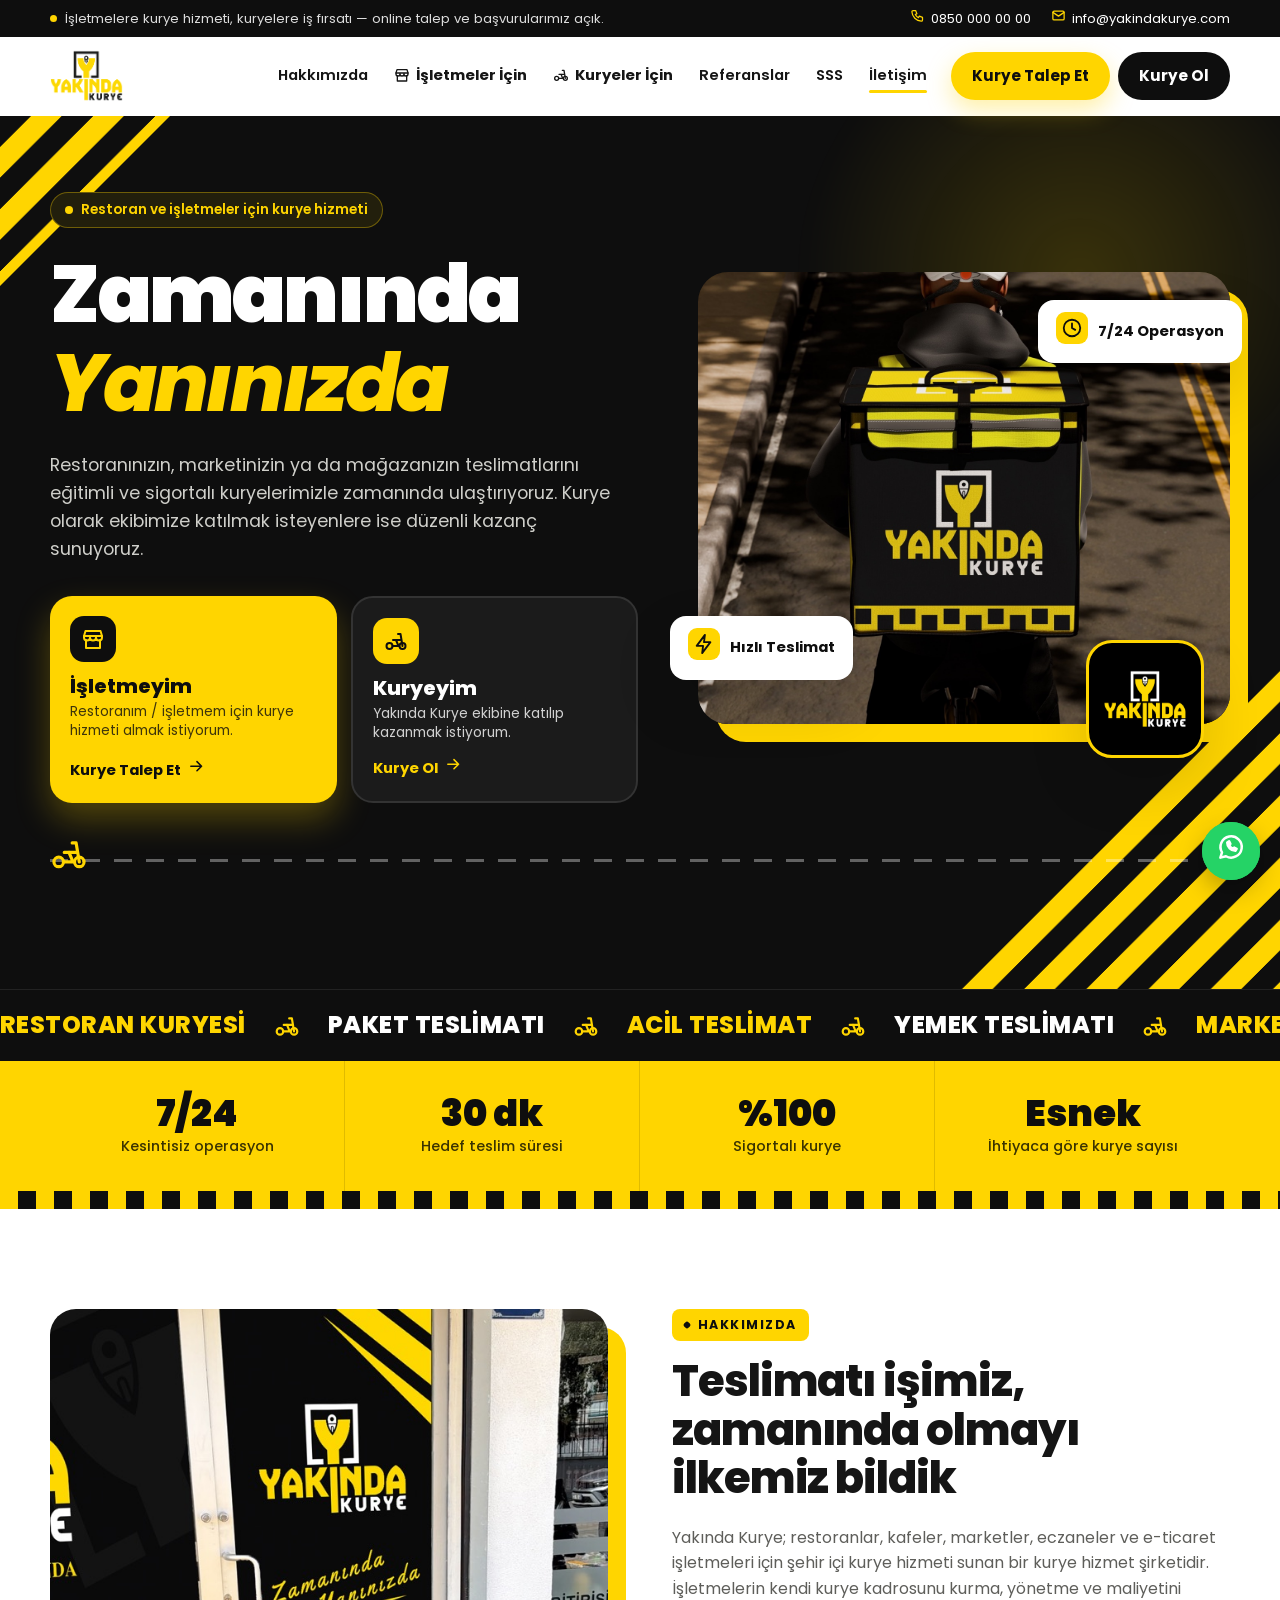
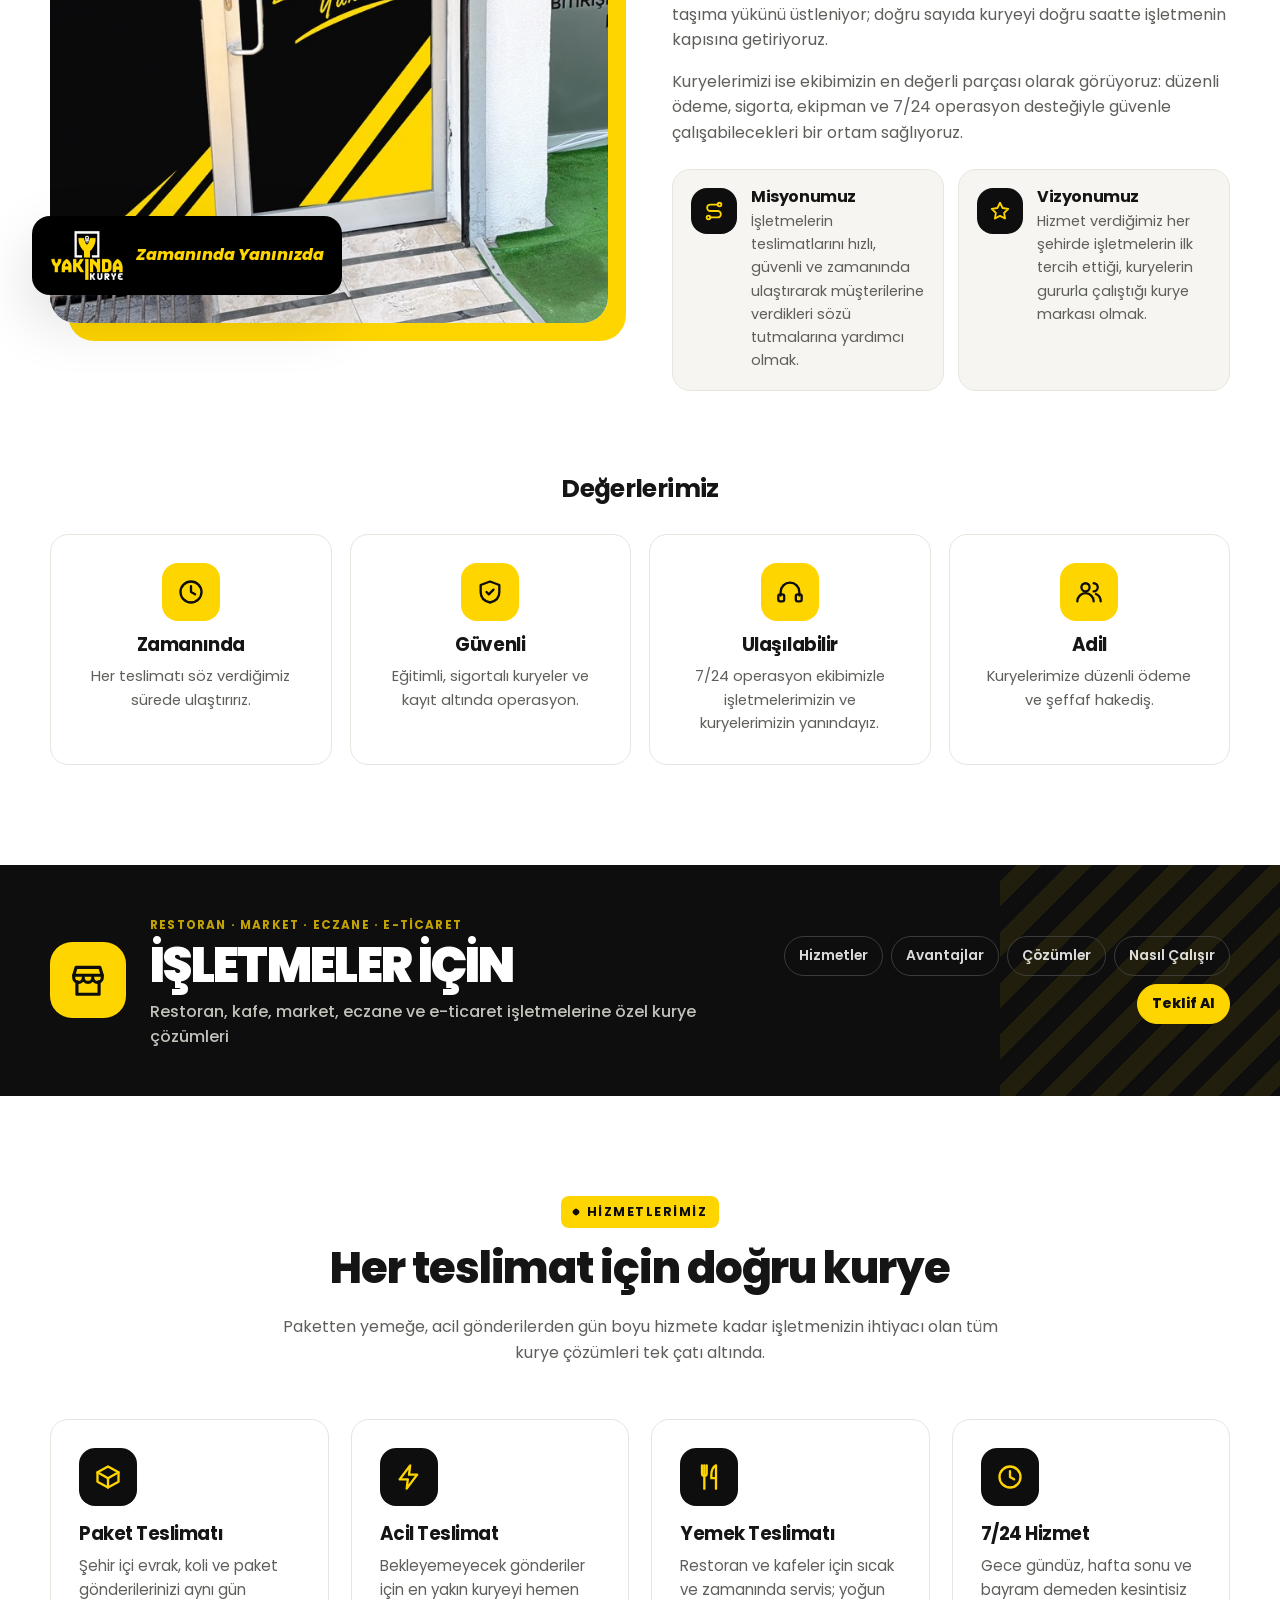
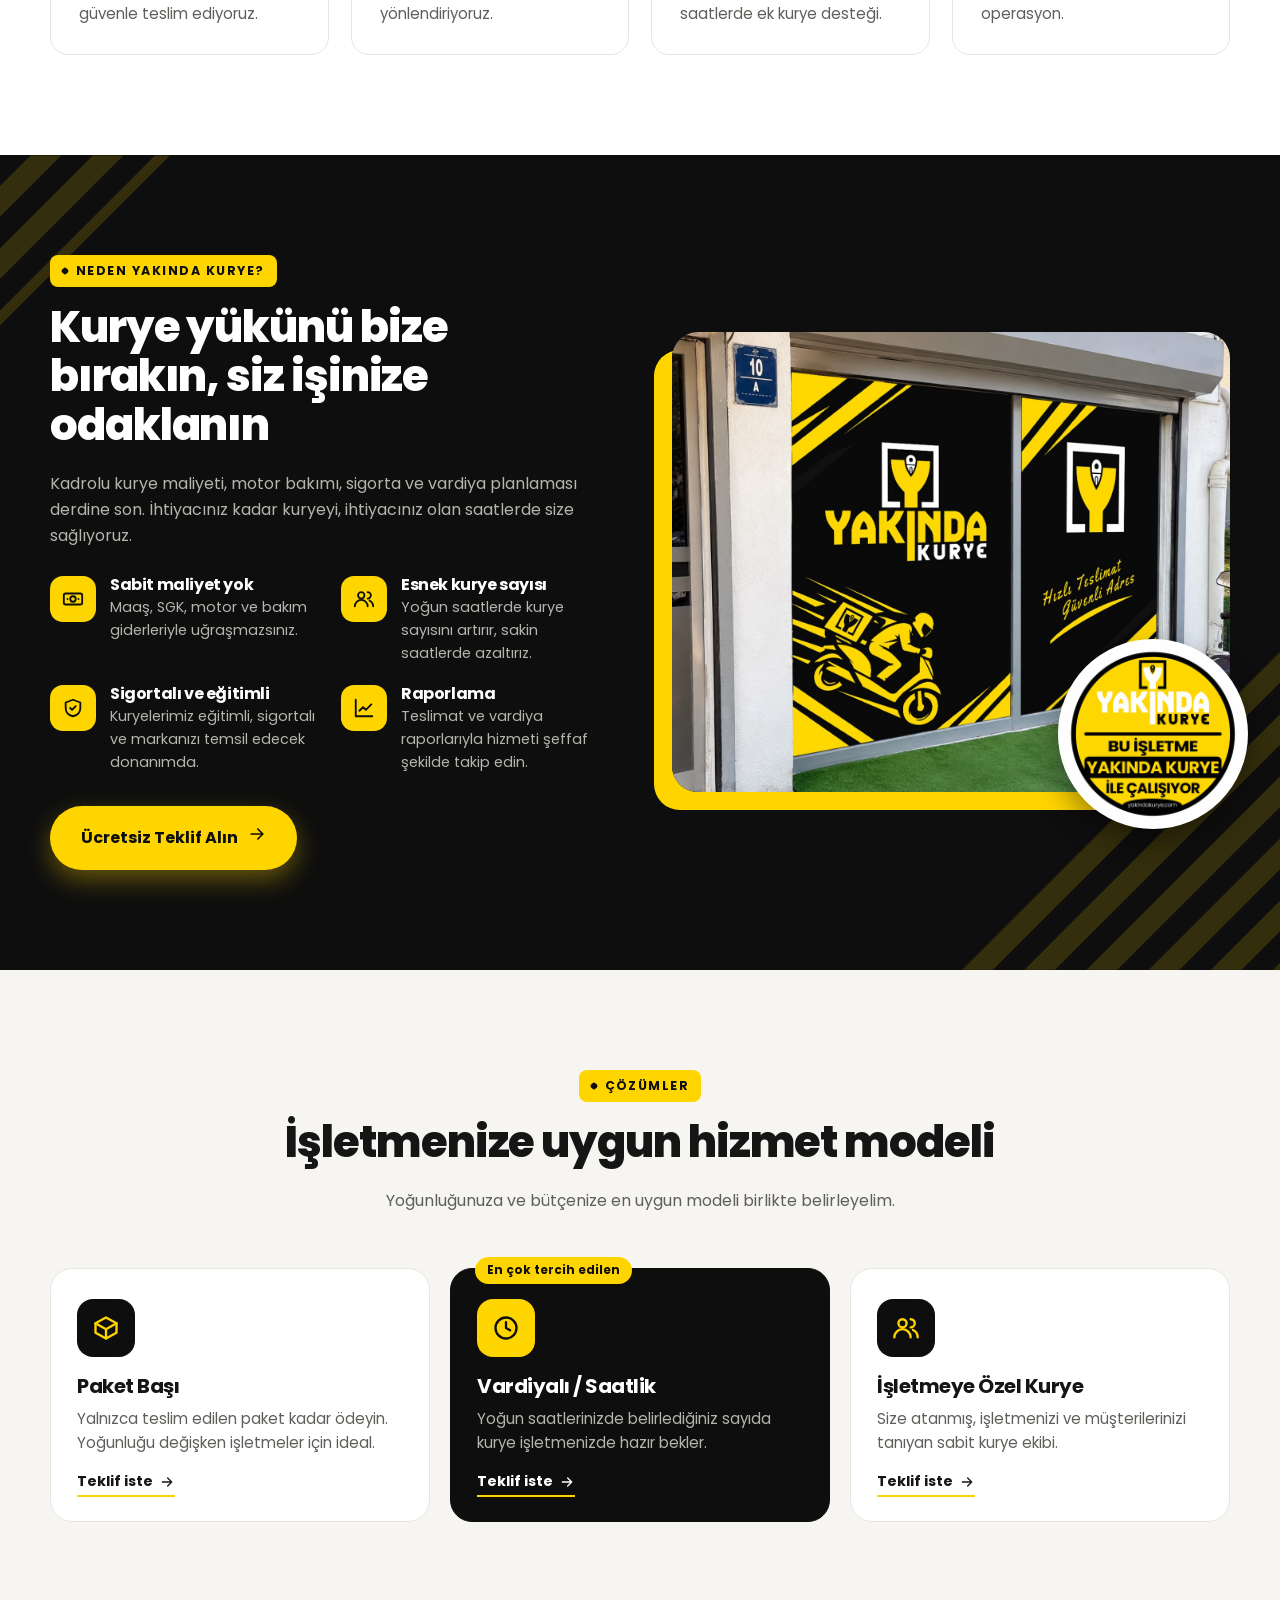
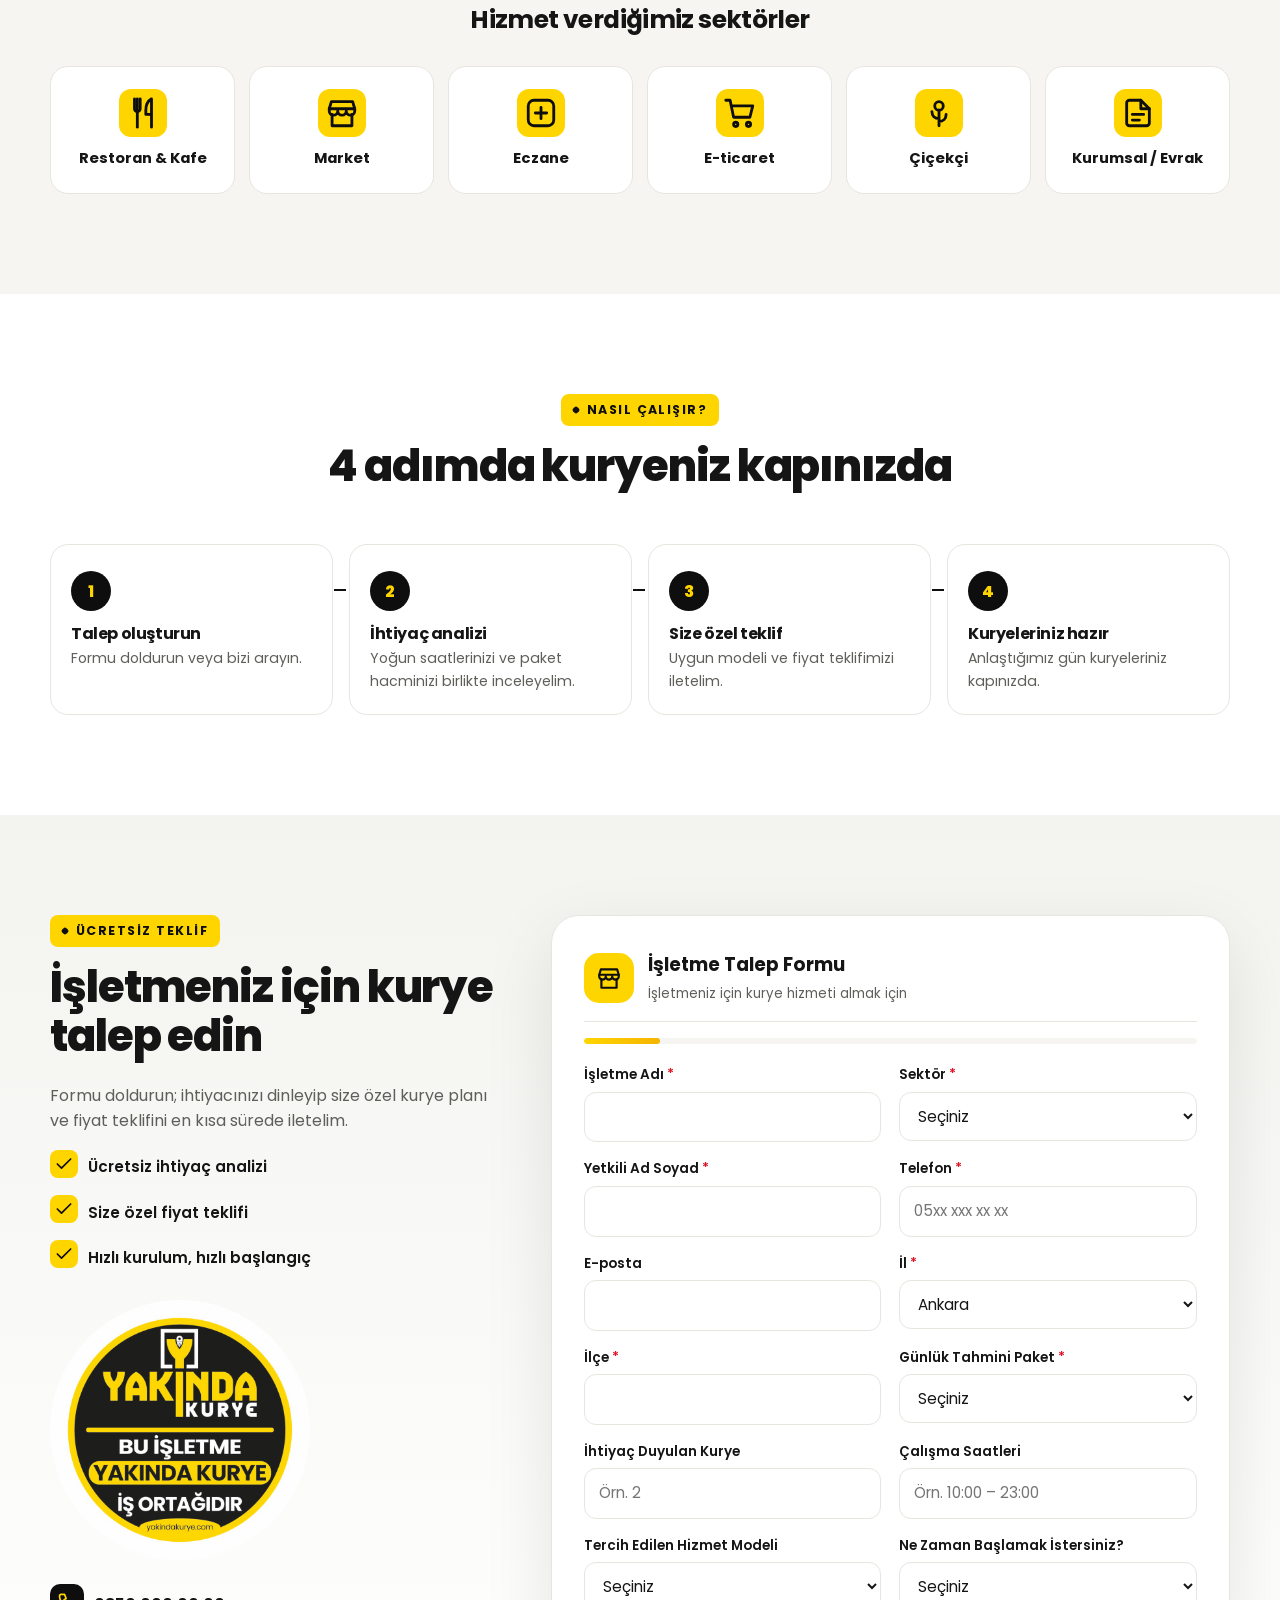
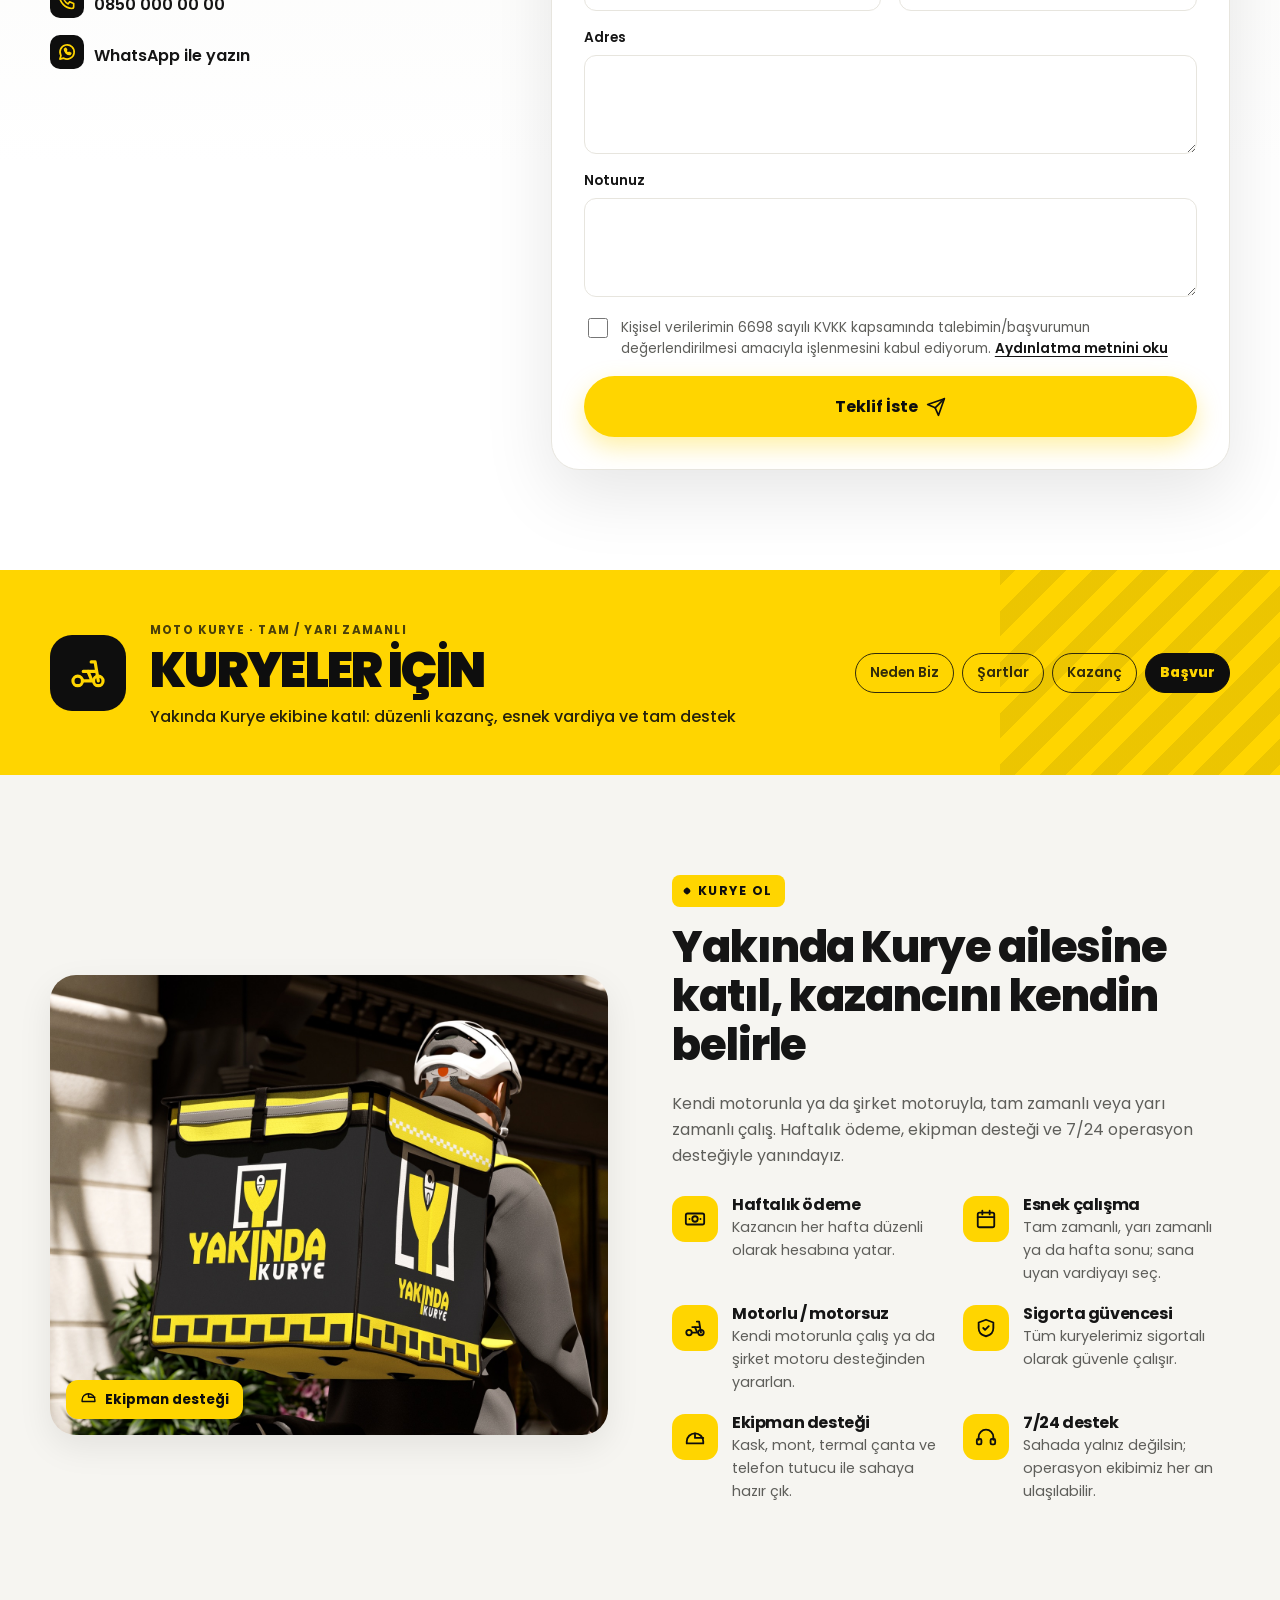
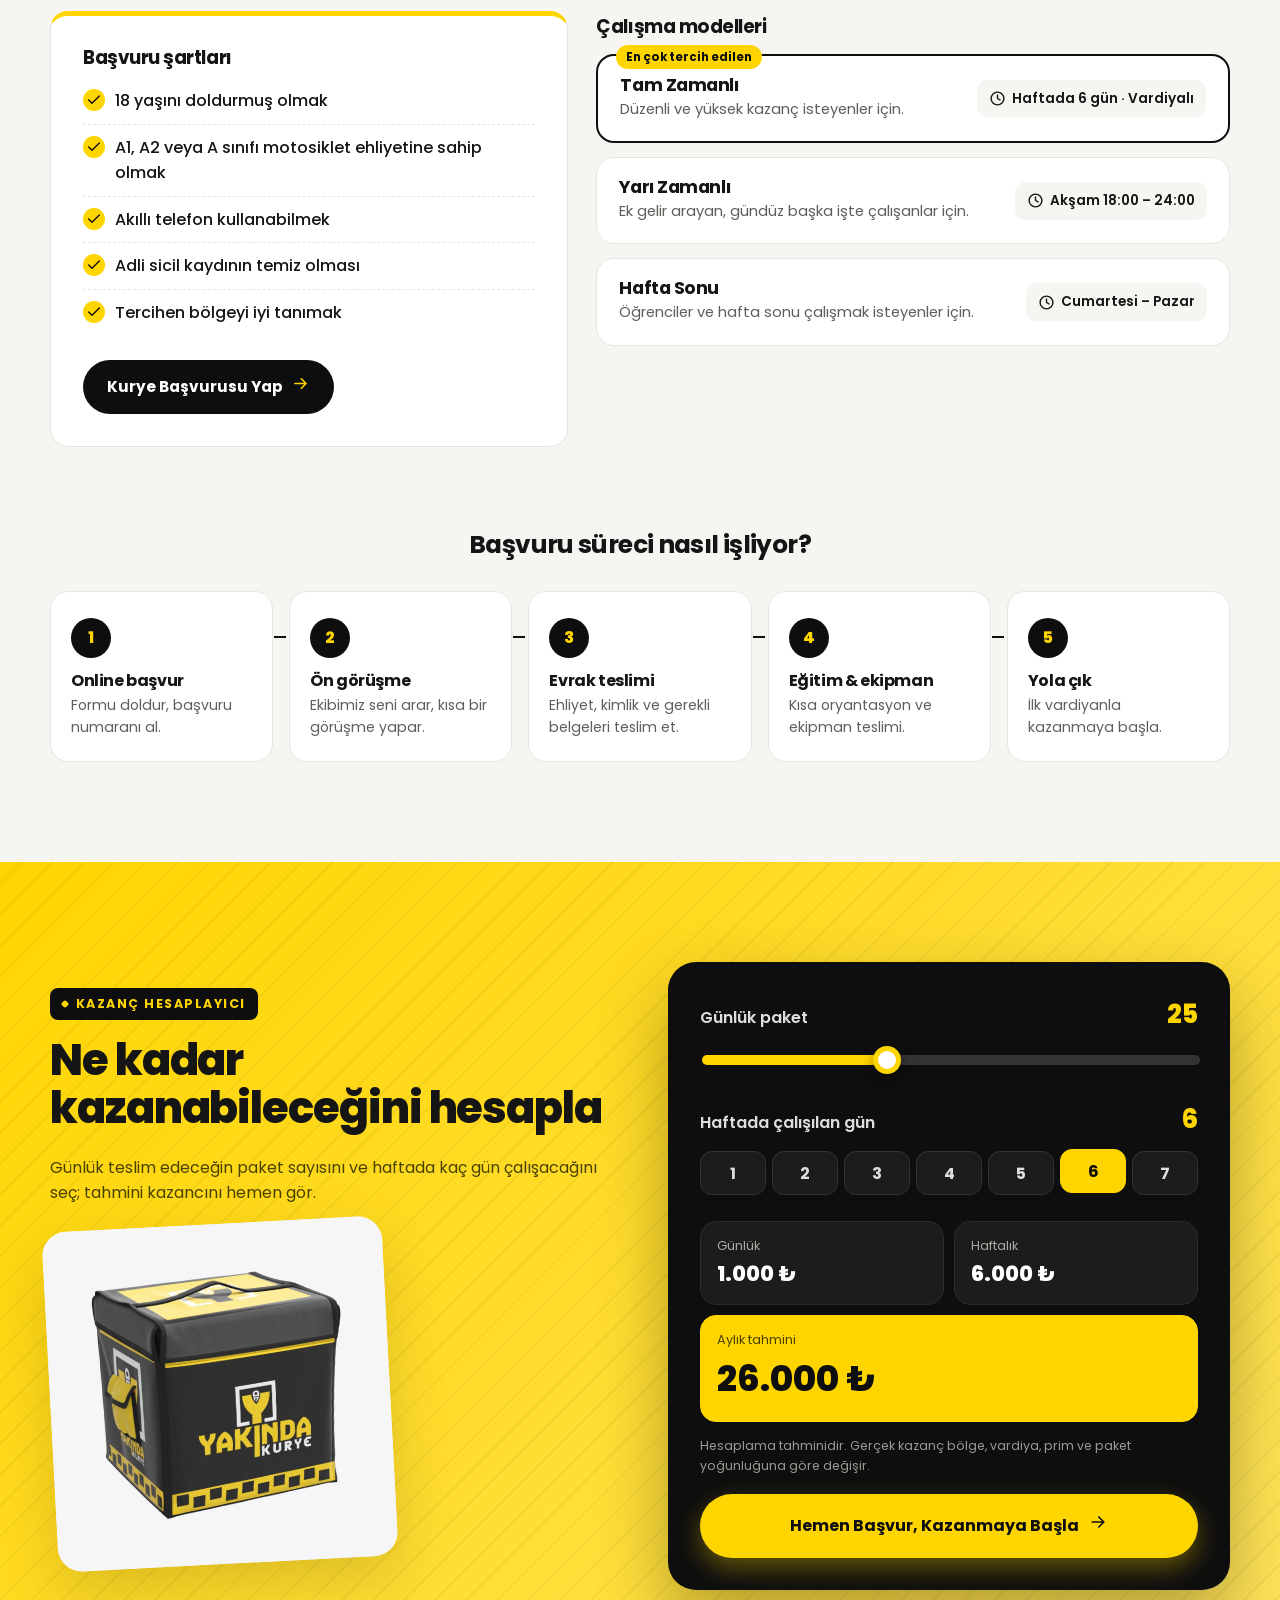
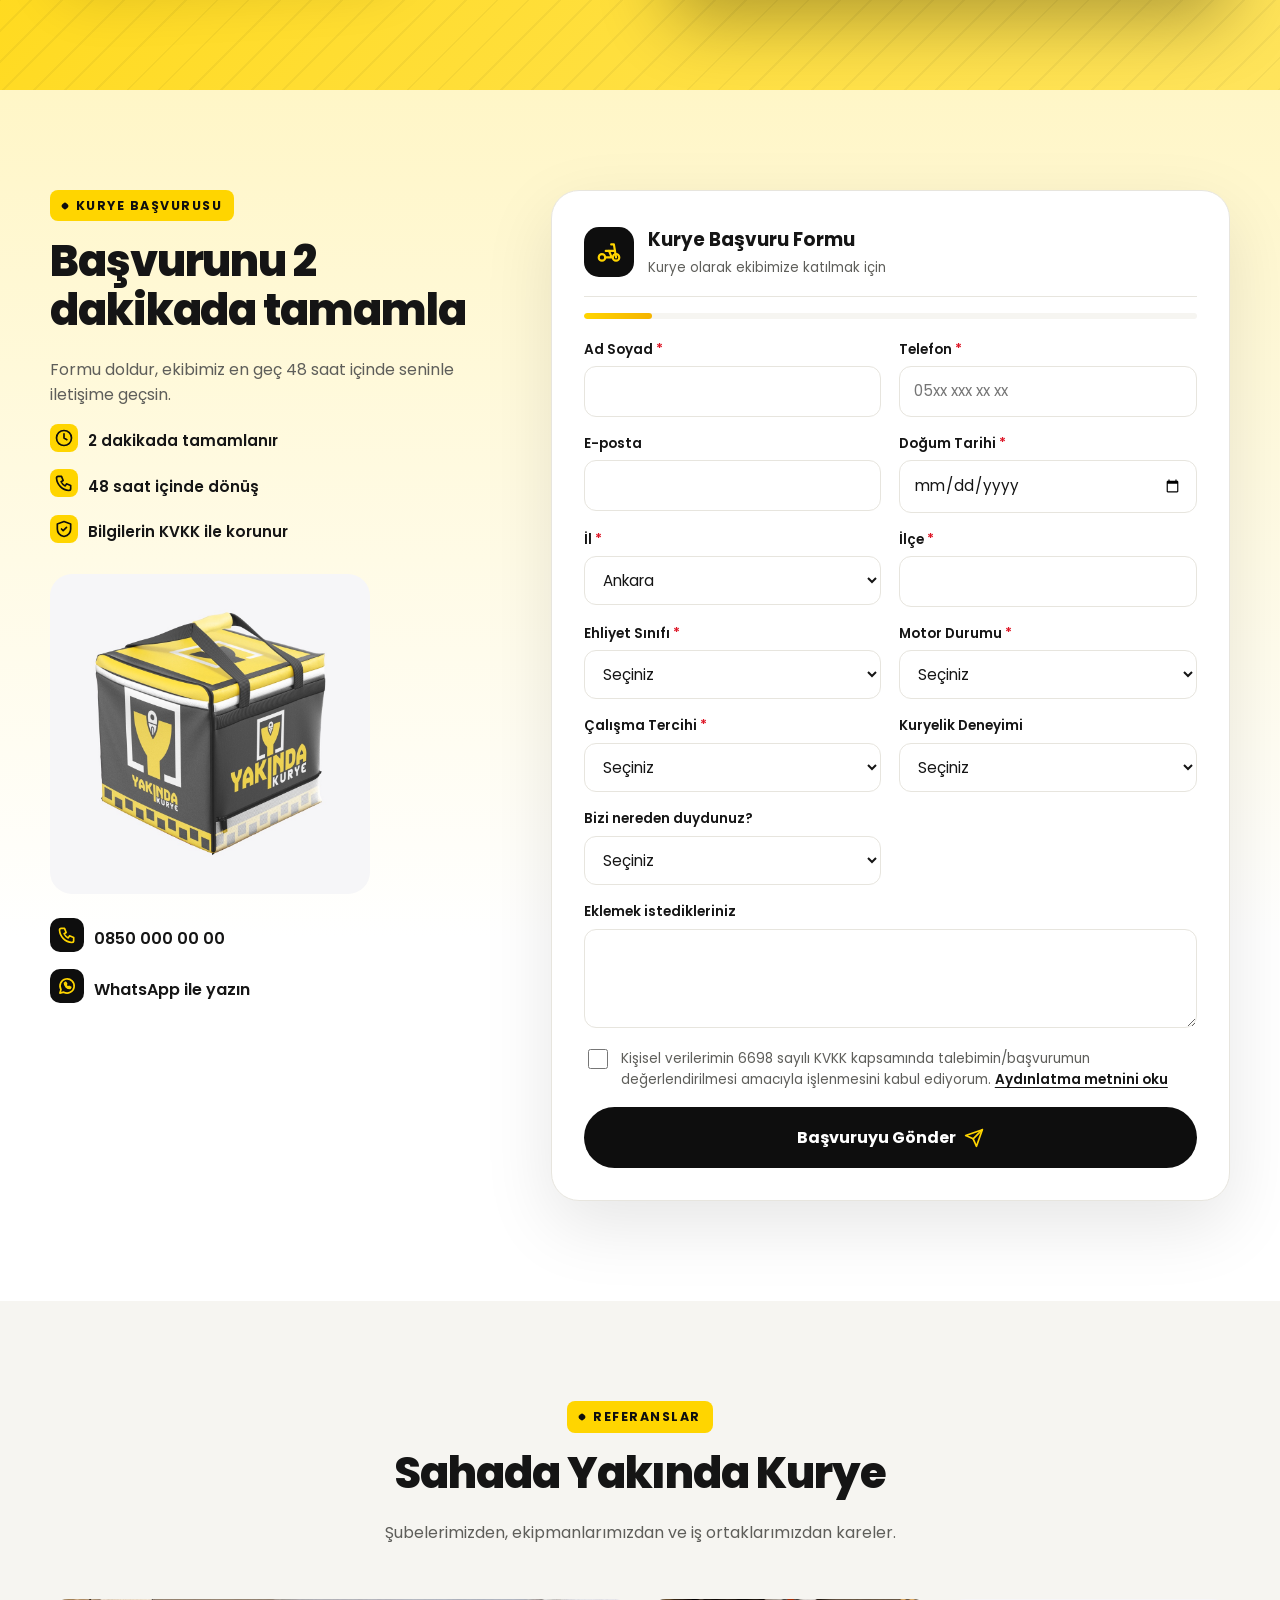
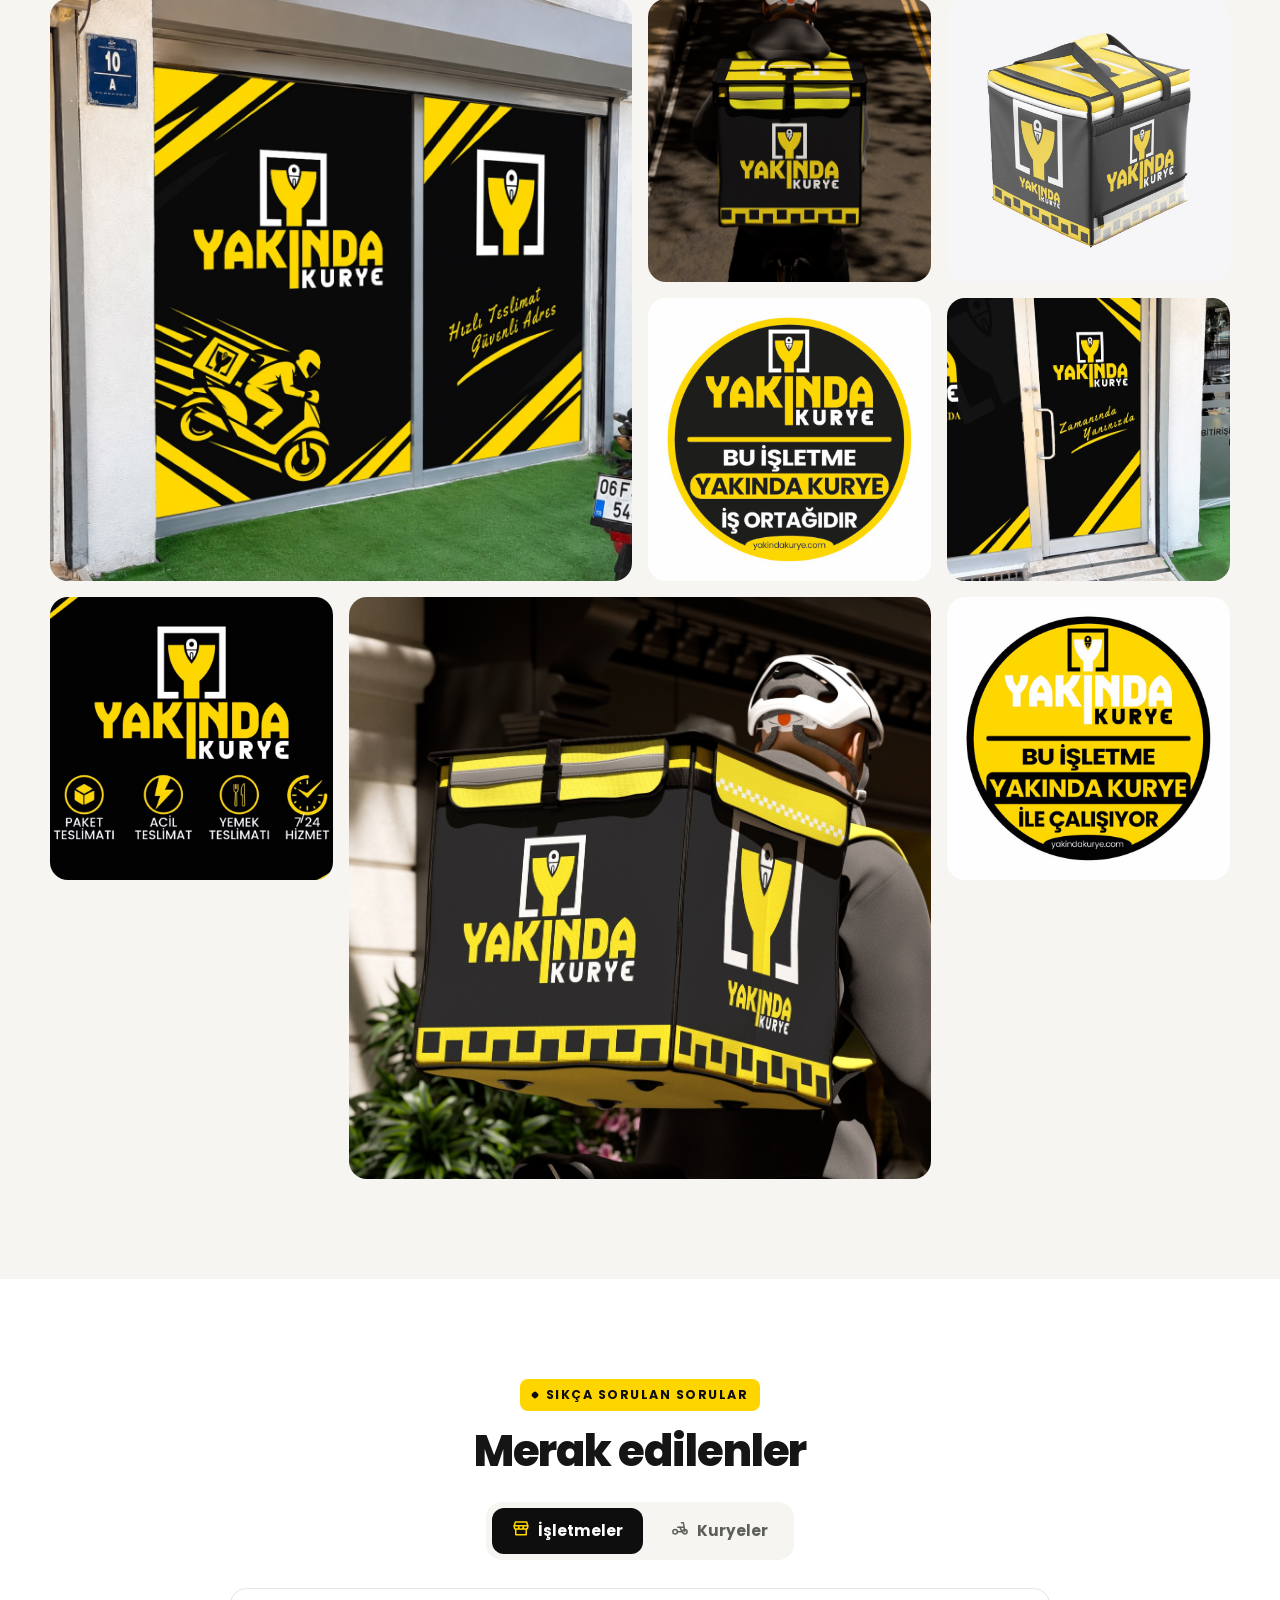
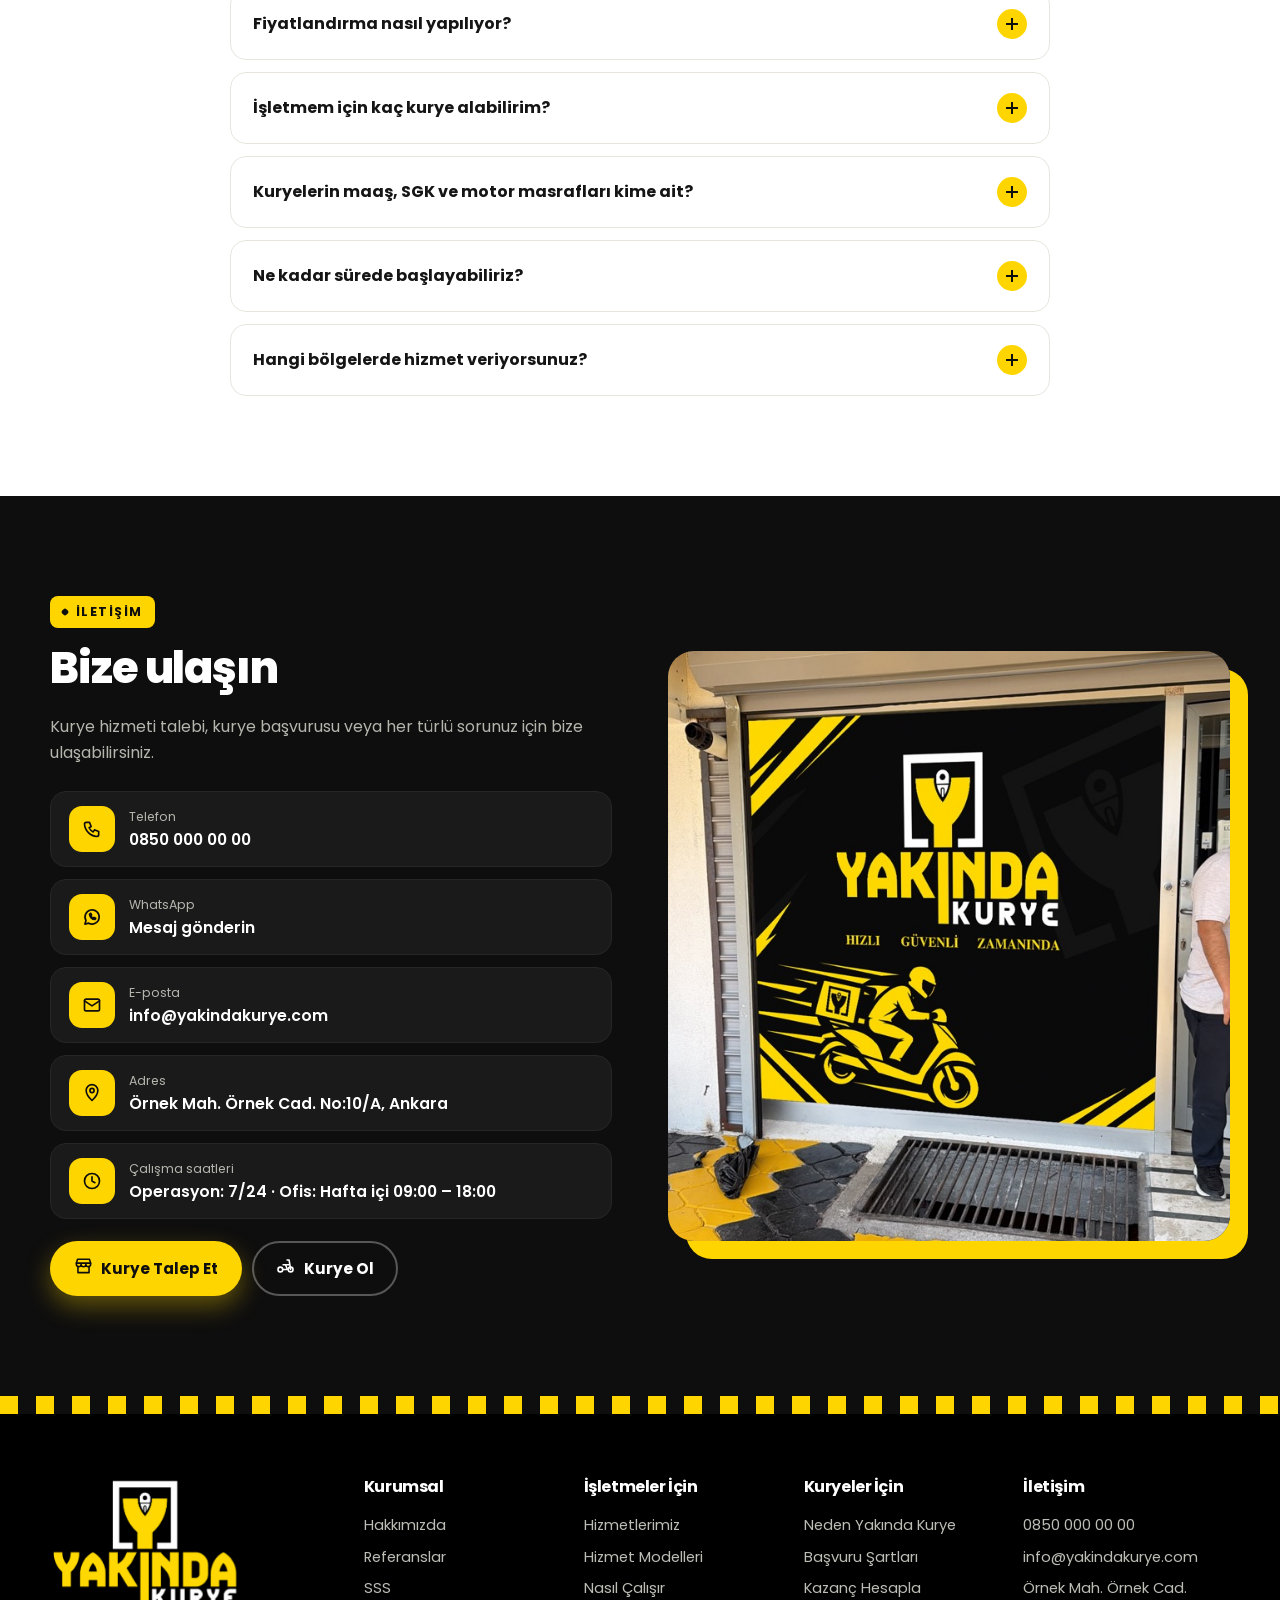
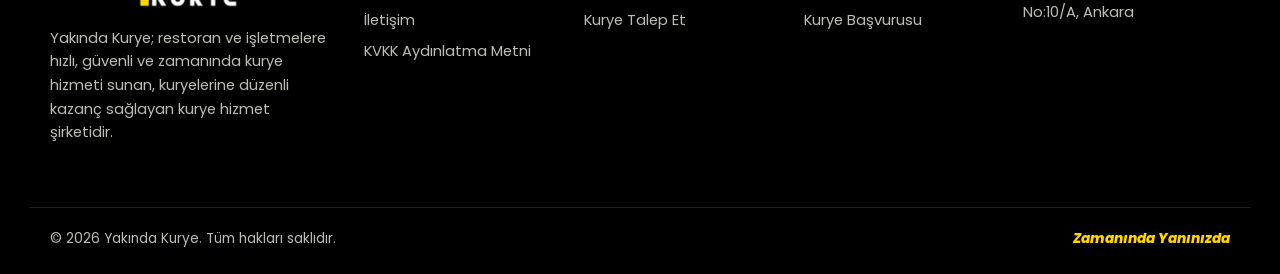
==== commit 003efc06: "Telefon görünümü yeniden tasarlandı: daha kısa ve sade Masaüstü ve tablet düzeni aynen korunur; deği" ====
--- a/index.html
+++ b/index.html
@@ -24,7 +24,7 @@
   <link rel="preconnect" href="https://fonts.googleapis.com">
   <link rel="preconnect" href="https://fonts.gstatic.com" crossorigin>
   <link href="https://fonts.googleapis.com/css2?family=Poppins:ital,wght@0,400;0,500;0,600;0,700;0,800;0,900;1,800&display=swap" rel="stylesheet">
-  <link rel="stylesheet" href="assets/css/style.css?v=7">
+  <link rel="stylesheet" href="assets/css/style.css?v=8">
 </head>
 <body>
   <a class="skip" href="#main">İçeriğe geç</a>
@@ -121,8 +121,15 @@
       </div>
     </section>
 
+    <!-- Telefonda işletme ve kurye bölümleri sekmeyle ayrılır (masaüstünde ikisi de görünür) -->
+    <div class="kitle" id="kitle">
+    <div class="kitle-tabs" id="kitleTabs" role="tablist" aria-label="Kimin için?">
+      <button type="button" role="tab" data-k="biz" aria-selected="true"><span data-icon="magaza"></span>İşletmeler İçin</button>
+      <button type="button" role="tab" data-k="cour" aria-selected="false"><span data-icon="motor"></span>Kuryeler İçin</button>
+    </div>
+
     <!-- ================= İŞLETMELER İÇİN ================= -->
-    <div class="zone zone-biz" id="isletmeler" data-section="zoneBiz">
+    <div class="zone zone-biz" id="isletmeler" data-section="zoneBiz" data-kitle="biz">
       <div class="container zone-in">
         <span class="zone-ic" data-icon="magaza"></span>
         <div class="zone-txt"><span class="zone-tag" data-t="biz_zone_tag">Restoran · Market · Eczane · E-ticaret</span><h2 data-t="biz_zone_title">İşletmeler İçin</h2><p data-t="biz_zone_text">Restoran, kafe, market, eczane ve e-ticaret işletmelerine özel kurye çözümleri</p></div>
@@ -132,18 +139,18 @@
       </div>
     </div>
 
-    <section class="section" id="hizmetler" data-section="services">
+    <section class="section" id="hizmetler" data-section="services" data-kitle="biz">
       <div class="container">
         <div class="sec-head">
           <span class="kicker" data-t="services_kicker">Hizmetlerimiz</span>
           <h2 data-t="services_title">Her teslimat için doğru kurye</h2>
           <p data-t="services_text">Paketten yemeğe, acil gönderilerden gün boyu hizmete kadar işletmenizin ihtiyacı olan tüm kurye çözümleri tek çatı altında.</p>
         </div>
-        <div class="grid-4" id="services"></div>
-      </div>
-    </section>
-
-    <section class="section dark" id="isletme-avantaj" data-section="business">
+        <div class="grid-4 m-kay" id="services"></div>
+      </div>
+    </section>
+
+    <section class="section dark" id="isletme-avantaj" data-section="business" data-kitle="biz">
       <div class="hero-bg soft" aria-hidden="true"><span class="hb hb1"></span><span class="hb hb2"></span></div>
       <div class="container">
         <div class="split rev">
@@ -162,27 +169,27 @@
       </div>
     </section>
 
-    <section class="section bg-soft" id="cozumler" data-section="bizSolutions">
+    <section class="section bg-soft" id="cozumler" data-section="bizSolutions" data-kitle="biz">
       <div class="container">
         <div class="sec-head">
           <span class="kicker" data-t="bizmodels_kicker">Çözümler</span>
           <h2 data-t="bizmodels_title">İşletmenize uygun hizmet modeli</h2>
           <p data-t="bizmodels_text">Yoğunluğunuza ve bütçenize en uygun modeli birlikte belirleyelim.</p>
         </div>
-        <div class="bizmodels" id="bizModels"></div>
+        <div class="bizmodels m-kay" id="bizModels"></div>
         <h3 class="h3-center" data-t="sectors_title">Hizmet verdiğimiz sektörler</h3>
         <div class="sectors" id="sectors"></div>
       </div>
     </section>
 
-    <section class="section" id="nasil-calisir" data-section="bizSteps">
+    <section class="section" id="nasil-calisir" data-section="bizSteps" data-kitle="biz">
       <div class="container">
         <div class="sec-head"><span class="kicker" data-t="bizsteps_kicker">Nasıl Çalışır?</span><h2 data-t="bizsteps_title">4 adımda kuryeniz kapınızda</h2></div>
         <ol class="steps steps-4" id="bizSteps"></ol>
       </div>
     </section>
 
-    <section class="section apply-sec apply-biz" id="isletme-basvuru" data-section="bizForm">
+    <section class="section apply-sec apply-biz" id="isletme-basvuru" data-section="bizForm" data-kitle="biz">
       <div class="container apply-in">
         <aside class="apply-side">
           <span class="kicker" data-t="bizform_kicker">Ücretsiz Teklif</span>
@@ -204,7 +211,7 @@
     </section>
 
     <!-- ================= KURYELER İÇİN ================= -->
-    <div class="zone zone-cour" id="kuryeler" data-section="zoneCour">
+    <div class="zone zone-cour" id="kuryeler" data-section="zoneCour" data-kitle="cour">
       <div class="container zone-in">
         <span class="zone-ic" data-icon="motor"></span>
         <div class="zone-txt"><span class="zone-tag" data-t="cour_zone_tag">Moto kurye · Tam / yarı zamanlı</span><h2 data-t="cour_zone_title">Kuryeler İçin</h2><p data-t="cour_zone_text">Yakında Kurye ekibine katıl: düzenli kazanç, esnek vardiya ve tam destek</p></div>
@@ -214,7 +221,7 @@
       </div>
     </div>
 
-    <section class="section bg-soft" id="kurye-ol" data-section="courier">
+    <section class="section bg-soft" id="kurye-ol" data-section="courier" data-kitle="cour">
       <div class="container">
         <div class="split">
           <div class="split-img tilt"><img data-img="courier" alt="Yakında Kurye çantası ile kurye" loading="lazy"><span class="img-tag"><span data-icon="kask"></span><span data-t="courier_img_tag">Ekipman desteği</span></span></div>
@@ -233,7 +240,7 @@
           </div>
           <div>
             <h3 class="h3-pad" data-t="models_title">Çalışma modelleri</h3>
-            <div class="models" id="workModels"></div>
+            <div class="models m-kay" id="workModels"></div>
           </div>
         </div>
         <h3 class="h3-center" data-t="steps_title">Başvuru süreci nasıl işliyor?</h3>
@@ -241,7 +248,7 @@
       </div>
     </section>
 
-    <section class="section calc-sec" id="kazanc" data-section="calc">
+    <section class="section calc-sec" id="kazanc" data-section="calc" data-kitle="cour">
       <div class="container calc-in">
         <div class="calc-text">
           <span class="kicker" data-t="calc_kicker">Kazanç Hesaplayıcı</span>
@@ -269,7 +276,7 @@
       </div>
     </section>
 
-    <section class="section apply-sec" id="kurye-basvuru" data-section="courForm">
+    <section class="section apply-sec" id="kurye-basvuru" data-section="courForm" data-kitle="cour">
       <div class="container apply-in">
         <aside class="apply-side">
           <span class="kicker" data-t="courform_kicker">Kurye Başvurusu</span>
@@ -289,6 +296,7 @@
         <div class="apply-card" data-form="kurye"></div>
       </div>
     </section>
+    </div>
 
     <!-- ================= ORTAK BÖLÜMLER ================= -->
     <section class="section" id="yorumlar" data-section="testimonials">
@@ -297,7 +305,7 @@
           <span class="kicker" data-t="testimonials_kicker">Yorumlar</span>
           <h2 data-t="testimonials_title">Bizimle çalışanlar ne diyor?</h2>
         </div>
-        <div class="testis" id="testimonials"></div>
+        <div class="testis m-kay" id="testimonials"></div>
       </div>
     </section>
 
@@ -372,11 +380,11 @@
         <h4>Kurumsal</h4>
         <a href="#hakkimizda" data-sec="about">Hakkımızda</a><a href="#referanslar" data-sec="refs">Referanslar</a><a href="#sss" data-sec="faq">SSS</a><a href="#iletisim" data-sec="contact">İletişim</a><button type="button" class="f-link" data-kvkk>KVKK Aydınlatma Metni</button>
       </div>
-      <div>
+      <div class="f-col-kitle">
         <h4>İşletmeler İçin</h4>
         <a href="#hizmetler" data-sec="services">Hizmetlerimiz</a><a href="#cozumler" data-sec="bizSolutions">Hizmet Modelleri</a><a href="#nasil-calisir" data-sec="bizSteps">Nasıl Çalışır</a><a href="#isletme-basvuru" data-sec="bizForm">Kurye Talep Et</a>
       </div>
-      <div>
+      <div class="f-col-kitle">
         <h4>Kuryeler İçin</h4>
         <a href="#kurye-ol" data-sec="courier">Neden Yakında Kurye</a><a href="#kurye-sartlar" data-sec="courier">Başvuru Şartları</a><a href="#kazanc" data-sec="calc">Kazanç Hesapla</a><a href="#kurye-basvuru" data-sec="courForm">Kurye Başvurusu</a>
       </div>
@@ -413,8 +421,8 @@
     </div>
   </div>
 
-  <script src="assets/js/content.js?v=7"></script>
-  <script src="assets/js/store.js?v=7"></script>
-  <script src="assets/js/site.js?v=7"></script>
+  <script src="assets/js/content.js?v=8"></script>
+  <script src="assets/js/store.js?v=8"></script>
+  <script src="assets/js/site.js?v=8"></script>
 </body>
 </html>
--- a/assets/css/style.css
+++ b/assets/css/style.css
@@ -672,6 +672,212 @@
   .topbar-in { justify-content: center; }
 }
 
+/* ===== Telefon görünümü (760px ve altı) — masaüstü ve tablet düzeni değişmez ===== */
+.kitle-tabs, .m-dots, .more-btn, .form-more { display: none; }
+@media (max-width: 760px) {
+  html { scroll-padding-top: 72px; }
+  [data-kitle] { scroll-margin-top: 58px; }
+  h2 { font-size: 1.6rem; }
+  .section { padding: 46px 0; }
+  .sec-head { margin-bottom: 24px; }
+  .sec-head p { font-size: .94rem; margin-bottom: 0; }
+  .kicker { font-size: .68rem; padding: 5px 10px; margin-bottom: 12px; }
+  .h3-center { font-size: 1.2rem; margin: 36px 0 16px; }
+  .header-in, .header.scrolled .header-in { height: 60px; }
+  .brand img, .header.scrolled .brand img { height: 40px; }
+
+  /* Hero: kısa, ilk ekranda seçim butonları görünür */
+  .hero { padding: 24px 0 26px; }
+  .hb1 { width: 100px; height: 100px; }
+  .hb2 { width: 170px; height: 170px; }
+  .badge { font-size: .74rem; padding: 5px 12px; margin-bottom: 14px; }
+  .hero h1 { font-size: clamp(2.3rem, 11.5vw, 3rem); margin-bottom: 12px; }
+  .lead { font-size: .95rem; line-height: 1.55; margin-bottom: 18px; }
+  .hero-in { gap: 32px; }
+  .paths { grid-template-columns: 1fr 1fr; gap: 10px; }
+  .path { flex-direction: column; align-items: flex-start; gap: 8px; padding: 14px; border-radius: 18px; }
+  .path-biz { border: 2px solid var(--y); }
+  .path-ic { width: 38px; height: 38px; border-radius: 12px; }
+  .path-ic .ic { width: 20px; height: 20px; }
+  .path-body { flex: none; }
+  .path-body b { font-size: 1.08rem; }
+  .path-body small { display: none; }
+  .path-cta { margin-top: auto; font-size: .82rem; }
+  .path-cta > span:first-child { display: inline; }
+  .hero-img { aspect-ratio: 16/9; border-radius: 20px; box-shadow: 8px 8px 0 var(--y); }
+  .chip { padding: 7px 10px; font-size: .74rem; gap: 7px; border-radius: 12px; }
+  .chip .ic { width: 24px; height: 24px; padding: 4px; border-radius: 7px; }
+  .chip-a { left: 8px; bottom: -14px; }
+  .chip-b { right: 6px; top: -14px; }
+  .road { margin-top: 16px; height: 32px; }
+
+  .marquee { padding: 10px 0; }
+  .mq-set span { font-size: 1rem; }
+  .mq-set i .ic { width: 20px; height: 20px; }
+  .stat { padding: 14px 8px; }
+  .stat b { font-size: 1.35rem; }
+  .stat span { display: block; font-size: .76rem; line-height: 1.3; }
+
+  /* Hakkımızda */
+  .about-split { gap: 30px; }
+  .about-visual .split-img { aspect-ratio: 16/10; border-radius: 20px; box-shadow: 8px 8px 0 var(--y); }
+  .about-badge { left: 10px; bottom: -16px; gap: 8px; padding: 8px 12px; font-size: .8rem; border-radius: 14px; }
+  .about-badge img { width: 44px; }
+  .about-text:not(.open) { max-height: 8em; overflow: hidden; -webkit-mask-image: linear-gradient(#000 50%, transparent); mask-image: linear-gradient(#000 50%, transparent); }
+  .more-btn { display: inline-flex; align-items: center; gap: 6px; background: none; border: 0; border-bottom: 2px solid var(--y); padding: 2px 0; font: 700 .88rem var(--font); color: var(--k); cursor: pointer; }
+  .more-btn .ic { width: 16px; height: 16px; }
+  .mv { gap: 10px; margin-top: 20px; }
+  .mv-card { gap: 12px; padding: 14px; }
+  .mv-card .ic-box { width: 40px; height: 40px; border-radius: 12px; }
+  .mv-card p { font-size: .84rem; }
+  .values { grid-template-columns: 1fr 1fr; gap: 10px; }
+  .card.value { text-align: left; padding: 16px 14px; }
+  .value .ic-box { width: 40px; height: 40px; border-radius: 12px; margin: 0 0 10px; }
+  .value .ic-box .ic { width: 22px; height: 22px; }
+  .value h3 { font-size: .98rem; margin-bottom: 4px; }
+  .value p { font-size: .8rem; line-height: 1.45; }
+
+  /* İşletmeler / Kuryeler sekmeleri */
+  .kitle-tabs { display: flex; gap: 6px; position: sticky; top: 60px; z-index: 45; padding: 8px 16px; background: rgba(255, 255, 255, .95); backdrop-filter: blur(10px); -webkit-backdrop-filter: blur(10px); border-bottom: 1px solid var(--line); }
+  body:not(.k-biz):not(.k-cour) .kitle-tabs { display: none; }
+  .kitle-tabs button { flex: 1; display: inline-flex; align-items: center; justify-content: center; gap: 7px; padding: 10px 6px; border: 1.5px solid var(--line); border-radius: 12px; background: var(--soft); color: var(--m); font: 700 .88rem var(--font); cursor: pointer; transition: background .2s, color .2s, border-color .2s; }
+  .kitle-tabs button .ic { width: 18px; height: 18px; }
+  .kitle-tabs button.on[data-k="biz"] { background: var(--k); border-color: var(--k); color: #fff; }
+  .kitle-tabs button.on[data-k="biz"] .ic { color: var(--y); }
+  .kitle-tabs button.on[data-k="cour"] { background: var(--y); border-color: var(--y); color: var(--k); }
+  body.k-biz [data-kitle="cour"], body.k-cour [data-kitle="biz"] { display: none !important; }
+  .zone { padding: 22px 0 18px; }
+  .zone::after { width: 150px; }
+  .zone-in { grid-template-columns: 1fr; gap: 12px; }
+  .zone-ic { display: none; }
+  .zone-tag { font-size: .66rem; }
+  .zone h2 { font-size: 1.55rem; }
+  .zone-txt p { font-size: .88rem; }
+  .zone-nav { flex-wrap: nowrap; justify-content: flex-start; overflow-x: auto; margin: 0 -16px; padding: 2px 16px; scrollbar-width: none; }
+  .zone-nav::-webkit-scrollbar { display: none; }
+  .zone-nav a { flex: none; padding: 7px 12px; font-size: .8rem; }
+
+  /* Yana kaydırılan kart listeleri */
+  .m-kay { display: flex !important; gap: 12px; overflow-x: auto; scroll-snap-type: x mandatory; margin: 0 -16px; padding: 4px 16px 6px; scroll-padding: 0 16px; scrollbar-width: none; overscroll-behavior-x: contain; }
+  .m-kay::-webkit-scrollbar { display: none; }
+  .m-kay > * { flex: 0 0 82%; scroll-snap-align: start; }
+  .m-kay > .reveal { opacity: 1; transform: none; transition-delay: 0s !important; }
+  .m-kay > :hover { transform: none; }
+  .bizmodels.m-kay, .models.m-kay { padding-top: 16px; }
+  .m-dots { display: flex; justify-content: center; gap: 6px; margin-top: 10px; }
+  .m-dots i { width: 7px; height: 7px; border-radius: 4px; background: #d5d3ca; transition: width .25s var(--ease), background .25s; }
+  .m-dots i.on { width: 20px; background: var(--k); }
+
+  /* İşletmeler */
+  .split { gap: 30px; }
+  .split-img { aspect-ratio: 16/10; border-radius: 20px; }
+  .split.rev .split-img { box-shadow: -8px 8px 0 var(--y); }
+  .biz-sticker { width: 26%; right: 4px; bottom: -22px; }
+  .benefits { grid-template-columns: 1fr 1fr; gap: 10px; margin: 20px 0 22px; }
+  .benefit { flex-direction: column; gap: 8px; padding: 14px; border-radius: 16px; background: #fff; border: 1px solid var(--line); }
+  .on-dark .benefit { background: #1a1a1a; border-color: #2a2a2a; }
+  .benefit .ic-box { width: 38px; height: 38px; border-radius: 11px; }
+  .benefit .ic-box .ic { width: 20px; height: 20px; }
+  .benefit h3 { font-size: .92rem; }
+  .benefit p { font-size: .8rem; line-height: 1.45; }
+  .bizmodel { padding: 24px 20px 20px; }
+  .sectors { grid-template-columns: repeat(3, 1fr); gap: 8px; }
+  .sector { gap: 6px; padding: 12px 6px; border-radius: 14px; font-size: .76rem; line-height: 1.25; }
+  .sector .ic { width: 22px; height: 22px; padding: 6px; border-radius: 10px; }
+
+  /* Adımlar: dikey zaman çizelgesi */
+  .steps, .steps-4 { grid-template-columns: 1fr; gap: 0; }
+  .steps li { display: grid; grid-template-columns: 38px 1fr; column-gap: 14px; align-items: start; padding: 0 0 16px; background: none; border: 0; border-radius: 0; }
+  .steps li:last-child { padding-bottom: 0; }
+  .steps li:hover { transform: none; }
+  .steps .num { grid-row: span 2; position: relative; z-index: 1; width: 38px; height: 38px; margin: 0; }
+  .steps h4 { margin: 8px 0 2px; font-size: .98rem; }
+  .steps p { font-size: .85rem; }
+  .steps li:not(:last-child)::after { display: block; top: 38px; bottom: 0; left: 18px; right: auto; width: 2px; height: auto; background: #d9d6cc; }
+
+  /* Kurye */
+  .courier-grid { gap: 22px; margin-top: 36px; }
+  .req-card { padding: 20px 18px; }
+  .checklist { margin-bottom: 18px; }
+  .checklist li { padding: 8px 0; font-size: .9rem; }
+  .h3-pad { margin: 0; }
+  .model { padding: 16px; }
+  .calc-in { gap: 22px; }
+  .calc-card { padding: 20px 18px; }
+  .range { margin-bottom: 18px; }
+  .range-top b { font-size: 1.35rem; }
+  .calc-out > div { padding: 10px 14px; }
+  .calc-out b { font-size: 1.1rem; }
+  .calc-out .big b { font-size: 1.6rem; }
+  .calc-note { margin-bottom: 14px; }
+
+  /* Başvuru formları */
+  .apply-in { gap: 22px; }
+  .apply-points { gap: 6px; margin-top: 12px; }
+  .apply-points li { gap: 8px; font-size: .86rem; }
+  .apply-points .ic { width: 22px; height: 22px; padding: 3px; border-radius: 50%; }
+  .apply-contact { flex-direction: row; flex-wrap: wrap; gap: 6px; margin-top: 14px; }
+  .apply-contact a { gap: 6px; padding: 5px 10px 5px 5px; font-size: .78rem; background: #fff; border: 1px solid var(--line); border-radius: 999px; }
+  .apply-contact .ic { width: 24px; height: 24px; padding: 5px; border-radius: 50%; }
+  .apply-card { padding: 2px 16px 20px; }
+  .form-head { gap: 12px; padding: 16px 0 12px; margin-bottom: 12px; }
+  .fh-ic { width: 42px; height: 42px; border-radius: 12px; }
+  .fh-ic .ic { width: 22px; height: 22px; }
+  .form-head b { font-size: 1.02rem; }
+  .form-head small { font-size: .8rem; }
+  .form-grid { grid-template-columns: 1fr 1fr; gap: 12px 10px; }
+  .form-grid > .field { grid-column: 1 / -1; }
+  .form-grid > .field[data-n="il"], .form-grid > .field[data-n="ilce"] { grid-column: auto; }
+  .field label { font-size: .8rem; }
+  .field input, .field select, .field textarea { min-height: 46px; padding: 10px 12px; }
+  .form-grid > .opt { order: 2; }
+  form:not(.more-open) .field.opt { display: none; }
+  .form-more { order: 1; grid-column: 1 / -1; display: flex; align-items: center; gap: 12px; width: 100%; padding: 11px 14px; border: 1.5px dashed #cfcdc4; border-radius: 12px; background: var(--soft); color: var(--t); font: inherit; text-align: left; cursor: pointer; }
+  .form-more .ic { flex: none; width: 28px; height: 28px; padding: 5px; border-radius: 8px; background: var(--y); color: var(--k); }
+  .form-more span { display: block; min-width: 0; font-size: .9rem; }
+  .form-more small { color: var(--m); font-weight: 500; }
+  .form-more em { display: block; font-style: normal; font-size: .74rem; color: var(--m); white-space: nowrap; overflow: hidden; text-overflow: ellipsis; }
+  .kvkk { margin: 16px 0 14px; font-size: .8rem; }
+
+  /* Ortak bölümler */
+  .gallery { grid-template-columns: none; grid-template-rows: repeat(2, 132px); grid-auto-flow: column dense; grid-auto-columns: 132px; gap: 8px; overflow-x: auto; scroll-snap-type: x proximity; margin: 0 -16px; padding: 0 16px 4px; scroll-padding: 0 16px; scrollbar-width: none; }
+  .gallery::-webkit-scrollbar { display: none; }
+  .g-item { aspect-ratio: auto; border-radius: 14px; scroll-snap-align: start; }
+  .g-item.reveal { opacity: 1; transform: none; transition-delay: 0s !important; }
+  .regions-sec { padding: 46px 0; }
+  .regions-in { gap: 20px; }
+  .region { padding: 8px 13px; font-size: .86rem; }
+  .seg-tabs { margin: -8px auto 18px; }
+  .faq { gap: 8px; }
+  .faq-item { border-radius: 14px; }
+  .faq-item summary { padding: 14px 16px; font-size: .94rem; }
+  .faq-a { padding: 0 16px 16px; font-size: .9rem; }
+  .contact-in { gap: 26px; }
+  .contact-list { gap: 8px; margin-top: 18px; }
+  .c-item { gap: 12px; padding: 10px 12px; border-radius: 14px; }
+  .c-ic { width: 40px; height: 40px; border-radius: 11px; }
+  .c-item b { font-size: .92rem; }
+  .contact-visual { aspect-ratio: 16/10; border-radius: 20px; box-shadow: 8px 8px 0 var(--y); }
+
+  /* Footer: menüde zaten bulunan bölüm bağlantıları gizlenir */
+  .footer { padding-top: 36px; }
+  .footer-in { grid-template-columns: 1fr; gap: 20px; }
+  .f-logo { width: 140px; margin-bottom: 10px; }
+  .f-brand p { font-size: .85rem; }
+  .footer h4 { font-size: .92rem; margin-bottom: 6px; }
+  .footer-in > div:not(.f-brand) { display: flex; flex-wrap: wrap; align-items: baseline; gap: 0 18px; }
+  .footer-in > div:not(.f-brand) h4 { flex-basis: 100%; }
+  .footer-in > div:not(.f-brand) a, .f-addr, .footer .f-link { display: inline-block; padding: 3px 0; }
+  .footer-in > div.f-col-kitle { display: none; }
+  .f-bottom { margin-top: 24px; padding-top: 14px; }
+}
+@media (max-width: 380px) {
+  .path { padding: 12px; }
+  .path-cta { gap: 4px; font-size: .76rem; }
+  .kitle-tabs { padding: 8px 12px; }
+  .kitle-tabs button { gap: 5px; font-size: .8rem; }
+}
+
 /* Yazdırma */
 @media print {
   .topbar, .header, .marquee, .wa-float, .to-top, .m-cta, .progress, .hero-bg, .road, .preview-bar, .cookie { display: none !important; }
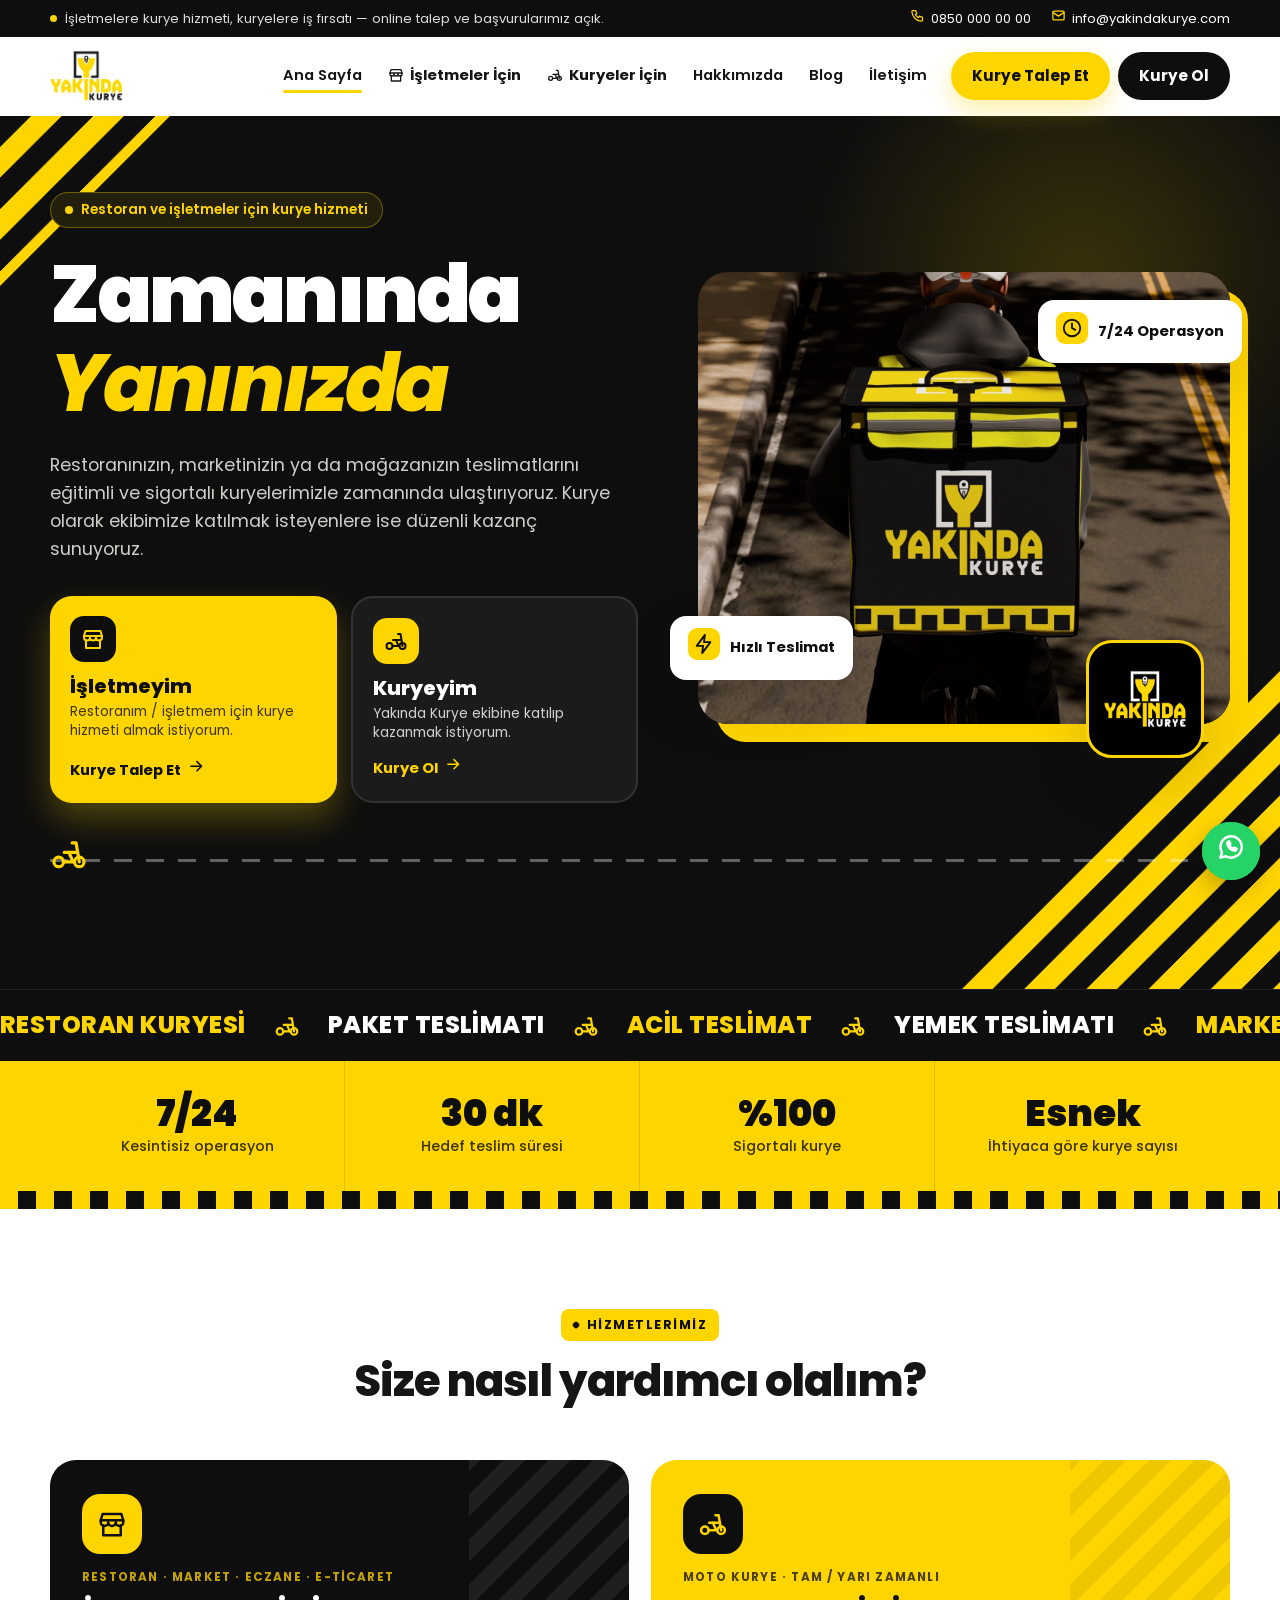
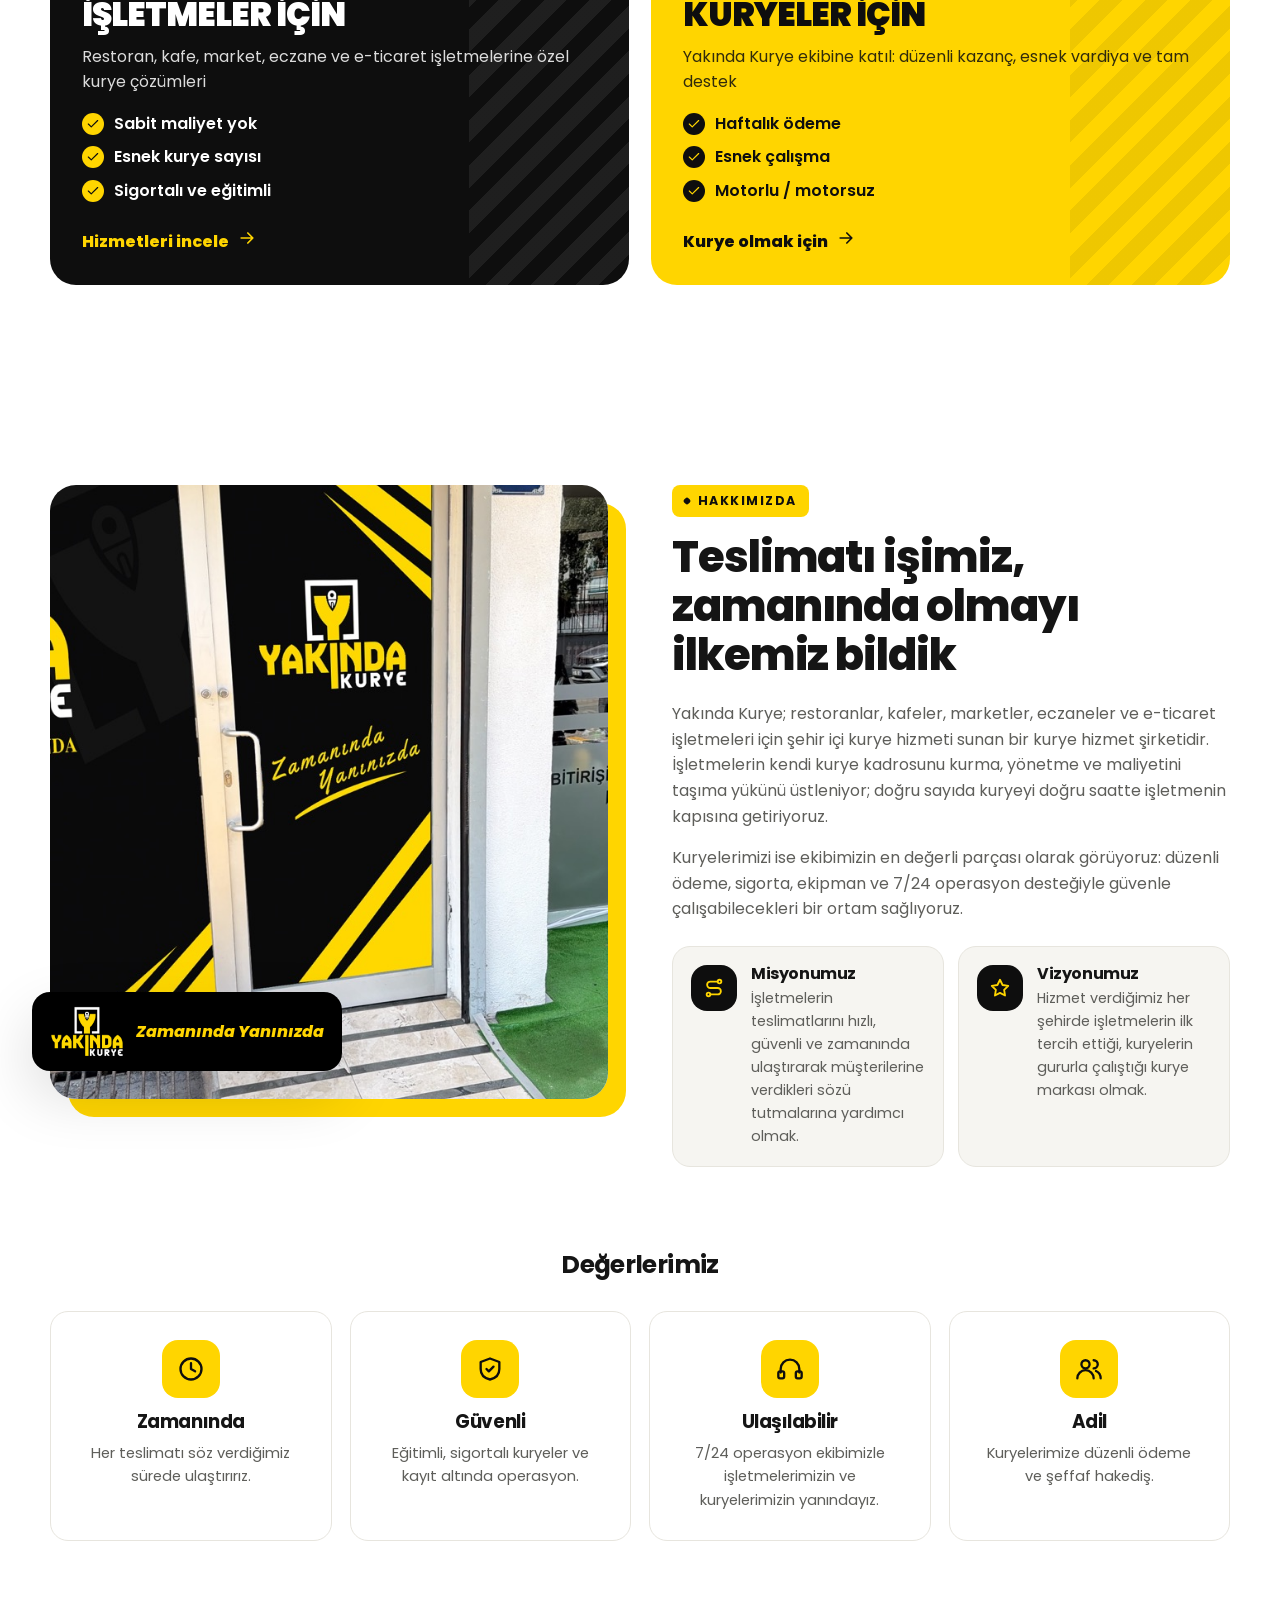
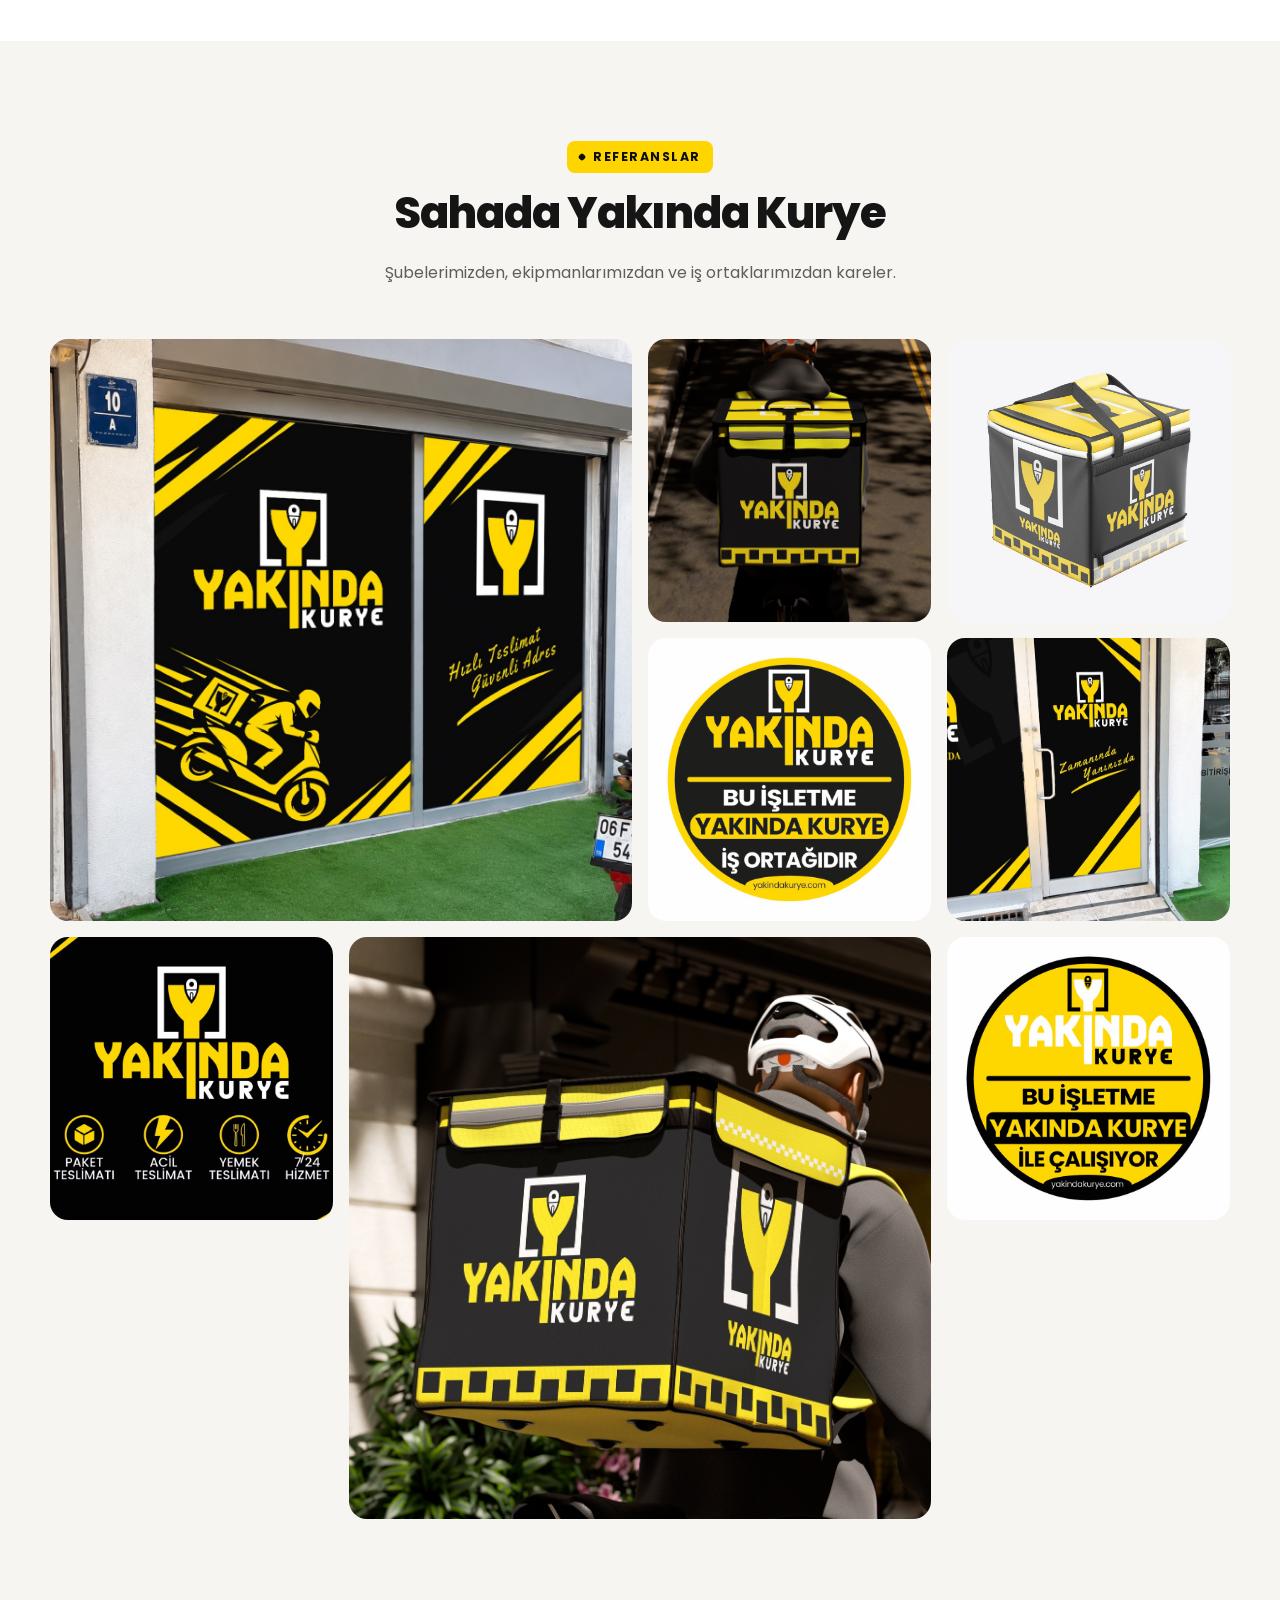
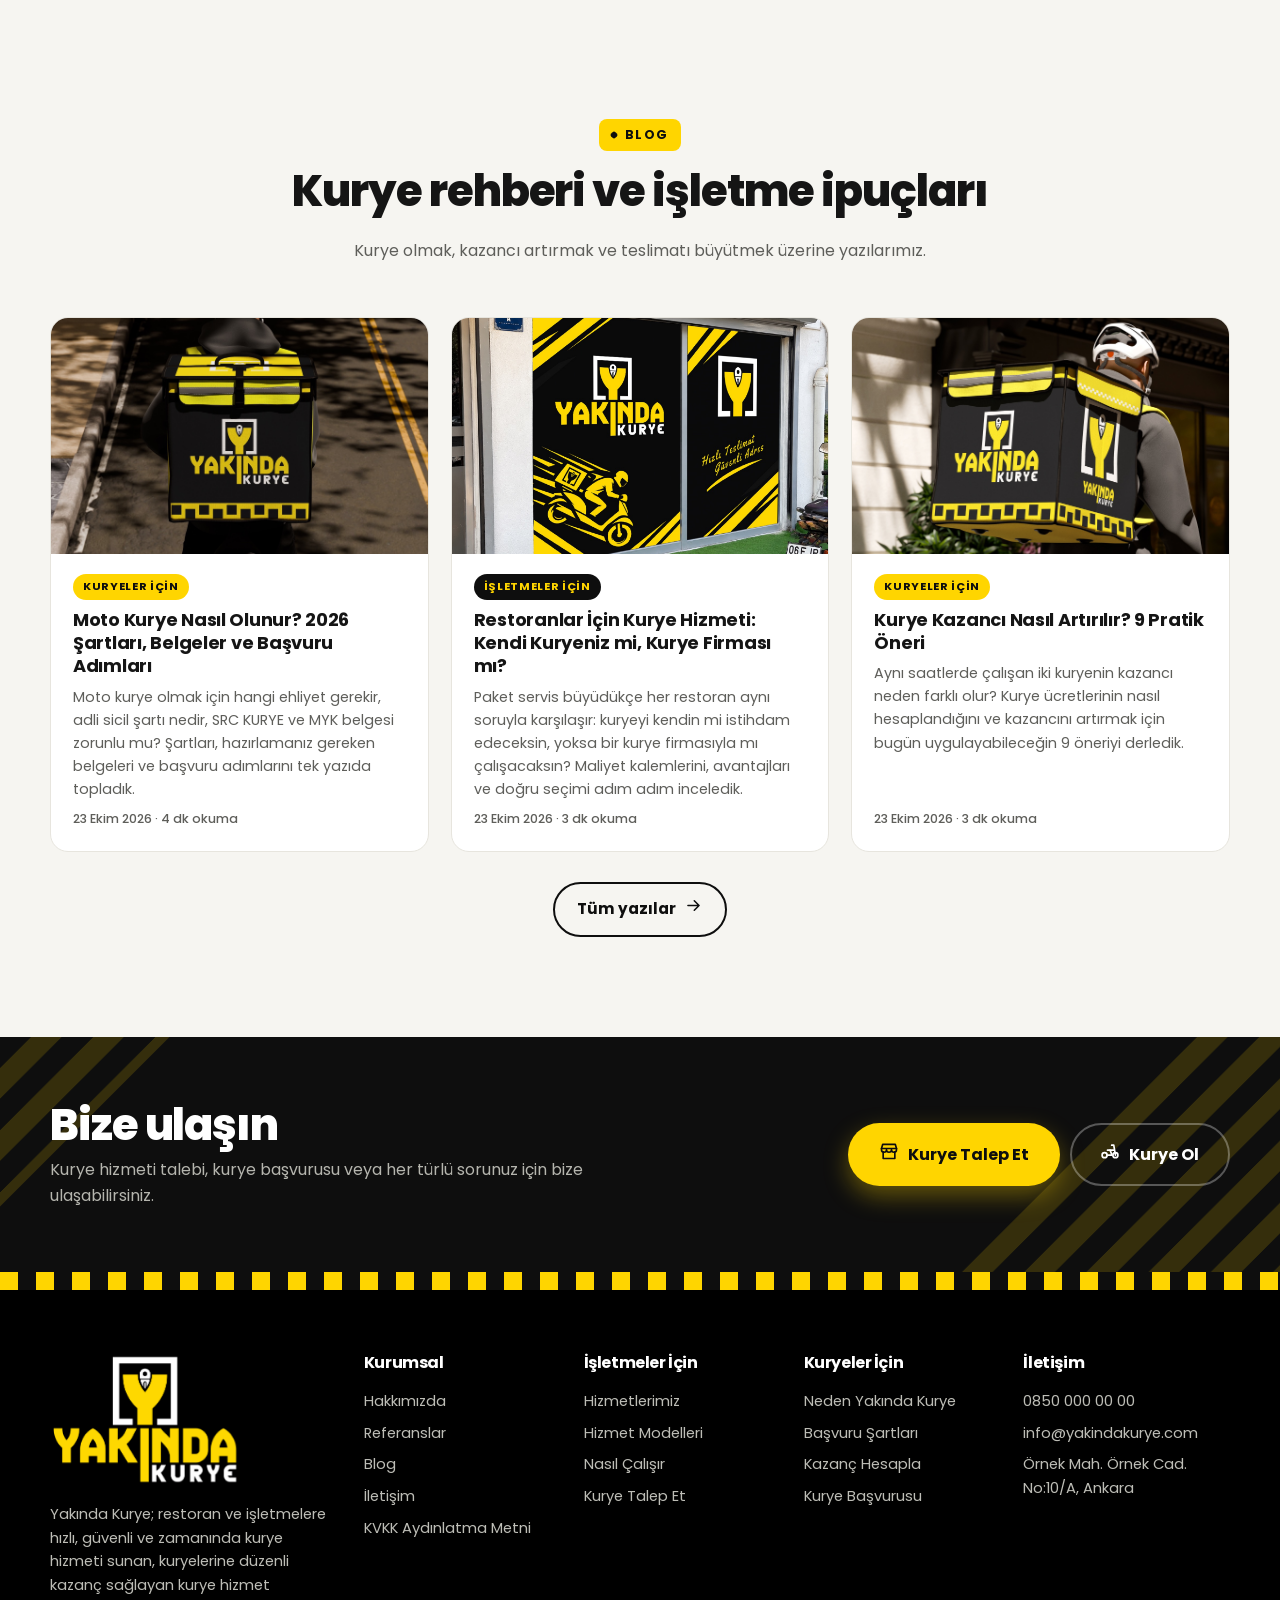
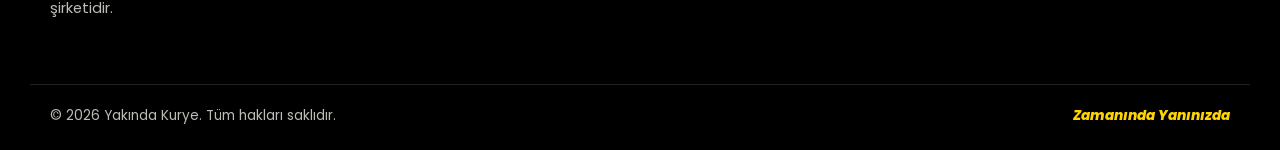
==== commit b883860f: "Sürüm 5: çok sayfalı yapı ve blog Tek sayfalık site 5 sayfaya bölündü; önceki hali yedek-tek-sayfa d" ====
--- a/index.html
+++ b/index.html
@@ -24,9 +24,9 @@
   <link rel="preconnect" href="https://fonts.googleapis.com">
   <link rel="preconnect" href="https://fonts.gstatic.com" crossorigin>
   <link href="https://fonts.googleapis.com/css2?family=Poppins:ital,wght@0,400;0,500;0,600;0,700;0,800;0,900;1,800&display=swap" rel="stylesheet">
-  <link rel="stylesheet" href="assets/css/style.css?v=8">
+  <link rel="stylesheet" href="assets/css/style.css?v=10">
 </head>
-<body>
+<body data-page="home" data-path="">
   <a class="skip" href="#main">İçeriğe geç</a>
   <div class="progress" id="progress" aria-hidden="true"></div>
 
@@ -42,17 +42,17 @@
 
   <header class="header" id="top">
     <div class="container header-in">
-      <a href="#top" class="brand" aria-label="Yakında Kurye ana sayfa"><img data-img="logo" alt="Yakında Kurye"></a>
+      <a href="index.html" class="brand" aria-label="Yakında Kurye ana sayfa"><img data-img="logo" alt="Yakında Kurye"></a>
       <nav class="nav" id="nav" aria-label="Ana menü">
-        <a href="#hakkimizda" data-sec="about">Hakkımızda</a>
-        <a href="#isletmeler" class="nav-biz" data-sec="zoneBiz"><span data-icon="magaza"></span>İşletmeler İçin</a>
-        <a href="#kuryeler" class="nav-cour" data-sec="zoneCour"><span data-icon="motor"></span>Kuryeler İçin</a>
-        <a href="#referanslar" data-sec="refs">Referanslar</a>
-        <a href="#sss" data-sec="faq">SSS</a>
-        <a href="#iletisim" data-sec="contact">İletişim</a>
+        <a href="index.html" class="active" aria-current="page">Ana Sayfa</a>
+        <a href="isletmeler.html" class="nav-biz" data-sec="zoneBiz"><span data-icon="magaza"></span>İşletmeler İçin</a>
+        <a href="kuryeler.html" class="nav-cour" data-sec="zoneCour"><span data-icon="motor"></span>Kuryeler İçin</a>
+        <a href="index.html#hakkimizda" data-sec="about">Hakkımızda</a>
+        <a href="blog.html">Blog</a>
+        <a href="basvuru.html#iletisim" data-sec="contact">İletişim</a>
         <span class="nav-ctas">
-          <a href="#isletme-basvuru" class="btn btn-y nav-cta" data-sec="bizForm" data-t="nav_cta_biz">Kurye Talep Et</a>
-          <a href="#kurye-basvuru" class="btn btn-k nav-cta" data-sec="courForm" data-t="nav_cta_cour">Kurye Ol</a>
+          <a href="basvuru.html#isletme-basvuru" class="btn btn-y nav-cta" data-sec="bizForm" data-t="nav_cta_biz">Kurye Talep Et</a>
+          <a href="basvuru.html#kurye-basvuru" class="btn btn-k nav-cta" data-sec="courForm" data-t="nav_cta_cour">Kurye Ol</a>
         </span>
       </nav>
       <button class="nav-toggle" id="navToggle" aria-label="Menüyü aç" aria-expanded="false" aria-controls="nav"><span data-icon="menu"></span></button>
@@ -69,12 +69,12 @@
           <h1><span class="h1a" data-t="hero_title">Zamanında</span> <em class="h1b" data-t="hero_title_highlight">Yanınızda</em></h1>
           <p class="lead" data-t="hero_text">Restoranınızın, marketinizin ya da mağazanızın teslimatlarını eğitimli ve sigortalı kuryelerimizle zamanında ulaştırıyoruz. Kurye olarak ekibimize katılmak isteyenlere ise düzenli kazanç sunuyoruz.</p>
           <div class="paths">
-            <a href="#isletmeler" class="path path-biz" data-sec="zoneBiz">
+            <a href="isletmeler.html" class="path path-biz" data-sec="zoneBiz">
               <span class="path-ic" data-icon="magaza"></span>
               <span class="path-body"><b data-t="path_biz_label">İşletmeyim</b><small data-t="path_biz_text">Restoranım / işletmem için kurye hizmeti almak istiyorum.</small></span>
               <span class="path-cta"><span data-t="path_biz_btn">Kurye Talep Et</span><span data-icon="ok"></span></span>
             </a>
-            <a href="#kuryeler" class="path path-cour" data-sec="zoneCour">
+            <a href="kuryeler.html" class="path path-cour" data-sec="zoneCour">
               <span class="path-ic" data-icon="motor"></span>
               <span class="path-body"><b data-t="path_cour_label">Kuryeyim</b><small data-t="path_cour_text">Yakında Kurye ekibine katılıp kazanmak istiyorum.</small></span>
               <span class="path-cta"><span data-t="path_cour_btn">Kurye Ol</span><span data-icon="ok"></span></span>
@@ -98,7 +98,34 @@
     </section>
     <div class="checker" aria-hidden="true"></div>
 
-    <!-- HAKKIMIZDA -->
+    <!-- Kimin için: iki ayrı sayfaya yönlendiren kartlar -->
+    <section class="section kimin-icin" id="kimin-icin">
+      <div class="container">
+        <div class="sec-head">
+          <span class="kicker">Hizmetlerimiz</span>
+          <h2>Size nasıl yardımcı olalım?</h2>
+        </div>
+        <div class="kk-grid">
+          <a href="isletmeler.html" class="kk kk-biz" data-section="zoneBiz">
+            <span class="kk-ic" data-icon="magaza"></span>
+            <span class="zone-tag" data-t="biz_zone_tag">Restoran · Market · Eczane · E-ticaret</span>
+            <h3 data-t="biz_zone_title">İşletmeler İçin</h3>
+            <p data-t="biz_zone_text">Restoran, kafe, market, eczane ve e-ticaret işletmelerine özel kurye çözümleri</p>
+            <ul class="kk-list" id="kkBiz"></ul>
+            <span class="kk-cta">Hizmetleri incele <span data-icon="ok"></span></span>
+          </a>
+          <a href="kuryeler.html" class="kk kk-cour" data-section="zoneCour">
+            <span class="kk-ic" data-icon="motor"></span>
+            <span class="zone-tag" data-t="cour_zone_tag">Moto kurye · Tam / yarı zamanlı</span>
+            <h3 data-t="cour_zone_title">Kuryeler İçin</h3>
+            <p data-t="cour_zone_text">Yakında Kurye ekibine katıl: düzenli kazanç, esnek vardiya ve tam destek</p>
+            <ul class="kk-list" id="kkCour"></ul>
+            <span class="kk-cta">Kurye olmak için <span data-icon="ok"></span></span>
+          </a>
+        </div>
+      </div>
+    </section>
+
     <section class="section about-sec" id="hakkimizda" data-section="about">
       <div class="container">
         <div class="split about-split">
@@ -121,184 +148,6 @@
       </div>
     </section>
 
-    <!-- Telefonda işletme ve kurye bölümleri sekmeyle ayrılır (masaüstünde ikisi de görünür) -->
-    <div class="kitle" id="kitle">
-    <div class="kitle-tabs" id="kitleTabs" role="tablist" aria-label="Kimin için?">
-      <button type="button" role="tab" data-k="biz" aria-selected="true"><span data-icon="magaza"></span>İşletmeler İçin</button>
-      <button type="button" role="tab" data-k="cour" aria-selected="false"><span data-icon="motor"></span>Kuryeler İçin</button>
-    </div>
-
-    <!-- ================= İŞLETMELER İÇİN ================= -->
-    <div class="zone zone-biz" id="isletmeler" data-section="zoneBiz" data-kitle="biz">
-      <div class="container zone-in">
-        <span class="zone-ic" data-icon="magaza"></span>
-        <div class="zone-txt"><span class="zone-tag" data-t="biz_zone_tag">Restoran · Market · Eczane · E-ticaret</span><h2 data-t="biz_zone_title">İşletmeler İçin</h2><p data-t="biz_zone_text">Restoran, kafe, market, eczane ve e-ticaret işletmelerine özel kurye çözümleri</p></div>
-        <nav class="zone-nav" aria-label="İşletmeler bölümü">
-          <a href="#hizmetler" data-sec="services">Hizmetler</a><a href="#isletme-avantaj" data-sec="business">Avantajlar</a><a href="#cozumler" data-sec="bizSolutions">Çözümler</a><a href="#nasil-calisir" data-sec="bizSteps">Nasıl Çalışır</a><a href="#isletme-basvuru" class="zn-cta" data-sec="bizForm">Teklif Al</a>
-        </nav>
-      </div>
-    </div>
-
-    <section class="section" id="hizmetler" data-section="services" data-kitle="biz">
-      <div class="container">
-        <div class="sec-head">
-          <span class="kicker" data-t="services_kicker">Hizmetlerimiz</span>
-          <h2 data-t="services_title">Her teslimat için doğru kurye</h2>
-          <p data-t="services_text">Paketten yemeğe, acil gönderilerden gün boyu hizmete kadar işletmenizin ihtiyacı olan tüm kurye çözümleri tek çatı altında.</p>
-        </div>
-        <div class="grid-4 m-kay" id="services"></div>
-      </div>
-    </section>
-
-    <section class="section dark" id="isletme-avantaj" data-section="business" data-kitle="biz">
-      <div class="hero-bg soft" aria-hidden="true"><span class="hb hb1"></span><span class="hb hb2"></span></div>
-      <div class="container">
-        <div class="split rev">
-          <div>
-            <span class="kicker" data-t="business_kicker">Neden Yakında Kurye?</span>
-            <h2 data-t="business_title">Kurye yükünü bize bırakın, siz işinize odaklanın</h2>
-            <p class="muted" data-t="business_text">Kadrolu kurye maliyeti, motor bakımı, sigorta ve vardiya planlaması derdine son. İhtiyacınız kadar kuryeyi, ihtiyacınız olan saatlerde size sağlıyoruz.</p>
-            <div class="benefits on-dark" id="businessBenefits"></div>
-            <a href="#isletme-basvuru" class="btn btn-y btn-lg shine" data-sec="bizForm"><span data-t="business_cta">Ücretsiz Teklif Alın</span><span data-icon="ok"></span></a>
-          </div>
-          <div class="biz-visual">
-            <div class="split-img tilt"><img data-img="business" alt="Yakında Kurye ile çalışan işletme" loading="lazy"></div>
-            <img class="biz-sticker spin-slow" data-img="business_sticker" alt="Bu işletme Yakında Kurye ile çalışıyor" loading="lazy">
-          </div>
-        </div>
-      </div>
-    </section>
-
-    <section class="section bg-soft" id="cozumler" data-section="bizSolutions" data-kitle="biz">
-      <div class="container">
-        <div class="sec-head">
-          <span class="kicker" data-t="bizmodels_kicker">Çözümler</span>
-          <h2 data-t="bizmodels_title">İşletmenize uygun hizmet modeli</h2>
-          <p data-t="bizmodels_text">Yoğunluğunuza ve bütçenize en uygun modeli birlikte belirleyelim.</p>
-        </div>
-        <div class="bizmodels m-kay" id="bizModels"></div>
-        <h3 class="h3-center" data-t="sectors_title">Hizmet verdiğimiz sektörler</h3>
-        <div class="sectors" id="sectors"></div>
-      </div>
-    </section>
-
-    <section class="section" id="nasil-calisir" data-section="bizSteps" data-kitle="biz">
-      <div class="container">
-        <div class="sec-head"><span class="kicker" data-t="bizsteps_kicker">Nasıl Çalışır?</span><h2 data-t="bizsteps_title">4 adımda kuryeniz kapınızda</h2></div>
-        <ol class="steps steps-4" id="bizSteps"></ol>
-      </div>
-    </section>
-
-    <section class="section apply-sec apply-biz" id="isletme-basvuru" data-section="bizForm" data-kitle="biz">
-      <div class="container apply-in">
-        <aside class="apply-side">
-          <span class="kicker" data-t="bizform_kicker">Ücretsiz Teklif</span>
-          <h2 data-t="bizform_title">İşletmeniz için kurye talep edin</h2>
-          <p class="muted" data-t="bizform_text">Formu doldurun; ihtiyacınızı dinleyip size özel kurye planı ve fiyat teklifini en kısa sürede iletelim.</p>
-          <ul class="apply-points">
-            <li><span data-icon="check"></span><span data-t="bizform_p1">Ücretsiz ihtiyaç analizi</span></li>
-            <li><span data-icon="check"></span><span data-t="bizform_p2">Size özel fiyat teklifi</span></li>
-            <li><span data-icon="check"></span><span data-t="bizform_p3">Hızlı kurulum, hızlı başlangıç</span></li>
-          </ul>
-          <div class="apply-img round"><img data-img="bizform" alt="" loading="lazy"></div>
-          <div class="apply-contact">
-            <a data-href="tel"><span data-icon="telefon"></span><span data-s="phone">0850 000 00 00</span></a>
-            <a data-href="wa" target="_blank" rel="noopener"><span data-icon="whatsapp"></span><span data-t="wa_label">WhatsApp ile yazın</span></a>
-          </div>
-        </aside>
-        <div class="apply-card" data-form="isletme"></div>
-      </div>
-    </section>
-
-    <!-- ================= KURYELER İÇİN ================= -->
-    <div class="zone zone-cour" id="kuryeler" data-section="zoneCour" data-kitle="cour">
-      <div class="container zone-in">
-        <span class="zone-ic" data-icon="motor"></span>
-        <div class="zone-txt"><span class="zone-tag" data-t="cour_zone_tag">Moto kurye · Tam / yarı zamanlı</span><h2 data-t="cour_zone_title">Kuryeler İçin</h2><p data-t="cour_zone_text">Yakında Kurye ekibine katıl: düzenli kazanç, esnek vardiya ve tam destek</p></div>
-        <nav class="zone-nav" aria-label="Kuryeler bölümü">
-          <a href="#kurye-ol" data-sec="courier">Neden Biz</a><a href="#kurye-sartlar" data-sec="courier">Şartlar</a><a href="#kazanc" data-sec="calc">Kazanç</a><a href="#kurye-basvuru" class="zn-cta" data-sec="courForm">Başvur</a>
-        </nav>
-      </div>
-    </div>
-
-    <section class="section bg-soft" id="kurye-ol" data-section="courier" data-kitle="cour">
-      <div class="container">
-        <div class="split">
-          <div class="split-img tilt"><img data-img="courier" alt="Yakında Kurye çantası ile kurye" loading="lazy"><span class="img-tag"><span data-icon="kask"></span><span data-t="courier_img_tag">Ekipman desteği</span></span></div>
-          <div>
-            <span class="kicker" data-t="courier_kicker">Kurye Ol</span>
-            <h2 data-t="courier_title">Yakında Kurye ailesine katıl, kazancını kendin belirle</h2>
-            <p class="muted" data-t="courier_text">Kendi motorunla ya da şirket motoruyla, tam zamanlı veya yarı zamanlı çalış. Haftalık ödeme, ekipman desteği ve 7/24 operasyon desteğiyle yanındayız.</p>
-            <div class="benefits" id="courierBenefits"></div>
-          </div>
-        </div>
-        <div class="courier-grid" id="kurye-sartlar">
-          <div class="card req-card">
-            <h3 data-t="req_title">Başvuru şartları</h3>
-            <ul class="checklist" id="requirements"></ul>
-            <a href="#kurye-basvuru" class="btn btn-k" data-sec="courForm"><span data-t="req_btn">Kurye Başvurusu Yap</span> <span data-icon="ok"></span></a>
-          </div>
-          <div>
-            <h3 class="h3-pad" data-t="models_title">Çalışma modelleri</h3>
-            <div class="models m-kay" id="workModels"></div>
-          </div>
-        </div>
-        <h3 class="h3-center" data-t="steps_title">Başvuru süreci nasıl işliyor?</h3>
-        <ol class="steps" id="steps"></ol>
-      </div>
-    </section>
-
-    <section class="section calc-sec" id="kazanc" data-section="calc" data-kitle="cour">
-      <div class="container calc-in">
-        <div class="calc-text">
-          <span class="kicker" data-t="calc_kicker">Kazanç Hesaplayıcı</span>
-          <h2 data-t="calc_title">Ne kadar kazanabileceğini hesapla</h2>
-          <p class="muted" data-t="calc_text">Günlük teslim edeceğin paket sayısını ve haftada kaç gün çalışacağını seç; tahmini kazancını hemen gör.</p>
-          <div class="calc-img"><img data-img="calc" alt="" loading="lazy"></div>
-        </div>
-        <div class="calc-card">
-          <label class="range">
-            <span class="range-top"><span>Günlük paket</span><b id="cPkgV">25</b></span>
-            <input type="range" id="cPkg" min="5" max="60" value="25">
-          </label>
-          <div class="range">
-            <span class="range-top"><span>Haftada çalışılan gün</span><b id="cDayV">6</b></span>
-            <div class="days" id="cDays" role="radiogroup" aria-label="Haftada çalışılan gün"></div>
-          </div>
-          <div class="calc-out">
-            <div><small>Günlük</small><b id="cDay">—</b></div>
-            <div><small>Haftalık</small><b id="cWeek">—</b></div>
-            <div class="big"><small>Aylık tahmini</small><b id="cMonth">—</b></div>
-          </div>
-          <p class="calc-note" data-t="calc_note">Hesaplama tahminidir. Gerçek kazanç bölge, vardiya, prim ve paket yoğunluğuna göre değişir.</p>
-          <a href="#kurye-basvuru" class="btn btn-y btn-block btn-lg shine" data-sec="courForm"><span data-t="calc_btn">Hemen Başvur, Kazanmaya Başla</span> <span data-icon="ok"></span></a>
-        </div>
-      </div>
-    </section>
-
-    <section class="section apply-sec" id="kurye-basvuru" data-section="courForm" data-kitle="cour">
-      <div class="container apply-in">
-        <aside class="apply-side">
-          <span class="kicker" data-t="courform_kicker">Kurye Başvurusu</span>
-          <h2 data-t="courform_title">Başvurunu 2 dakikada tamamla</h2>
-          <p class="muted" data-t="courform_text">Formu doldur, ekibimiz en geç 48 saat içinde seninle iletişime geçsin.</p>
-          <ul class="apply-points">
-            <li><span data-icon="saat"></span><span data-t="courform_p1">2 dakikada tamamlanır</span></li>
-            <li><span data-icon="telefon"></span><span data-t="courform_p2">48 saat içinde dönüş</span></li>
-            <li><span data-icon="kalkan"></span><span data-t="courform_p3">Bilgilerin KVKK ile korunur</span></li>
-          </ul>
-          <div class="apply-img"><img data-img="courform" alt="Yakında Kurye termal çanta" loading="lazy"></div>
-          <div class="apply-contact">
-            <a data-href="tel"><span data-icon="telefon"></span><span data-s="phone">0850 000 00 00</span></a>
-            <a data-href="wa" target="_blank" rel="noopener"><span data-icon="whatsapp"></span><span data-t="wa_label">WhatsApp ile yazın</span></a>
-          </div>
-        </aside>
-        <div class="apply-card" data-form="kurye"></div>
-      </div>
-    </section>
-    </div>
-
-    <!-- ================= ORTAK BÖLÜMLER ================= -->
     <section class="section" id="yorumlar" data-section="testimonials">
       <div class="container">
         <div class="sec-head">
@@ -320,50 +169,51 @@
       </div>
     </section>
 
-    <section class="section regions-sec" id="bolgeler" data-section="regions">
-      <div class="container regions-in">
-        <div>
-          <span class="kicker" data-t="regions_kicker">Hizmet Bölgeleri</span>
-          <h2 data-t="regions_title">Hizmet verdiğimiz bölgeler</h2>
-          <p class="muted" data-t="regions_text">Bölgeniz listede yoksa bize ulaşın; yeni bölgelerde açılış çalışmalarımız sürüyor.</p>
-        </div>
-        <div class="regions" id="regions"></div>
-      </div>
-    </section>
-
-    <section class="section" id="sss" data-section="faq">
-      <div class="container narrow">
-        <div class="sec-head">
-          <span class="kicker" data-t="faq_kicker">Sıkça Sorulan Sorular</span>
-          <h2 data-t="faq_title">Merak edilenler</h2>
-        </div>
-        <div class="seg-tabs" id="faqTabs" role="tablist">
-          <button type="button" role="tab" data-cat="isletme" class="on" aria-selected="true"><span data-icon="magaza"></span>İşletmeler</button>
-          <button type="button" role="tab" data-cat="kurye" aria-selected="false"><span data-icon="motor"></span>Kuryeler</button>
-        </div>
-        <div class="faq" id="faq"></div>
-      </div>
-    </section>
-
-    <section class="section dark" id="iletisim" data-section="contact">
-      <div class="container contact-in">
-        <div>
-          <span class="kicker" data-t="contact_kicker">İletişim</span>
-          <h2 data-t="contact_title">Bize ulaşın</h2>
-          <p class="muted" data-t="contact_text">Kurye hizmeti talebi, kurye başvurusu veya her türlü sorunuz için bize ulaşabilirsiniz.</p>
-          <div class="contact-list">
-            <a data-href="tel" class="c-item"><span class="c-ic" data-icon="telefon"></span><span><small>Telefon</small><b data-s="phone">0850 000 00 00</b></span></a>
-            <a data-href="wa" target="_blank" rel="noopener" class="c-item"><span class="c-ic" data-icon="whatsapp"></span><span><small>WhatsApp</small><b>Mesaj gönderin</b></span></a>
-            <a data-href="mail" class="c-item"><span class="c-ic" data-icon="mail"></span><span><small>E-posta</small><b data-s="email">info@yakindakurye.com</b></span></a>
-            <div class="c-item"><span class="c-ic" data-icon="konum"></span><span><small>Adres</small><b data-s="address">Örnek Mah. Örnek Cad. No:10/A, Ankara</b></span></div>
-            <div class="c-item"><span class="c-ic" data-icon="saat"></span><span><small>Çalışma saatleri</small><b data-s="hours">Operasyon: 7/24 · Ofis: Hafta içi 09:00 – 18:00</b></span></div>
-          </div>
-          <div class="contact-ctas">
-            <a href="#isletme-basvuru" class="btn btn-y" data-sec="bizForm"><span data-icon="magaza"></span>Kurye Talep Et</a>
-            <a href="#kurye-basvuru" class="btn btn-ghost" data-sec="courForm"><span data-icon="motor"></span>Kurye Ol</a>
-          </div>
-        </div>
-        <div class="contact-visual" id="mapBox"></div>
+    <section class="section bg-soft blog-son" id="blogdan">
+      <div class="container">
+        <div class="sec-head">
+          <span class="kicker">Blog</span>
+          <h2>Kurye rehberi ve işletme ipuçları</h2>
+          <p>Kurye olmak, kazancı artırmak ve teslimatı büyütmek üzerine yazılarımız.</p>
+        </div>
+        <div class="blog-grid m-kay">
+          <article class="post-card" data-cat="kurye">
+            <a href="blog/moto-kurye-nasil-olunur.html" class="pc-img" tabindex="-1" aria-hidden="true"><img src="assets/img/hero-kurye.jpg" alt="" loading="lazy" decoding="async"></a>
+            <div class="pc-body">
+              <span class="pc-cat pc-kurye">Kuryeler İçin</span>
+              <h3><a href="blog/moto-kurye-nasil-olunur.html">Moto Kurye Nasıl Olunur? 2026 Şartları, Belgeler ve Başvuru Adımları</a></h3>
+              <p>Moto kurye olmak için hangi ehliyet gerekir, adli sicil şartı nedir, SRC KURYE ve MYK belgesi zorunlu mu? Şartları, hazırlamanız gereken belgeleri ve başvuru adımlarını tek yazıda topladık.</p>
+              <span class="pc-meta">23 Ekim 2026 · 4 dk okuma</span>
+            </div>
+          </article>
+          <article class="post-card" data-cat="isletme">
+            <a href="blog/restoran-kendi-kuryesi-mi-kurye-firmasi-mi.html" class="pc-img" tabindex="-1" aria-hidden="true"><img src="assets/img/sube-cephe.jpg" alt="" loading="lazy" decoding="async"></a>
+            <div class="pc-body">
+              <span class="pc-cat pc-isletme">İşletmeler İçin</span>
+              <h3><a href="blog/restoran-kendi-kuryesi-mi-kurye-firmasi-mi.html">Restoranlar İçin Kurye Hizmeti: Kendi Kuryeniz mi, Kurye Firması mı?</a></h3>
+              <p>Paket servis büyüdükçe her restoran aynı soruyla karşılaşır: kuryeyi kendin mi istihdam edeceksin, yoksa bir kurye firmasıyla mı çalışacaksın? Maliyet kalemlerini, avantajları ve doğru seçimi adım adım inceledik.</p>
+              <span class="pc-meta">23 Ekim 2026 · 3 dk okuma</span>
+            </div>
+          </article>
+          <article class="post-card" data-cat="kurye">
+            <a href="blog/kurye-kazanci-nasil-artirilir.html" class="pc-img" tabindex="-1" aria-hidden="true"><img src="assets/img/kurye-canta.jpg" alt="" loading="lazy" decoding="async"></a>
+            <div class="pc-body">
+              <span class="pc-cat pc-kurye">Kuryeler İçin</span>
+              <h3><a href="blog/kurye-kazanci-nasil-artirilir.html">Kurye Kazancı Nasıl Artırılır? 9 Pratik Öneri</a></h3>
+              <p>Aynı saatlerde çalışan iki kuryenin kazancı neden farklı olur? Kurye ücretlerinin nasıl hesaplandığını ve kazancını artırmak için bugün uygulayabileceğin 9 öneriyi derledik.</p>
+              <span class="pc-meta">23 Ekim 2026 · 3 dk okuma</span>
+            </div>
+          </article>
+        </div>
+        <div class="blog-more"><a href="blog.html" class="btn btn-ghost-k">Tüm yazılar <span data-icon="ok"></span></a></div>
+      </div>
+    </section>
+
+    <section class="cta-band">
+      <div class="hero-bg soft" aria-hidden="true"><span class="hb hb1"></span><span class="hb hb2"></span></div>
+      <div class="container cta-in">
+        <div class="cta-txt"><h2 data-t="contact_title">Bize ulaşın</h2><p data-t="contact_text">Kurye hizmeti talebi, kurye başvurusu veya her türlü sorunuz için bize ulaşabilirsiniz.</p></div>
+        <div class="cta-btns"><a href="basvuru.html#isletme-basvuru" class="btn btn-y btn-lg" data-sec="bizForm"><span data-icon="magaza"></span>Kurye Talep Et</a><a href="basvuru.html#kurye-basvuru" class="btn btn-ghost btn-lg" data-sec="courForm"><span data-icon="motor"></span>Kurye Ol</a></div>
       </div>
     </section>
   </main>
@@ -378,15 +228,15 @@
       </div>
       <div>
         <h4>Kurumsal</h4>
-        <a href="#hakkimizda" data-sec="about">Hakkımızda</a><a href="#referanslar" data-sec="refs">Referanslar</a><a href="#sss" data-sec="faq">SSS</a><a href="#iletisim" data-sec="contact">İletişim</a><button type="button" class="f-link" data-kvkk>KVKK Aydınlatma Metni</button>
+        <a href="index.html#hakkimizda" data-sec="about">Hakkımızda</a><a href="index.html#referanslar" data-sec="refs">Referanslar</a><a href="blog.html">Blog</a><a href="basvuru.html#iletisim" data-sec="contact">İletişim</a><button type="button" class="f-link" data-kvkk>KVKK Aydınlatma Metni</button>
       </div>
       <div class="f-col-kitle">
         <h4>İşletmeler İçin</h4>
-        <a href="#hizmetler" data-sec="services">Hizmetlerimiz</a><a href="#cozumler" data-sec="bizSolutions">Hizmet Modelleri</a><a href="#nasil-calisir" data-sec="bizSteps">Nasıl Çalışır</a><a href="#isletme-basvuru" data-sec="bizForm">Kurye Talep Et</a>
+        <a href="isletmeler.html#hizmetler" data-sec="services">Hizmetlerimiz</a><a href="isletmeler.html#cozumler" data-sec="bizSolutions">Hizmet Modelleri</a><a href="isletmeler.html#nasil-calisir" data-sec="bizSteps">Nasıl Çalışır</a><a href="basvuru.html#isletme-basvuru" data-sec="bizForm">Kurye Talep Et</a>
       </div>
       <div class="f-col-kitle">
         <h4>Kuryeler İçin</h4>
-        <a href="#kurye-ol" data-sec="courier">Neden Yakında Kurye</a><a href="#kurye-sartlar" data-sec="courier">Başvuru Şartları</a><a href="#kazanc" data-sec="calc">Kazanç Hesapla</a><a href="#kurye-basvuru" data-sec="courForm">Kurye Başvurusu</a>
+        <a href="kuryeler.html#kurye-ol" data-sec="courier">Neden Yakında Kurye</a><a href="kuryeler.html#kurye-sartlar" data-sec="courier">Başvuru Şartları</a><a href="kuryeler.html#kazanc" data-sec="calc">Kazanç Hesapla</a><a href="basvuru.html#kurye-basvuru" data-sec="courForm">Kurye Başvurusu</a>
       </div>
       <div>
         <h4>İletişim</h4>
@@ -400,8 +250,8 @@
   </footer>
 
   <div class="m-cta" id="mCta">
-    <a href="#isletme-basvuru" class="btn btn-y" data-sec="bizForm"><span data-icon="magaza"></span><span data-t="mobile_cta1">Kurye Talep Et</span></a>
-    <a href="#kurye-basvuru" class="btn btn-k" data-sec="courForm"><span data-icon="motor"></span><span data-t="mobile_cta2">Kurye Ol</span></a>
+    <a href="basvuru.html#isletme-basvuru" class="btn btn-y" data-sec="bizForm"><span data-icon="magaza"></span><span data-t="mobile_cta1">Kurye Talep Et</span></a>
+    <a href="basvuru.html#kurye-basvuru" class="btn btn-k" data-sec="courForm"><span data-icon="motor"></span><span data-t="mobile_cta2">Kurye Ol</span></a>
   </div>
   <a class="wa-float" data-href="wa" target="_blank" rel="noopener" aria-label="WhatsApp ile yazın"><span data-icon="whatsapp"></span></a>
   <button class="to-top" id="toTop" aria-label="Yukarı çık"><span data-icon="yukari"></span></button>
@@ -421,8 +271,8 @@
     </div>
   </div>
 
-  <script src="assets/js/content.js?v=8"></script>
-  <script src="assets/js/store.js?v=8"></script>
-  <script src="assets/js/site.js?v=8"></script>
+  <script src="assets/js/content.js?v=10"></script>
+  <script src="assets/js/store.js?v=10"></script>
+  <script src="assets/js/site.js?v=10"></script>
 </body>
 </html>
--- a/assets/css/style.css
+++ b/assets/css/style.css
@@ -672,11 +672,119 @@
   .topbar-in { justify-content: center; }
 }
 
-/* ===== Telefon görünümü (760px ve altı) — masaüstü ve tablet düzeni değişmez ===== */
-.kitle-tabs, .m-dots, .more-btn, .form-more { display: none; }
-@media (max-width: 760px) {
+/* ===== Çok sayfalı yapı: sayfa başlıkları, ana sayfa kartları, blog, başvuru sekmeleri ===== */
+.nav a[aria-current="page"]::after { transform: scaleX(1); }
+.page-hero { padding: 70px 0 62px; }
+.zone h1 { font-size: clamp(2.2rem, 4.4vw, 3.3rem); font-weight: 900; line-height: 1.05; margin: 0; letter-spacing: -.035em; text-transform: uppercase; }
+.zone-biz h1, .zone-bv h1, .zone-blog h1 { color: #fff; }
+.page-hero .zone-txt p { max-width: 640px; font-size: 1.05rem; }
+.ph-ctas { display: flex; flex-wrap: wrap; gap: 10px; margin-top: 22px; }
+.zone-bv, .zone-blog { background: var(--k); color: var(--y); }
+.zone-bv .zone-ic, .zone-blog .zone-ic { background: var(--y); color: var(--k); }
+.zone-bv .zone-txt p, .zone-blog .zone-txt p { color: #d6d6cf; }
+
+.kk-grid { display: grid; grid-template-columns: 1fr 1fr; gap: 22px; }
+.kk { position: relative; display: flex; flex-direction: column; gap: 10px; padding: 34px 32px 30px; border-radius: 26px; overflow: hidden; isolation: isolate; transition: transform .3s var(--ease), box-shadow .3s; }
+.kk::after { content: ""; position: absolute; z-index: -1; right: -60px; top: 0; bottom: 0; width: 220px; background: repeating-linear-gradient(-45deg, currentColor 0 16px, transparent 16px 32px); opacity: .07; }
+.kk:hover { transform: translateY(-6px); box-shadow: var(--sh-lg); }
+.kk-biz { background: var(--k); color: #fff; }
+.kk-cour { background: var(--y); color: var(--k); }
+.kk-ic { width: 60px; height: 60px; border-radius: 18px; display: inline-flex; align-items: center; justify-content: center; margin-bottom: 4px; }
+.kk-ic .ic { width: 30px; height: 30px; }
+.kk-biz .kk-ic, .kk-biz .kk-list .ic { background: var(--y); color: var(--k); }
+.kk-cour .kk-ic, .kk-cour .kk-list .ic { background: var(--k); color: var(--y); }
+.kk .zone-tag { margin: 0; }
+.kk-biz .zone-tag, .kk-biz .kk-cta { color: var(--y); }
+.kk h3 { font-size: clamp(1.6rem, 2.6vw, 2.1rem); font-weight: 900; text-transform: uppercase; letter-spacing: -.03em; margin: 0; }
+.kk p { margin: 0; opacity: .85; }
+.kk-list { list-style: none; padding: 0; margin: 6px 0 4px; display: grid; gap: 8px; }
+.kk-list li { display: flex; align-items: center; gap: 10px; font-weight: 600; }
+.kk-list .ic { width: 22px; height: 22px; padding: 4px; border-radius: 50%; }
+.kk-cta { display: inline-flex; align-items: center; gap: 8px; margin-top: auto; padding-top: 10px; font-weight: 800; }
+.kk-cta .ic { transition: transform .25s var(--ease); }
+.kk:hover .kk-cta .ic { transform: translateX(5px); }
+
+.cta-band { position: relative; overflow: hidden; background: var(--k); color: #fff; padding: 64px 0; }
+.cta-in { position: relative; display: flex; align-items: center; justify-content: space-between; gap: 28px; flex-wrap: wrap; }
+.cta-txt { max-width: 640px; }
+.cta-txt h2 { margin-bottom: 8px; }
+.cta-txt p { margin: 0; color: var(--m-dark); }
+.cta-btns { display: flex; flex-wrap: wrap; gap: 10px; }
+
+.blog-grid { display: grid; grid-template-columns: repeat(3, 1fr); gap: 22px; }
+.post-card { display: flex; flex-direction: column; background: #fff; border: 1px solid var(--line); border-radius: var(--r); overflow: hidden; transition: transform .3s var(--ease), box-shadow .3s; }
+.post-card:hover { transform: translateY(-6px); box-shadow: var(--sh-lg); }
+.pc-img { display: block; aspect-ratio: 16/10; overflow: hidden; background: var(--soft); }
+.pc-img img { width: 100%; height: 100%; object-fit: cover; transition: transform .6s var(--ease); }
+.post-card:hover .pc-img img { transform: scale(1.05); }
+.pc-body { display: flex; flex-direction: column; gap: 8px; flex: 1; padding: 20px 22px 22px; }
+.pc-cat { align-self: flex-start; display: inline-block; padding: 4px 10px; border-radius: 999px; background: var(--y); color: var(--k); font-size: .7rem; font-weight: 700; letter-spacing: .06em; text-transform: uppercase; }
+.pc-cat.pc-isletme { background: var(--k); color: var(--y); }
+.post-card h2, .post-card h3 { font-size: 1.12rem; line-height: 1.3; margin: 0; letter-spacing: -.015em; }
+.post-card h2 a:hover, .post-card h3 a:hover { text-decoration: underline; text-decoration-color: var(--y); text-decoration-thickness: 3px; }
+.post-card p { flex: 1; margin: 0; font-size: .9rem; color: var(--m); }
+.pc-meta { font-size: .78rem; font-weight: 500; color: var(--m); }
+.blog-more { text-align: center; margin-top: 30px; }
+.blog-filtre { display: flex; flex-wrap: wrap; justify-content: center; gap: 8px; margin-bottom: 30px; }
+.blog-filtre button { display: inline-flex; align-items: center; gap: 7px; padding: 9px 16px; border: 1.5px solid var(--line); border-radius: 999px; background: #fff; color: var(--m); font: 700 .9rem var(--font); cursor: pointer; white-space: nowrap; }
+.blog-filtre button .ic { width: 16px; height: 16px; }
+.blog-filtre button.on { background: var(--k); border-color: var(--k); color: #fff; }
+.blog-filtre button.on .ic { color: var(--y); }
+
+.yazi-head { background: var(--soft); border-bottom: 1px solid var(--line); padding: 40px 0 34px; }
+.breadcrumb { display: flex; flex-wrap: wrap; gap: 6px; margin-bottom: 18px; font-size: .82rem; color: var(--m); }
+.breadcrumb a { font-weight: 600; color: var(--t); }
+.breadcrumb a:hover { text-decoration: underline; }
+.yazi-head h1 { font-size: clamp(1.9rem, 4vw, 2.8rem); font-weight: 800; margin: 14px 0 12px; }
+.yazi-ozet { font-size: 1.1rem; color: var(--m); margin-bottom: 14px; }
+.yazi-meta { display: flex; flex-wrap: wrap; gap: 4px 10px; font-size: .85rem; font-weight: 600; color: var(--m); }
+.yazi-meta span:not(:first-child)::before { content: "·"; margin-right: 10px; }
+.yazi-kapak { margin: 30px 0 24px; border-radius: 22px; overflow: hidden; aspect-ratio: 16/9; background: var(--soft); }
+.yazi-kapak img { width: 100%; height: 100%; object-fit: cover; }
+.toc { margin-bottom: 30px; padding: 18px 22px; background: var(--soft); border: 1px solid var(--line); border-left: 5px solid var(--y); border-radius: 14px; }
+.toc b { display: block; margin-bottom: 8px; }
+.toc ol { display: grid; gap: 4px; margin: 0; padding-left: 20px; }
+.toc a { font-weight: 500; }
+.toc a:hover { text-decoration: underline; }
+.yazi-icerik { padding-bottom: 50px; font-size: 1.04rem; line-height: 1.75; }
+.yazi-icerik h2 { font-size: clamp(1.4rem, 2.6vw, 1.75rem); margin: 42px 0 14px; scroll-margin-top: 90px; }
+.yazi-icerik h3 { font-size: 1.15rem; margin: 26px 0 10px; }
+.yazi-icerik p, .yazi-icerik ul, .yazi-icerik ol { margin: 0 0 18px; }
+.yazi-icerik ul, .yazi-icerik ol { padding-left: 22px; }
+.yazi-icerik li { margin-bottom: 6px; }
+.yazi-icerik li::marker { color: #b89600; font-weight: 700; }
+.yazi-icerik a:not(.btn) { font-weight: 600; text-decoration: underline; text-decoration-color: var(--y); text-decoration-thickness: 3px; text-underline-offset: 3px; }
+.tablo-kap { overflow-x: auto; margin: 0 0 20px; }
+.yazi-icerik table { width: 100%; border-collapse: collapse; font-size: .95rem; line-height: 1.5; }
+.yazi-icerik th, .yazi-icerik td { padding: 10px 12px; border: 1px solid var(--line); text-align: left; vertical-align: top; }
+.yazi-icerik th { background: var(--soft); }
+.not-kutu { margin: 0 0 20px; padding: 16px 20px; border-radius: 14px; background: var(--y-soft); font-size: .97rem; }
+.yazi-cta { display: flex; flex-wrap: wrap; align-items: center; justify-content: space-between; gap: 16px; margin: 30px 0; padding: 22px 24px; border-radius: 20px; background: var(--k); color: #fff; line-height: 1.5; }
+.yazi-cta b { display: block; font-size: 1.1rem; }
+.yazi-cta p { margin: 0; font-size: .92rem; color: var(--m-dark); }
+.yazi-icerik .yazi-cta a.btn { text-decoration: none; }
+.yazi-sss { margin-top: 8px; line-height: 1.6; }
+
+.bv-wrap { position: relative; z-index: 2; margin-top: -34px; }
+.bv-tabs { display: grid; grid-template-columns: 1fr 1fr; gap: 8px; max-width: 640px; margin: 0 auto; padding: 8px; background: #fff; border: 1px solid var(--line); border-radius: 22px; box-shadow: var(--sh-lg); }
+.bv-tabs button { display: flex; align-items: center; gap: 12px; padding: 12px 16px; border: 0; border-radius: 16px; background: transparent; color: var(--m); font: inherit; text-align: left; cursor: pointer; transition: background .2s, color .2s; }
+.bv-tabs [data-icon] { flex: none; width: 40px; height: 40px; display: inline-flex; align-items: center; justify-content: center; border-radius: 12px; background: var(--soft); color: var(--k); }
+.bv-tabs [data-icon] .ic { width: 22px; height: 22px; }
+.bv-tabs b { display: block; font-size: 1rem; color: var(--t); line-height: 1.3; }
+.bv-tabs small { display: block; font-size: .8rem; }
+.bv-tabs button.on[data-bv="isletme"] { background: var(--y); color: #4a4200; }
+.bv-tabs button.on[data-bv="isletme"] [data-icon] { background: var(--k); color: var(--y); }
+.bv-tabs button.on[data-bv="kurye"] { background: var(--k); color: #cfcfca; }
+.bv-tabs button.on[data-bv="kurye"] b { color: #fff; }
+.bv-tabs button.on[data-bv="kurye"] [data-icon] { background: var(--y); color: var(--k); }
+body[data-bv="isletme"] #kurye-basvuru, body[data-bv="kurye"] #isletme-basvuru { display: none; }
+body[data-page="basvuru"] .apply-sec { padding-top: 56px; }
+
+/* ===== Telefon ve tablet görünümü (960px ve altı) =====
+   Bu blok telefona göre yazılmıştır; hemen altındaki blok tablet için genişletir. */
+.m-dots, .more-btn, .form-more { display: none; }
+@media (max-width: 960px) {
   html { scroll-padding-top: 72px; }
-  [data-kitle] { scroll-margin-top: 58px; }
   h2 { font-size: 1.6rem; }
   .section { padding: 46px 0; }
   .sec-head { margin-bottom: 24px; }
@@ -684,6 +792,8 @@
   .kicker { font-size: .68rem; padding: 5px 10px; margin-bottom: 12px; }
   .h3-center { font-size: 1.2rem; margin: 36px 0 16px; }
   .header-in, .header.scrolled .header-in { height: 60px; }
+  .tb-note { flex: 1; overflow: hidden; }
+  .tb-note > span:last-child { white-space: nowrap; overflow: hidden; text-overflow: ellipsis; }
   .brand img, .header.scrolled .brand img { height: 40px; }
 
   /* Hero: kısa, ilk ekranda seçim butonları görünür */
@@ -737,15 +847,7 @@
   .value h3 { font-size: .98rem; margin-bottom: 4px; }
   .value p { font-size: .8rem; line-height: 1.45; }
 
-  /* İşletmeler / Kuryeler sekmeleri */
-  .kitle-tabs { display: flex; gap: 6px; position: sticky; top: 60px; z-index: 45; padding: 8px 16px; background: rgba(255, 255, 255, .95); backdrop-filter: blur(10px); -webkit-backdrop-filter: blur(10px); border-bottom: 1px solid var(--line); }
-  body:not(.k-biz):not(.k-cour) .kitle-tabs { display: none; }
-  .kitle-tabs button { flex: 1; display: inline-flex; align-items: center; justify-content: center; gap: 7px; padding: 10px 6px; border: 1.5px solid var(--line); border-radius: 12px; background: var(--soft); color: var(--m); font: 700 .88rem var(--font); cursor: pointer; transition: background .2s, color .2s, border-color .2s; }
-  .kitle-tabs button .ic { width: 18px; height: 18px; }
-  .kitle-tabs button.on[data-k="biz"] { background: var(--k); border-color: var(--k); color: #fff; }
-  .kitle-tabs button.on[data-k="biz"] .ic { color: var(--y); }
-  .kitle-tabs button.on[data-k="cour"] { background: var(--y); border-color: var(--y); color: var(--k); }
-  body.k-biz [data-kitle="cour"], body.k-cour [data-kitle="biz"] { display: none !important; }
+  /* Bölüm ve sayfa başlıkları */
   .zone { padding: 22px 0 18px; }
   .zone::after { width: 150px; }
   .zone-in { grid-template-columns: 1fr; gap: 12px; }
@@ -870,12 +972,143 @@
   .footer-in > div:not(.f-brand) a, .f-addr, .footer .f-link { display: inline-block; padding: 3px 0; }
   .footer-in > div.f-col-kitle { display: none; }
   .f-bottom { margin-top: 24px; padding-top: 14px; }
+
+  /* Çok sayfalı yapı */
+  .page-hero { padding: 28px 0 24px; }
+  .zone h1 { font-size: 1.75rem; }
+  .page-hero .zone-txt p { font-size: .9rem; }
+  .ph-ctas { gap: 8px; margin-top: 14px; }
+  .ph-ctas .btn { padding: .7em 1.1em; font-size: .88rem; }
+  .kk-grid { grid-template-columns: 1fr; gap: 12px; }
+  .kk { gap: 8px; padding: 22px 20px; border-radius: 22px; }
+  .kk-ic { width: 46px; height: 46px; border-radius: 14px; }
+  .kk-ic .ic { width: 24px; height: 24px; }
+  .kk h3 { font-size: 1.45rem; }
+  .kk p, .kk-list li { font-size: .9rem; }
+  .cta-band { padding: 40px 0; }
+  .cta-in { gap: 18px; }
+  .cta-txt h2 { font-size: 1.5rem; }
+  .cta-txt p { font-size: .92rem; }
+  .cta-btns { width: 100%; }
+  .cta-btns .btn { flex: 1; padding: .85em .8em; font-size: .9rem; }
+  .blog-tum { grid-template-columns: 1fr; gap: 12px; }
+  .blog-tum .post-card { display: grid; grid-template-columns: 112px 1fr; }
+  .blog-tum .pc-img { aspect-ratio: auto; height: 100%; }
+  .blog-tum .pc-body { gap: 5px; padding: 12px 14px; }
+  .blog-tum .post-card h2 { font-size: .98rem; }
+  .blog-tum .post-card p { display: -webkit-box; -webkit-line-clamp: 2; -webkit-box-orient: vertical; overflow: hidden; font-size: .82rem; }
+  .post-card:hover { transform: none; }
+  .pc-cat { font-size: .64rem; padding: 3px 8px; }
+  .blog-more { margin-top: 18px; }
+  .blog-filtre { flex-wrap: nowrap; justify-content: flex-start; overflow-x: auto; margin: 0 -16px 18px; padding: 0 16px; scrollbar-width: none; }
+  .blog-filtre::-webkit-scrollbar { display: none; }
+  .blog-filtre button { padding: 8px 13px; font-size: .84rem; }
+  .yazi-head { padding: 22px 0 20px; }
+  .breadcrumb { margin-bottom: 12px; font-size: .76rem; }
+  .yazi-head h1 { font-size: 1.65rem; margin: 10px 0; }
+  .yazi-ozet { font-size: 1rem; }
+  .yazi-kapak { margin: 20px 0 18px; border-radius: 16px; }
+  .toc { margin-bottom: 22px; padding: 14px 16px; font-size: .92rem; }
+  .yazi-icerik { padding-bottom: 36px; font-size: 1rem; line-height: 1.7; }
+  .yazi-icerik h2 { font-size: 1.35rem; margin: 32px 0 10px; scroll-margin-top: 72px; }
+  .yazi-icerik table { font-size: .86rem; }
+  .yazi-cta { padding: 18px; }
+  .yazi-cta .btn { width: 100%; }
+  .bv-wrap { margin-top: -22px; }
+  .bv-tabs { gap: 6px; padding: 6px; border-radius: 18px; }
+  .bv-tabs button { gap: 8px; padding: 10px; border-radius: 13px; }
+  .bv-tabs [data-icon] { width: 34px; height: 34px; border-radius: 10px; }
+  .bv-tabs [data-icon] .ic { width: 19px; height: 19px; }
+  .bv-tabs b { font-size: .92rem; }
+  .bv-tabs small { font-size: .72rem; }
+  body[data-page="basvuru"] .apply-sec { padding-top: 34px; }
+}
+/* Tablet (601–960px): iki sütunlu bölümler, geniş ızgaralar */
+@media (min-width: 601px) and (max-width: 960px) {
+  h2 { font-size: 2rem; }
+  .section { padding: 60px 0; }
+  .sec-head { margin-bottom: 32px; }
+  .zone { padding: 28px 0 24px; }
+  .zone h2 { font-size: 2.1rem; }
+  .zone-nav, .m-kay, .gallery { margin: 0 -20px; padding-left: 20px; padding-right: 20px; scroll-padding: 0 20px; }
+  .m-kay > * { flex-basis: 45%; }
+
+  .hero { padding: 40px 0 30px; }
+  .hero-in { grid-template-columns: 1.1fr .9fr; gap: 32px; }
+  .hero h1 { font-size: clamp(2.8rem, 6.6vw, 3.6rem); }
+  .lead { font-size: 1rem; }
+  .hero-img { aspect-ratio: 4/4.6; box-shadow: 12px 12px 0 var(--y); }
+  .chip-a { left: -12px; bottom: 26px; }
+  .chip-b { right: -6px; top: 18px; }
+  .stats-in { grid-template-columns: repeat(4, 1fr); }
+  .stats-in .stat { border-bottom: 0; border-right: 1px solid rgba(0, 0, 0, .12); }
+  .stats-in .stat:last-child { border-right: 0; }
+  .stat b { font-size: 1.6rem; }
+  .stat span { font-size: .82rem; }
+
+  /* Görsel + metin bölümleri: görsel bir yanda, kartlar altta tam genişlik */
+  .split { grid-template-columns: 1fr 1fr; column-gap: 36px; row-gap: 0; align-items: start; }
+  .split > div:not(.split-img):not(.biz-visual):not(.about-visual) { display: contents; }
+  .split > .split-img, .split > .biz-visual, .split > .about-visual { grid-column: 1; grid-row: 1 / span 3; align-self: stretch; min-height: 300px; }
+  .split > .about-visual { grid-row: 1 / span 4; }
+  .split.rev > .biz-visual { grid-column: 2; }
+  .split .split-img { aspect-ratio: auto; height: 100%; min-height: 300px; }
+  .split .split-img img { position: absolute; inset: 0; }
+  .about-visual .split-img { aspect-ratio: auto; box-shadow: 12px 12px 0 var(--y); }
+  .split > div > .kicker { grid-column: 2; justify-self: start; }
+  .split > div > h2, .split > div > .muted, .split > div > .more-btn { grid-column: 2; }
+  .split.rev > div > .kicker, .split.rev > div > h2, .split.rev > div > .muted { grid-column: 1; }
+  .split > div > .more-btn { justify-self: start; }
+  .split > div > .benefits, .split > div > .mv { grid-column: 1 / -1; margin-top: 28px; }
+  .split > div > .btn { grid-column: 1 / -1; justify-self: start; }
+  .mv { grid-template-columns: 1fr 1fr; }
+  .values { grid-template-columns: repeat(4, 1fr); }
+  #businessBenefits { grid-template-columns: repeat(4, 1fr); }
+  #courierBenefits { grid-template-columns: repeat(3, 1fr); }
+  .sectors { grid-template-columns: repeat(6, 1fr); }
+  #bizModels.m-kay { display: grid !important; grid-template-columns: repeat(3, 1fr); gap: 14px; overflow: visible; margin: 0; padding: 14px 0 0; }
+  #bizModels + .m-dots, #workModels + .m-dots { display: none; }
+
+  /* Adımlar: yatay çizgi üzerinde */
+  .steps { grid-template-columns: repeat(5, 1fr); gap: 14px; }
+  .steps-4 { grid-template-columns: repeat(4, 1fr); }
+  .steps li { display: block; padding: 0; }
+  .steps .num { margin-bottom: 10px; }
+  .steps h4 { margin: 0 0 4px; }
+  .steps li:not(:last-child)::after { top: 19px; bottom: auto; left: 46px; right: -6px; width: auto; height: 2px; }
+
+  .courier-grid { grid-template-columns: 1fr 1fr; }
+  #workModels.m-kay { display: grid !important; gap: 14px; overflow: visible; margin: 0; padding: 14px 0 0; }
+  .model { grid-template-columns: 1fr; }
+  .model .hours { grid-row: auto; justify-self: start; margin: 6px 0; }
+  .calc-in { grid-template-columns: .9fr 1.1fr; gap: 32px; }
+  .calc-text h2 { font-size: clamp(1.6rem, 3.6vw, 2rem); }
+  .apply-in { grid-template-columns: .8fr 1.2fr; gap: 28px; }
+  .form-grid > .field { grid-column: auto; }
+  .form-grid > .field.full { grid-column: 1 / -1; }
+
+  .gallery { grid-template-rows: repeat(2, 170px); grid-auto-columns: 170px; gap: 10px; }
+  .regions-in { grid-template-columns: .9fr 1.1fr; gap: 32px; }
+  .contact-in { grid-template-columns: 1fr 1fr; gap: 32px; }
+  .contact-visual { aspect-ratio: 1/1.05; box-shadow: 12px 12px 0 var(--y); }
+  .footer-in { grid-template-columns: 1.3fr 1fr 1fr; gap: 28px; }
+  .footer-in > .f-brand { grid-column: auto; }
+  .kk-grid { grid-template-columns: 1fr 1fr; }
+  .blog-tum { grid-template-columns: repeat(2, 1fr); gap: 18px; }
+  .blog-tum .post-card { display: flex; }
+  .blog-tum .pc-img { aspect-ratio: 16/10; height: auto; }
+  .cta-btns { width: auto; }
+  .cta-btns .btn { flex: none; }
+}
+@media (max-width: 600px) {
+  .ph-ctas .btn { flex: 1; }
+  .ph-ctas .btn + .btn { display: none; }
+  .cta-btns .btn { flex: 1 1 100%; }
+  .about-sec:not(.acik) .mv, .about-sec:not(.acik) .h3-center, .about-sec:not(.acik) .values { display: none; }
 }
 @media (max-width: 380px) {
   .path { padding: 12px; }
   .path-cta { gap: 4px; font-size: .76rem; }
-  .kitle-tabs { padding: 8px 12px; }
-  .kitle-tabs button { gap: 5px; font-size: .8rem; }
 }
 
 /* Yazdırma */
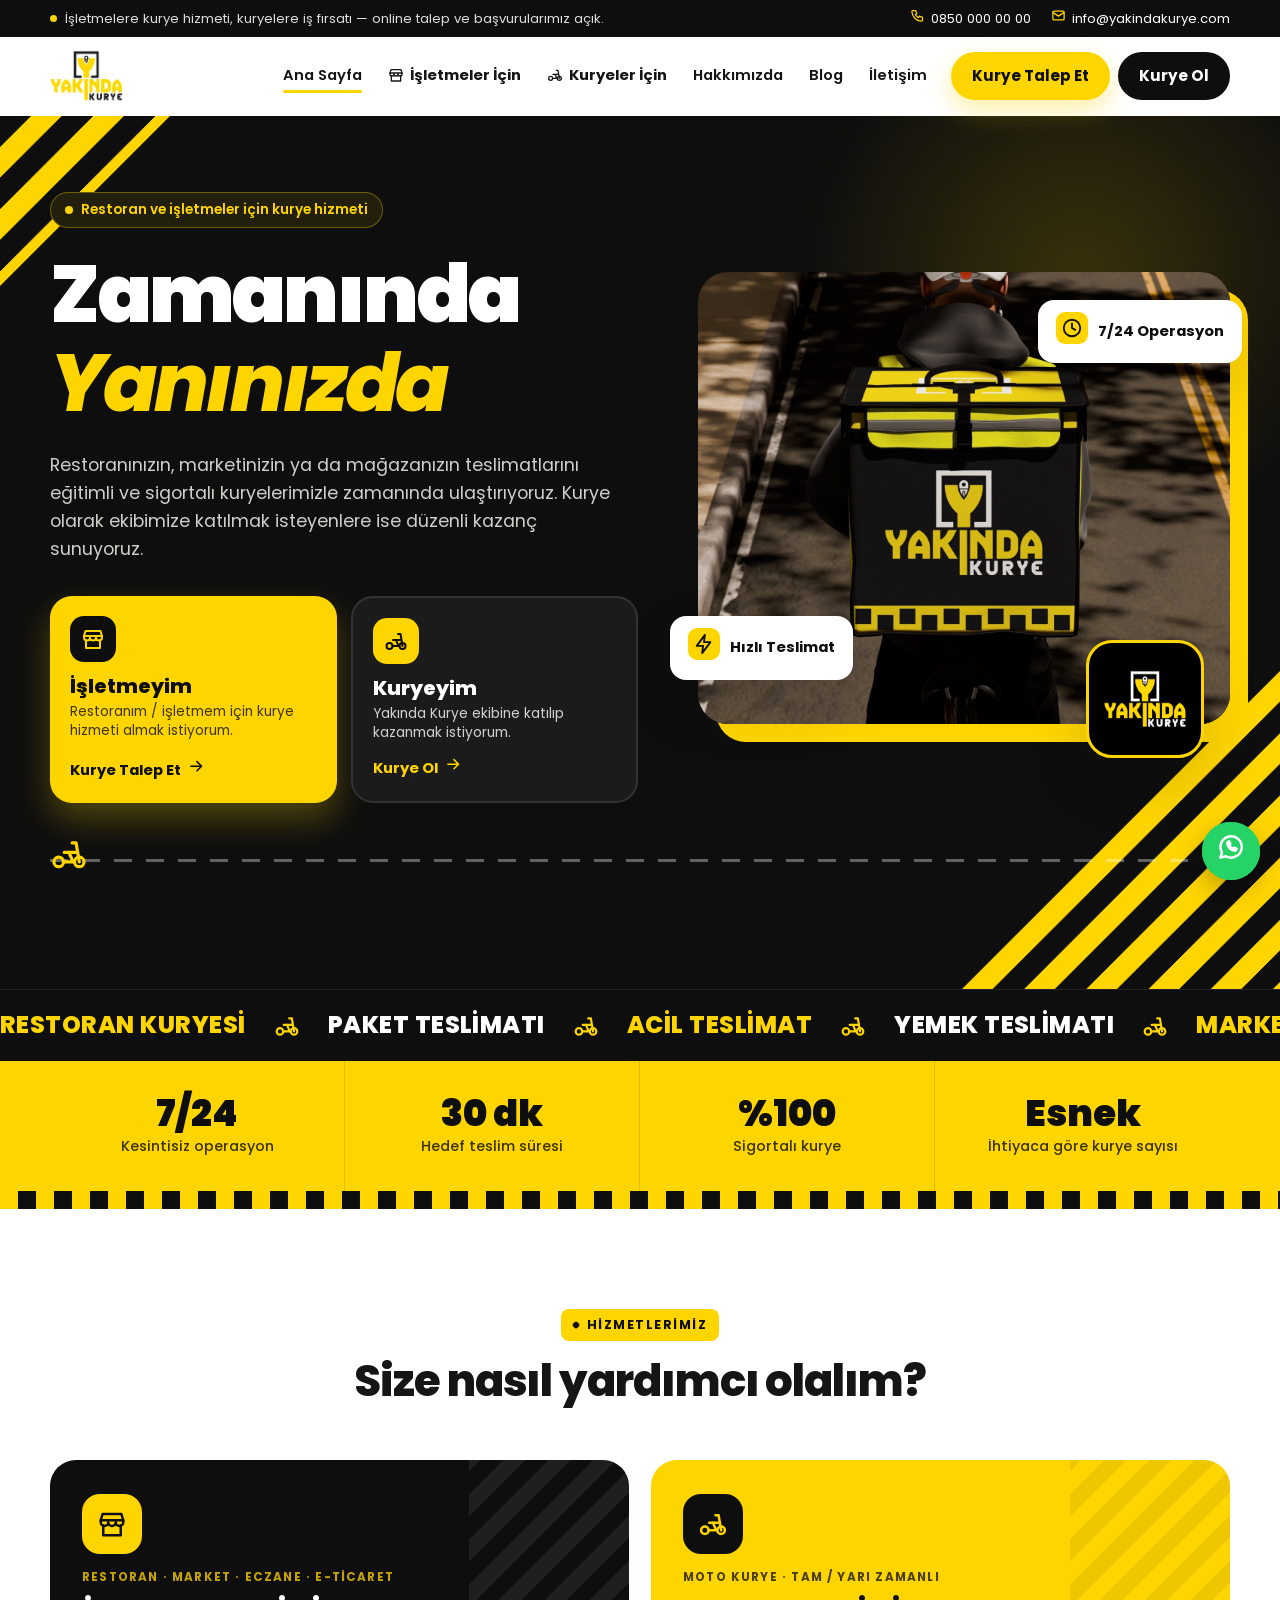
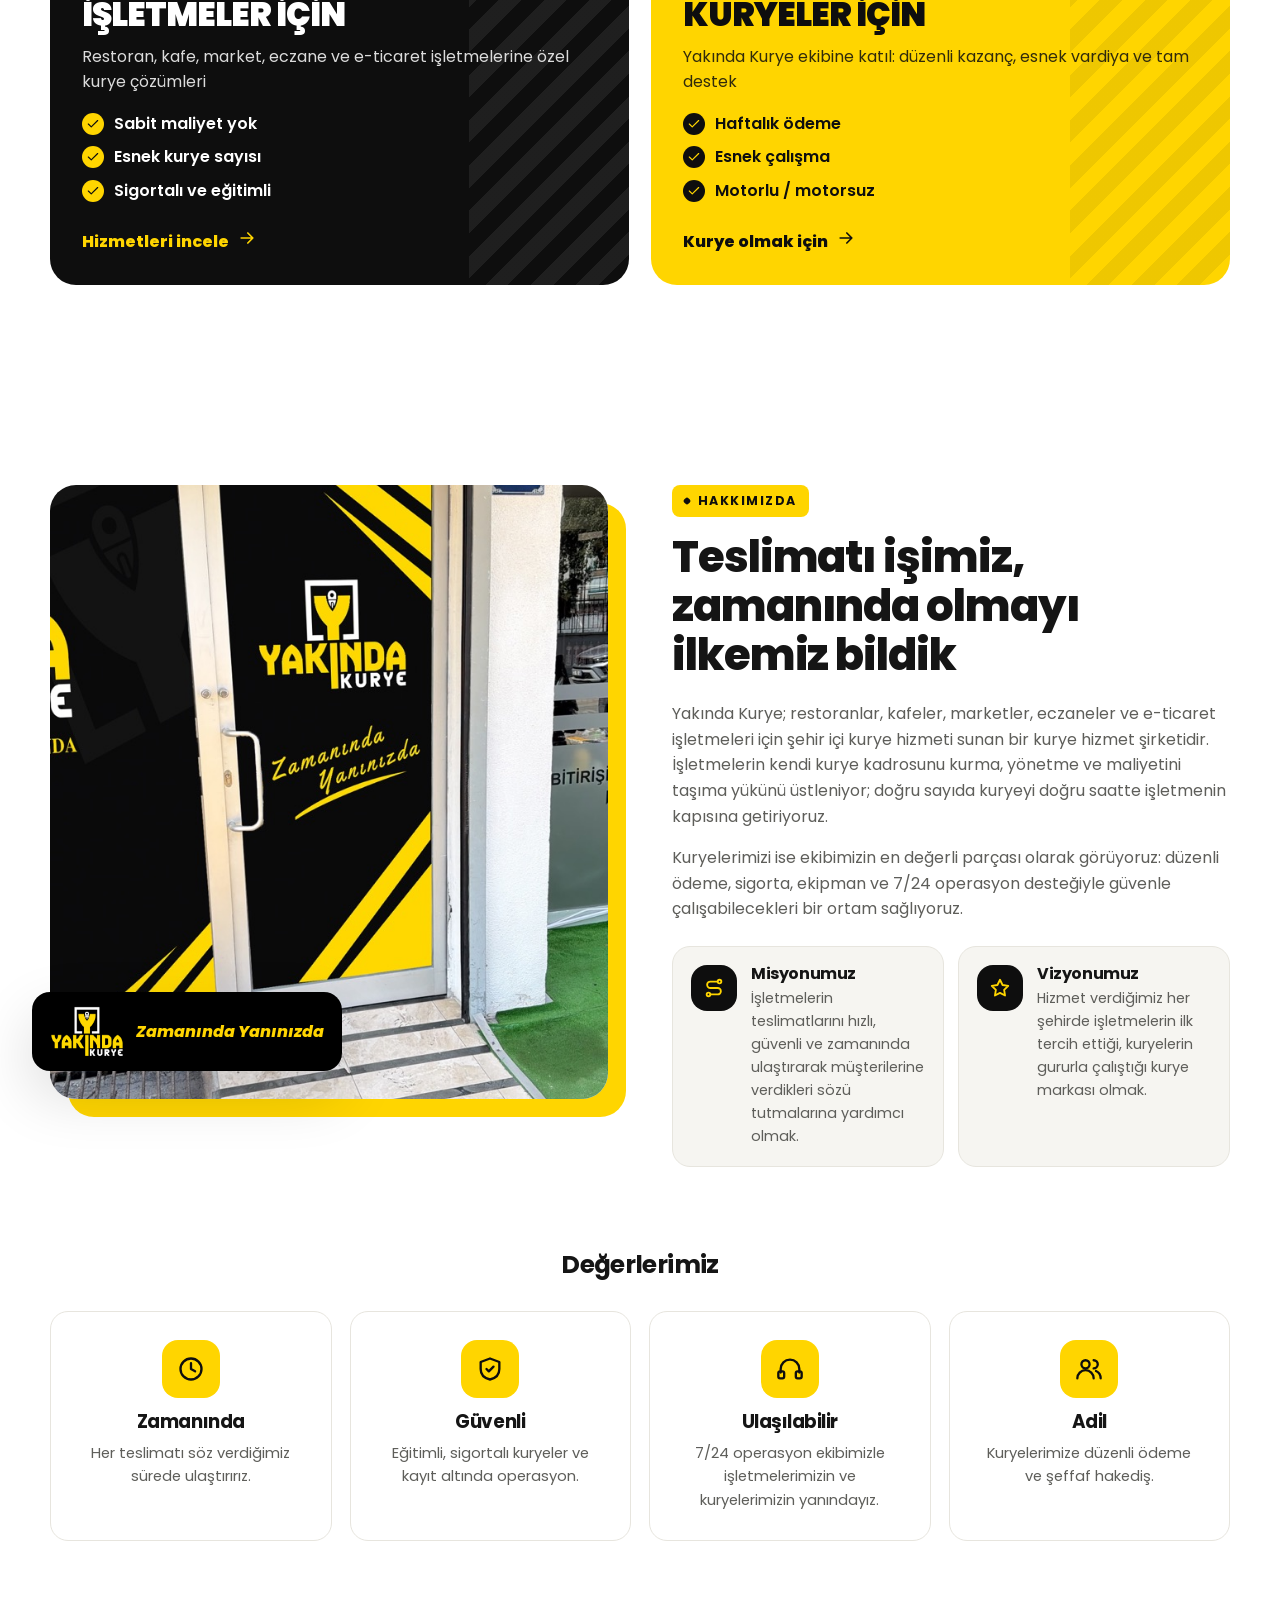
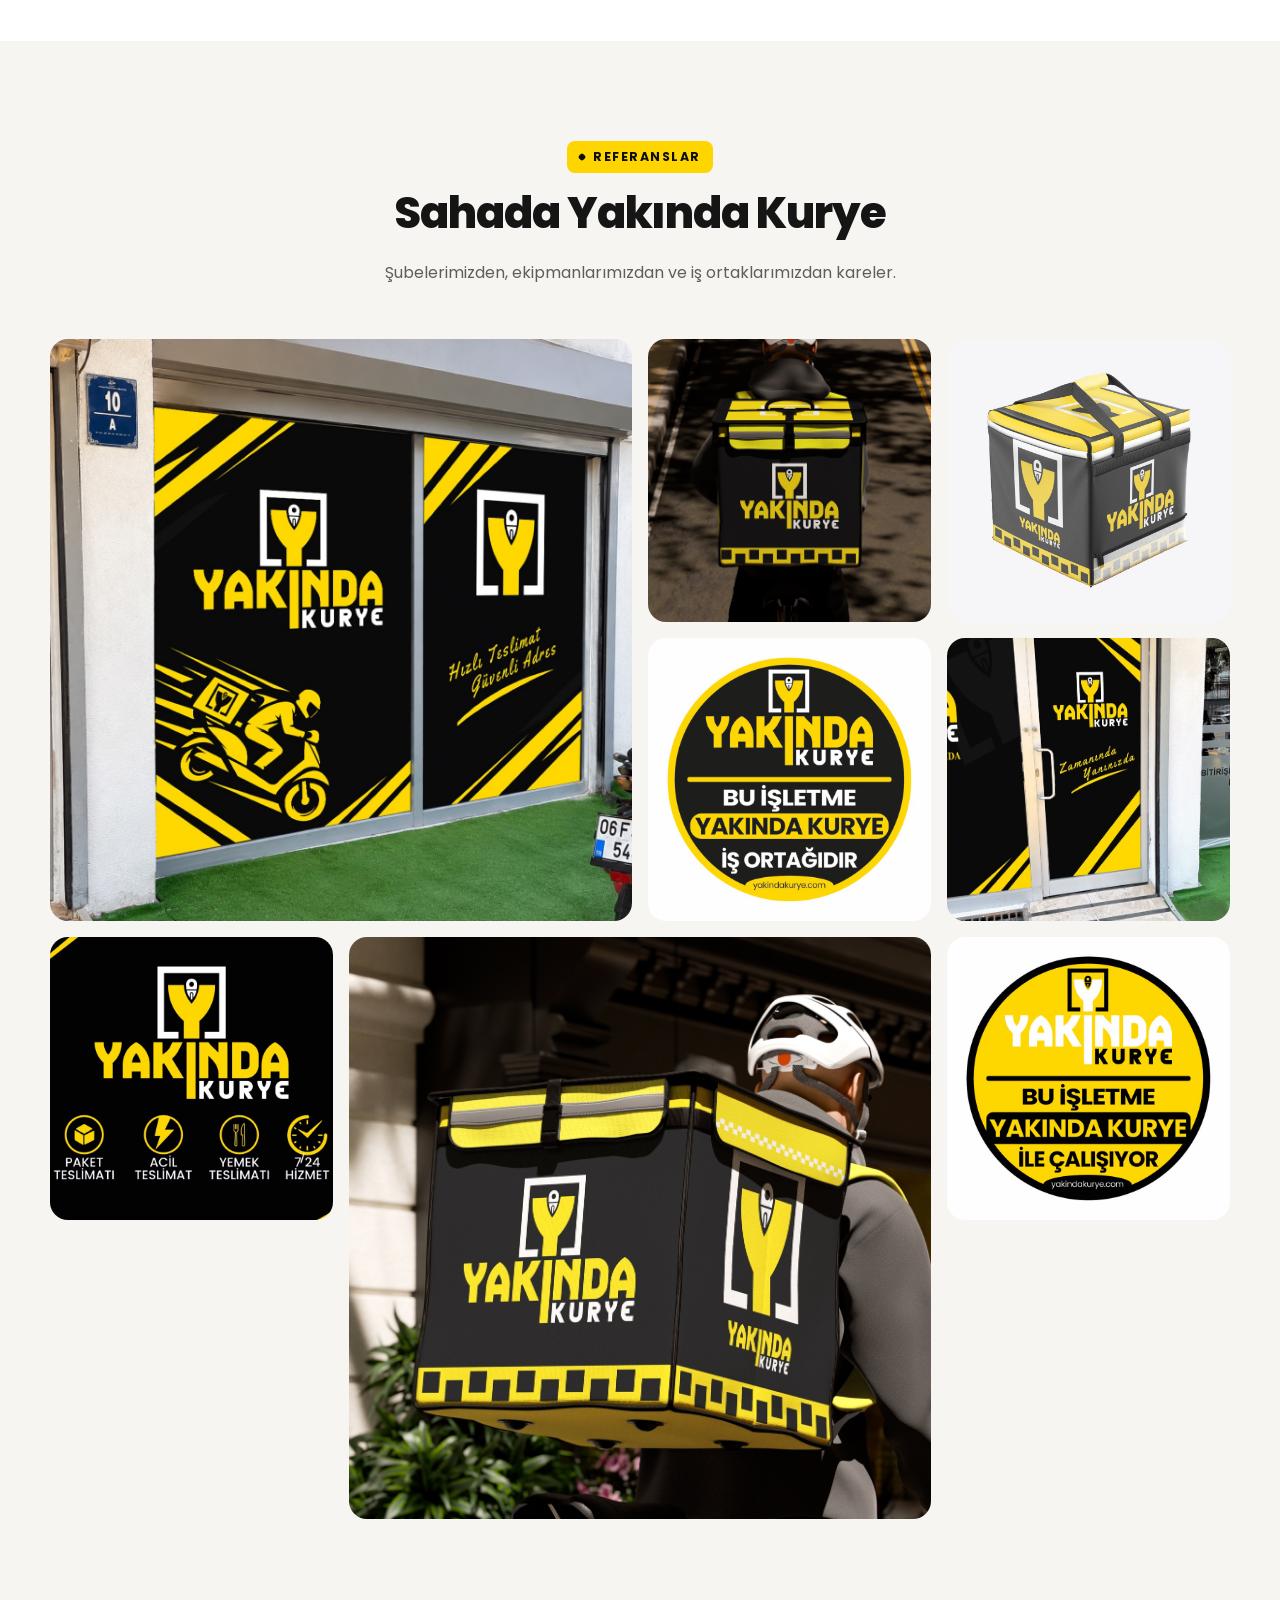
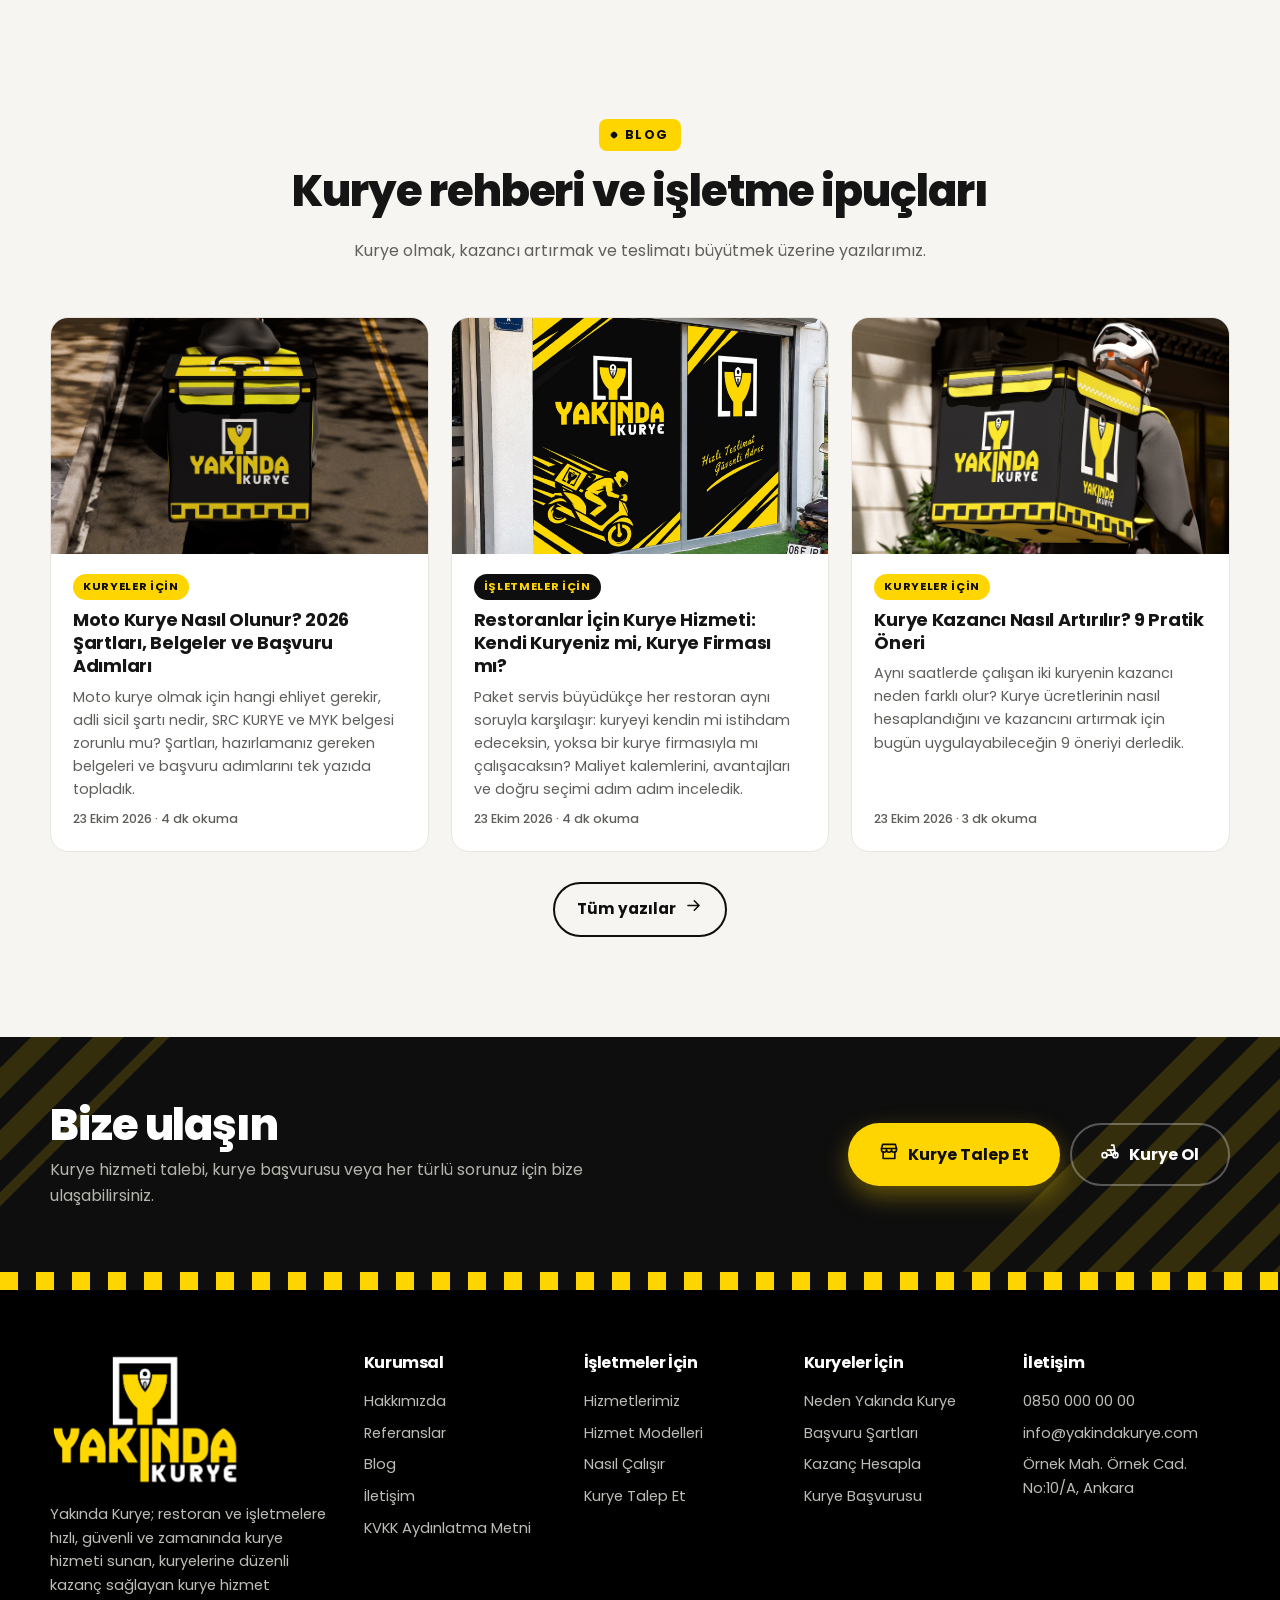
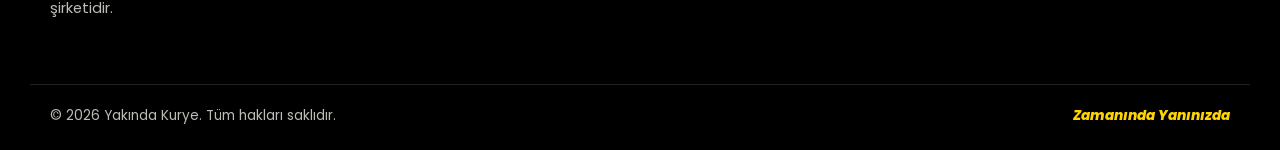
==== commit b1a8df1e: "Blog yazıları yönetim panelinden yönetiliyor - Site İçeriği → Blog Yazıları: liste (kategori/taslak " ====
--- a/index.html
+++ b/index.html
@@ -24,7 +24,7 @@
   <link rel="preconnect" href="https://fonts.googleapis.com">
   <link rel="preconnect" href="https://fonts.gstatic.com" crossorigin>
   <link href="https://fonts.googleapis.com/css2?family=Poppins:ital,wght@0,400;0,500;0,600;0,700;0,800;0,900;1,800&display=swap" rel="stylesheet">
-  <link rel="stylesheet" href="assets/css/style.css?v=10">
+  <link rel="stylesheet" href="assets/css/style.css?v=11">
 </head>
 <body data-page="home" data-path="">
   <a class="skip" href="#main">İçeriğe geç</a>
@@ -48,7 +48,7 @@
         <a href="isletmeler.html" class="nav-biz" data-sec="zoneBiz"><span data-icon="magaza"></span>İşletmeler İçin</a>
         <a href="kuryeler.html" class="nav-cour" data-sec="zoneCour"><span data-icon="motor"></span>Kuryeler İçin</a>
         <a href="index.html#hakkimizda" data-sec="about">Hakkımızda</a>
-        <a href="blog.html">Blog</a>
+        <a href="blog.html" data-sec="blog">Blog</a>
         <a href="basvuru.html#iletisim" data-sec="contact">İletişim</a>
         <span class="nav-ctas">
           <a href="basvuru.html#isletme-basvuru" class="btn btn-y nav-cta" data-sec="bizForm" data-t="nav_cta_biz">Kurye Talep Et</a>
@@ -169,42 +169,14 @@
       </div>
     </section>
 
-    <section class="section bg-soft blog-son" id="blogdan">
+    <section class="section bg-soft blog-son" id="blogdan" data-section="blog">
       <div class="container">
         <div class="sec-head">
           <span class="kicker">Blog</span>
           <h2>Kurye rehberi ve işletme ipuçları</h2>
           <p>Kurye olmak, kazancı artırmak ve teslimatı büyütmek üzerine yazılarımız.</p>
         </div>
-        <div class="blog-grid m-kay">
-          <article class="post-card" data-cat="kurye">
-            <a href="blog/moto-kurye-nasil-olunur.html" class="pc-img" tabindex="-1" aria-hidden="true"><img src="assets/img/hero-kurye.jpg" alt="" loading="lazy" decoding="async"></a>
-            <div class="pc-body">
-              <span class="pc-cat pc-kurye">Kuryeler İçin</span>
-              <h3><a href="blog/moto-kurye-nasil-olunur.html">Moto Kurye Nasıl Olunur? 2026 Şartları, Belgeler ve Başvuru Adımları</a></h3>
-              <p>Moto kurye olmak için hangi ehliyet gerekir, adli sicil şartı nedir, SRC KURYE ve MYK belgesi zorunlu mu? Şartları, hazırlamanız gereken belgeleri ve başvuru adımlarını tek yazıda topladık.</p>
-              <span class="pc-meta">23 Ekim 2026 · 4 dk okuma</span>
-            </div>
-          </article>
-          <article class="post-card" data-cat="isletme">
-            <a href="blog/restoran-kendi-kuryesi-mi-kurye-firmasi-mi.html" class="pc-img" tabindex="-1" aria-hidden="true"><img src="assets/img/sube-cephe.jpg" alt="" loading="lazy" decoding="async"></a>
-            <div class="pc-body">
-              <span class="pc-cat pc-isletme">İşletmeler İçin</span>
-              <h3><a href="blog/restoran-kendi-kuryesi-mi-kurye-firmasi-mi.html">Restoranlar İçin Kurye Hizmeti: Kendi Kuryeniz mi, Kurye Firması mı?</a></h3>
-              <p>Paket servis büyüdükçe her restoran aynı soruyla karşılaşır: kuryeyi kendin mi istihdam edeceksin, yoksa bir kurye firmasıyla mı çalışacaksın? Maliyet kalemlerini, avantajları ve doğru seçimi adım adım inceledik.</p>
-              <span class="pc-meta">23 Ekim 2026 · 3 dk okuma</span>
-            </div>
-          </article>
-          <article class="post-card" data-cat="kurye">
-            <a href="blog/kurye-kazanci-nasil-artirilir.html" class="pc-img" tabindex="-1" aria-hidden="true"><img src="assets/img/kurye-canta.jpg" alt="" loading="lazy" decoding="async"></a>
-            <div class="pc-body">
-              <span class="pc-cat pc-kurye">Kuryeler İçin</span>
-              <h3><a href="blog/kurye-kazanci-nasil-artirilir.html">Kurye Kazancı Nasıl Artırılır? 9 Pratik Öneri</a></h3>
-              <p>Aynı saatlerde çalışan iki kuryenin kazancı neden farklı olur? Kurye ücretlerinin nasıl hesaplandığını ve kazancını artırmak için bugün uygulayabileceğin 9 öneriyi derledik.</p>
-              <span class="pc-meta">23 Ekim 2026 · 3 dk okuma</span>
-            </div>
-          </article>
-        </div>
+        <div class="blog-grid m-kay" data-blog="son"></div>
         <div class="blog-more"><a href="blog.html" class="btn btn-ghost-k">Tüm yazılar <span data-icon="ok"></span></a></div>
       </div>
     </section>
@@ -228,7 +200,7 @@
       </div>
       <div>
         <h4>Kurumsal</h4>
-        <a href="index.html#hakkimizda" data-sec="about">Hakkımızda</a><a href="index.html#referanslar" data-sec="refs">Referanslar</a><a href="blog.html">Blog</a><a href="basvuru.html#iletisim" data-sec="contact">İletişim</a><button type="button" class="f-link" data-kvkk>KVKK Aydınlatma Metni</button>
+        <a href="index.html#hakkimizda" data-sec="about">Hakkımızda</a><a href="index.html#referanslar" data-sec="refs">Referanslar</a><a href="blog.html" data-sec="blog">Blog</a><a href="basvuru.html#iletisim" data-sec="contact">İletişim</a><button type="button" class="f-link" data-kvkk>KVKK Aydınlatma Metni</button>
       </div>
       <div class="f-col-kitle">
         <h4>İşletmeler İçin</h4>
@@ -271,8 +243,8 @@
     </div>
   </div>
 
-  <script src="assets/js/content.js?v=10"></script>
-  <script src="assets/js/store.js?v=10"></script>
-  <script src="assets/js/site.js?v=10"></script>
+  <script src="assets/js/content.js?v=11"></script>
+  <script src="assets/js/store.js?v=11"></script>
+  <script src="assets/js/site.js?v=11"></script>
 </body>
 </html>
--- a/assets/css/style.css
+++ b/assets/css/style.css
@@ -725,6 +725,10 @@
 .post-card p { flex: 1; margin: 0; font-size: .9rem; color: var(--m); }
 .pc-meta { font-size: .78rem; font-weight: 500; color: var(--m); }
 .blog-more { text-align: center; margin-top: 30px; }
+.pc-noimg { display: block; width: 100%; height: 100%; background: repeating-linear-gradient(-45deg, var(--y) 0 14px, var(--k) 14px 28px); opacity: .9; }
+.blog-bos, .yazi-yok { grid-column: 1 / -1; text-align: center; color: var(--m); }
+.yazi-yok { padding: 80px 0; }
+.yazi-yok h1 { color: var(--t); }
 .blog-filtre { display: flex; flex-wrap: wrap; justify-content: center; gap: 8px; margin-bottom: 30px; }
 .blog-filtre button { display: inline-flex; align-items: center; gap: 7px; padding: 9px 16px; border: 1.5px solid var(--line); border-radius: 999px; background: #fff; color: var(--m); font: 700 .9rem var(--font); cursor: pointer; white-space: nowrap; }
 .blog-filtre button .ic { width: 16px; height: 16px; }
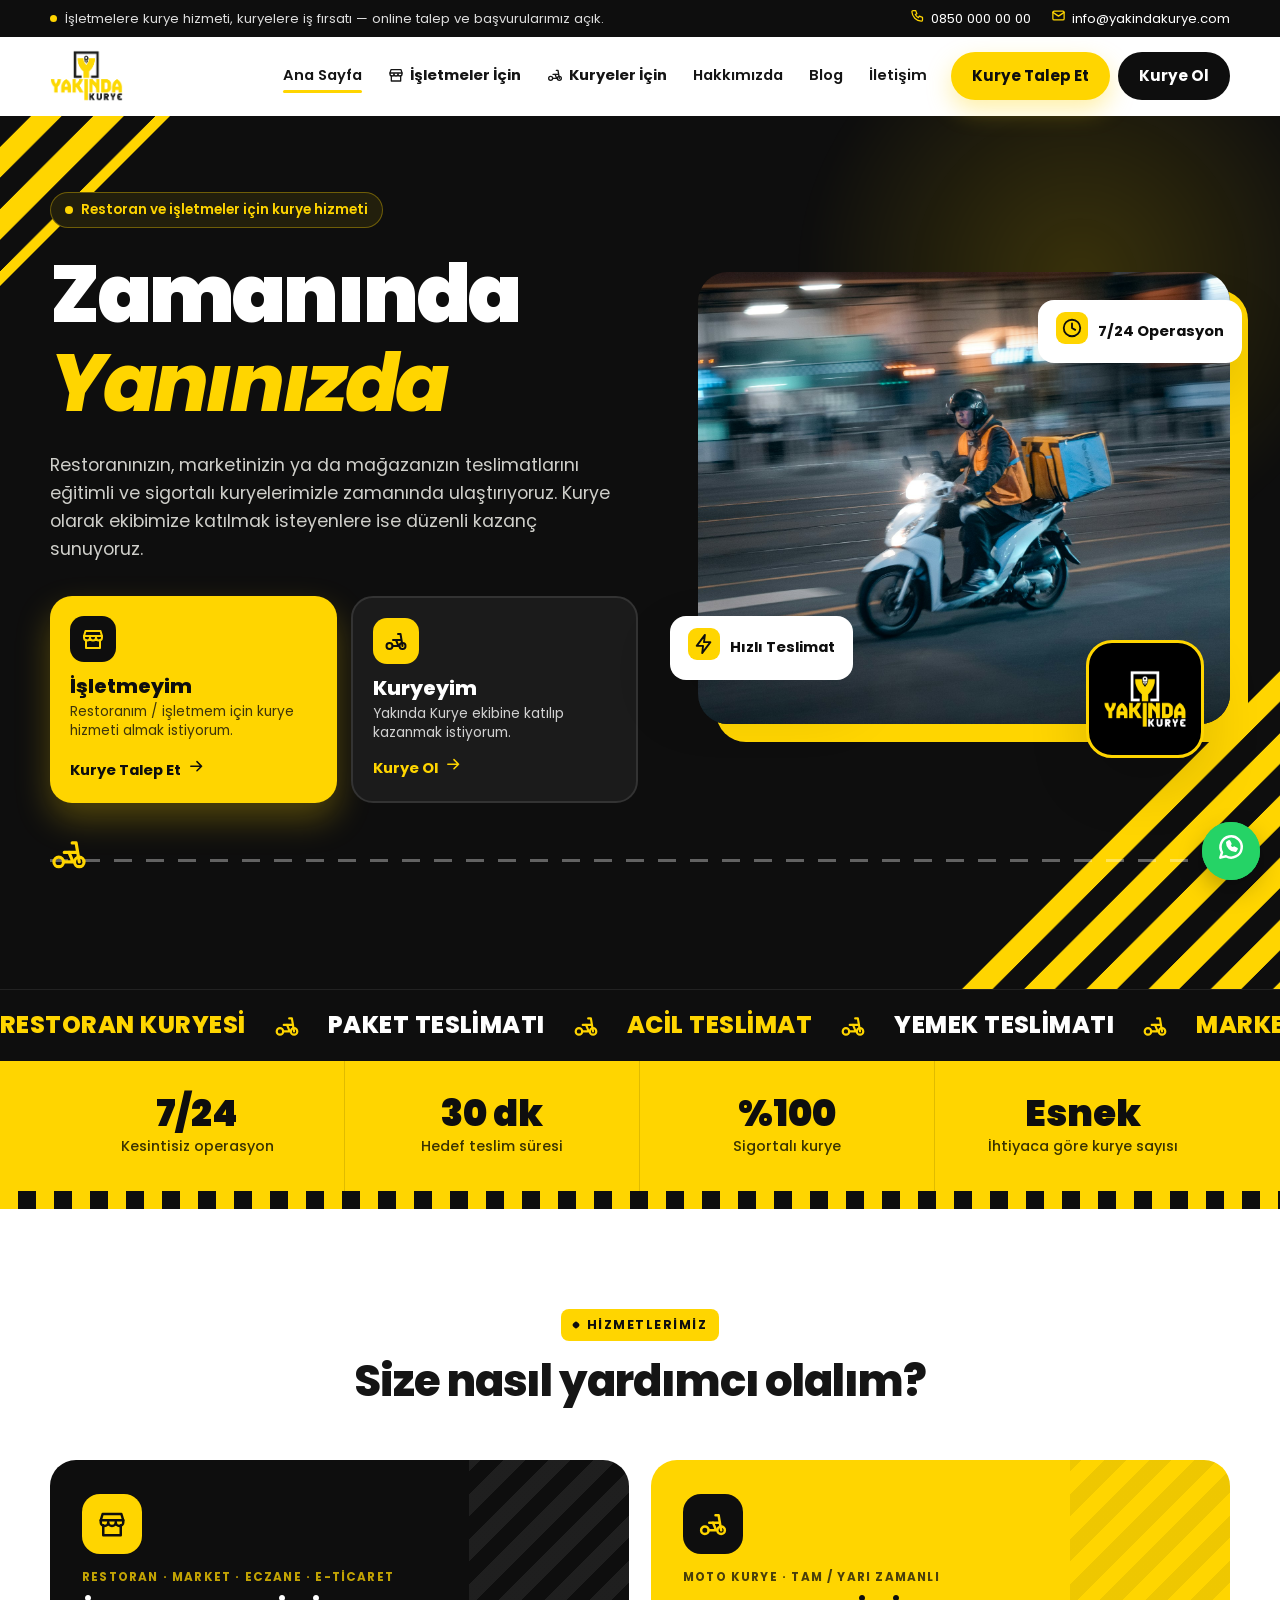
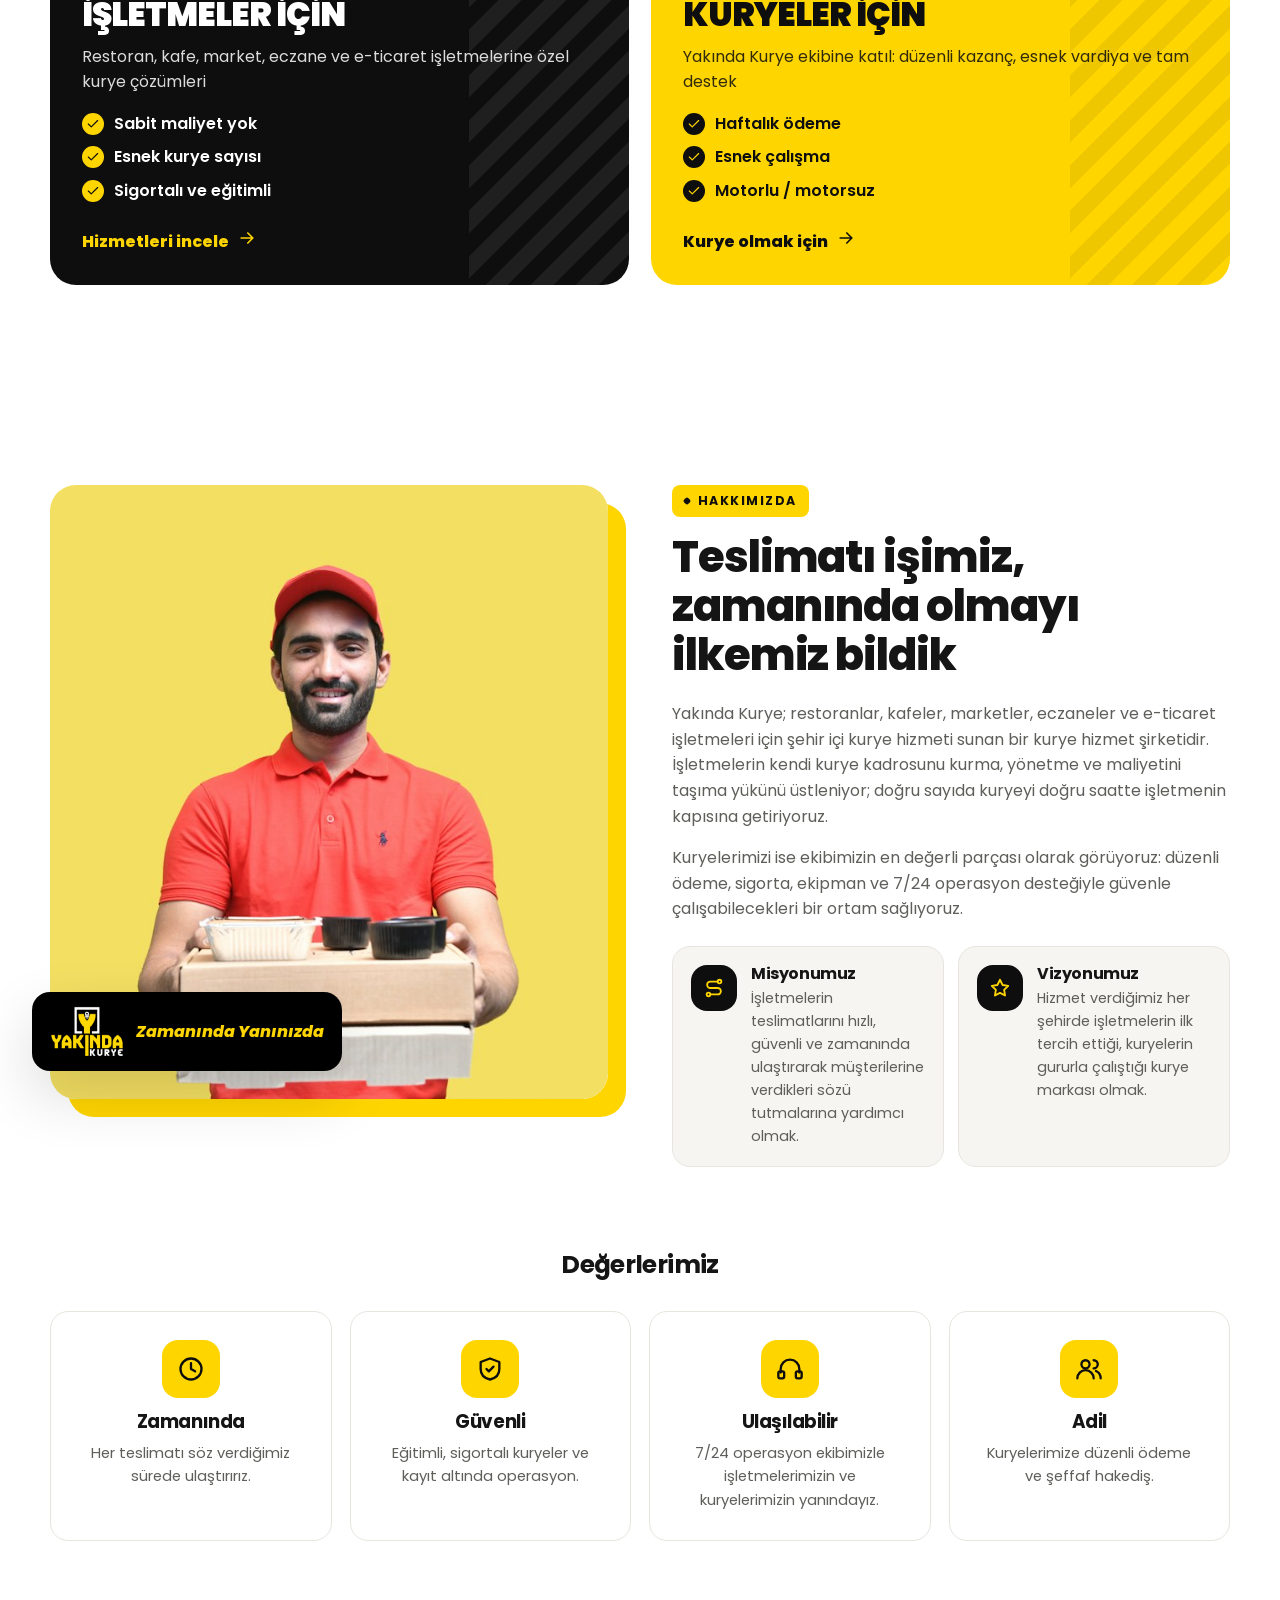
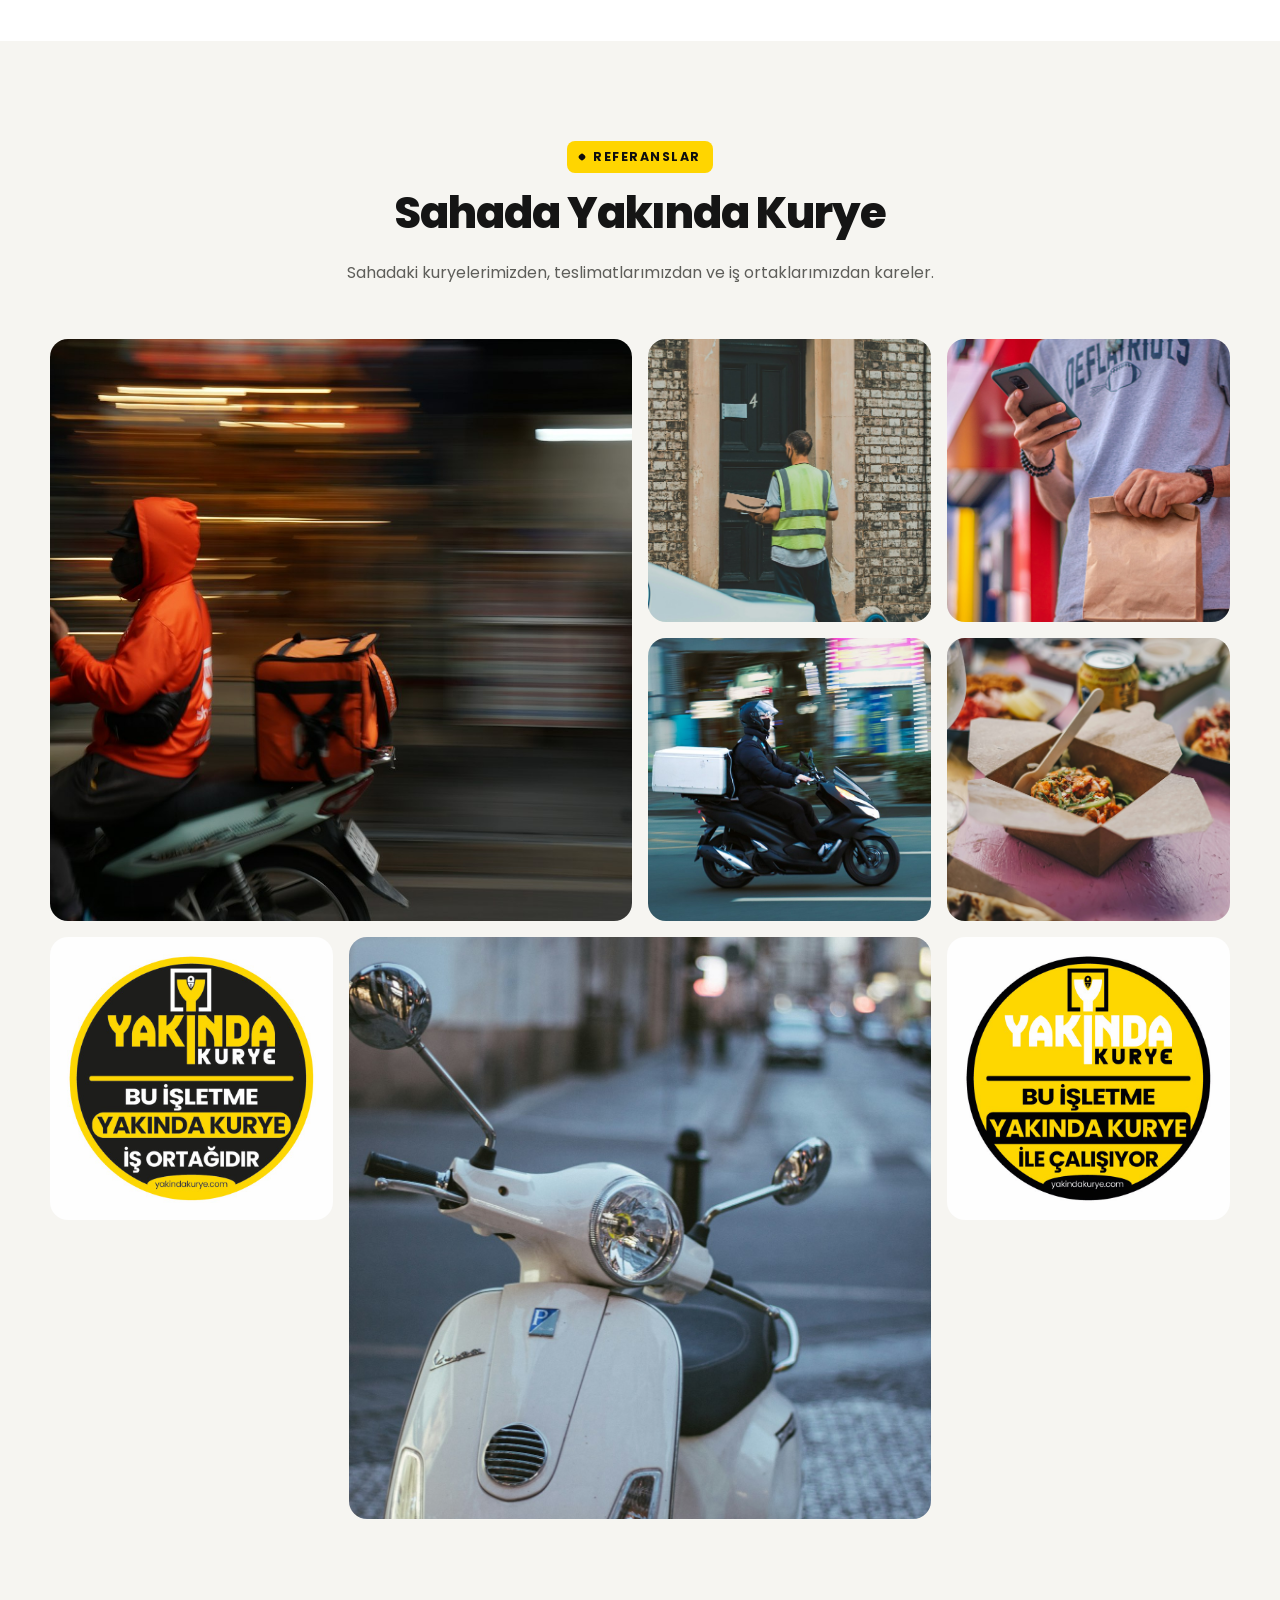
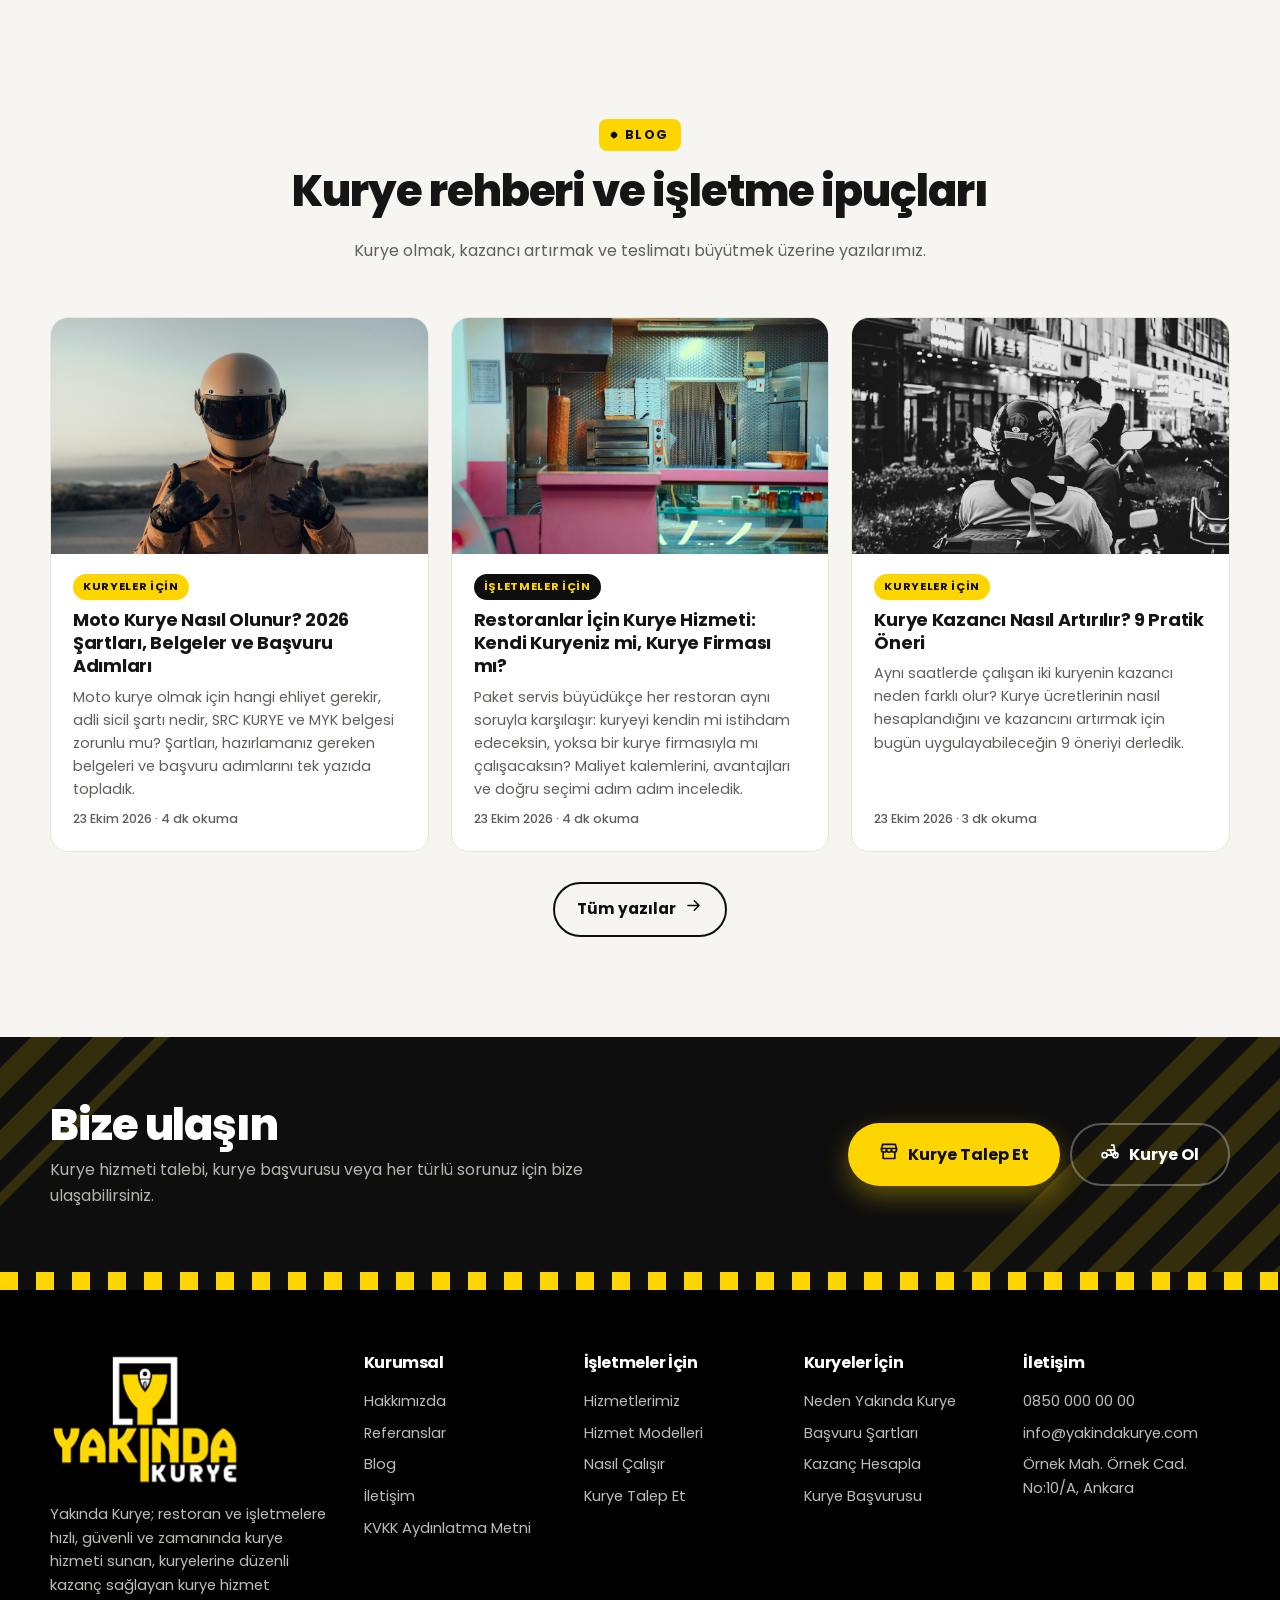
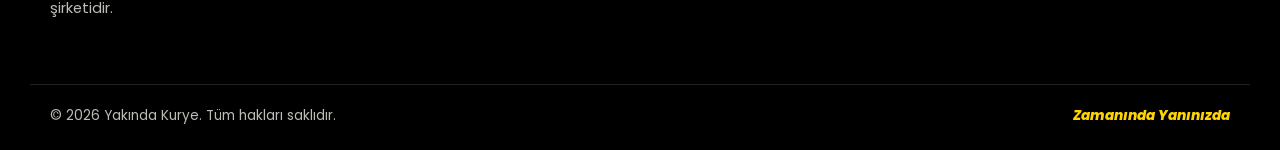
==== commit 84e61702: "Sürüm 6: gerçek fotoğraflar, sitede düzenleme modu ve panel geliştirmeleri - Maket (mockup) görselle" ====
--- a/index.html
+++ b/index.html
@@ -15,7 +15,7 @@
   <meta property="og:title" content="Yakında Kurye | Ankara Kurye Hizmeti ve Kurye Alımı">
   <meta property="og:description" content="Ankara’da restoran, market ve işletmelere hızlı, sigortalı kurye hizmeti. Kurye olmak isteyenlere haftalık ödeme ve esnek çalışma. Teklif alın, başvurun.">
   <meta name="twitter:card" content="summary_large_image">
-  <link rel="preload" as="image" href="assets/img/hero-kurye.jpg">
+  <link rel="preload" as="image" href="assets/img/foto/hero-kurye.jpg">
   <!--/SEO-->
   <meta name="theme-color" content="#0E0E0E">
   <meta name="format-detection" content="telephone=no">
@@ -23,8 +23,8 @@
   <link rel="apple-touch-icon" href="assets/img/favicon.png">
   <link rel="preconnect" href="https://fonts.googleapis.com">
   <link rel="preconnect" href="https://fonts.gstatic.com" crossorigin>
-  <link href="https://fonts.googleapis.com/css2?family=Poppins:ital,wght@0,400;0,500;0,600;0,700;0,800;0,900;1,800&display=swap" rel="stylesheet">
-  <link rel="stylesheet" href="assets/css/style.css?v=11">
+  <link href="https://fonts.googleapis.com/css2?family=Poppins:ital,wght@0,400;0,500;0,600;0,700;0,800;0,900;1,800&display=swap" rel="stylesheet" id="ykFont">
+  <link rel="stylesheet" href="assets/css/style.css?v=13">
 </head>
 <body data-page="home" data-path="">
   <a class="skip" href="#main">İçeriğe geç</a>
@@ -44,12 +44,12 @@
     <div class="container header-in">
       <a href="index.html" class="brand" aria-label="Yakında Kurye ana sayfa"><img data-img="logo" alt="Yakında Kurye"></a>
       <nav class="nav" id="nav" aria-label="Ana menü">
-        <a href="index.html" class="active" aria-current="page">Ana Sayfa</a>
-        <a href="isletmeler.html" class="nav-biz" data-sec="zoneBiz"><span data-icon="magaza"></span>İşletmeler İçin</a>
-        <a href="kuryeler.html" class="nav-cour" data-sec="zoneCour"><span data-icon="motor"></span>Kuryeler İçin</a>
-        <a href="index.html#hakkimizda" data-sec="about">Hakkımızda</a>
-        <a href="blog.html" data-sec="blog">Blog</a>
-        <a href="basvuru.html#iletisim" data-sec="contact">İletişim</a>
+        <a href="index.html" class="active" aria-current="page"><span data-t="nav_home">Ana Sayfa</span></a>
+        <a href="isletmeler.html" class="nav-biz" data-sec="zoneBiz"><span data-icon="magaza"></span><span data-t="nav_biz">İşletmeler İçin</span></a>
+        <a href="kuryeler.html" class="nav-cour" data-sec="zoneCour"><span data-icon="motor"></span><span data-t="nav_cour">Kuryeler İçin</span></a>
+        <a href="index.html#hakkimizda" data-sec="about" data-t="nav_about">Hakkımızda</a>
+        <a href="blog.html" data-sec="blog" data-t="nav_blog">Blog</a>
+        <a href="basvuru.html#iletisim" data-sec="contact" data-t="nav_contact">İletişim</a>
         <span class="nav-ctas">
           <a href="basvuru.html#isletme-basvuru" class="btn btn-y nav-cta" data-sec="bizForm" data-t="nav_cta_biz">Kurye Talep Et</a>
           <a href="basvuru.html#kurye-basvuru" class="btn btn-k nav-cta" data-sec="courForm" data-t="nav_cta_cour">Kurye Ol</a>
@@ -102,8 +102,8 @@
     <section class="section kimin-icin" id="kimin-icin">
       <div class="container">
         <div class="sec-head">
-          <span class="kicker">Hizmetlerimiz</span>
-          <h2>Size nasıl yardımcı olalım?</h2>
+          <span class="kicker" data-t="home_help_kicker">Hizmetlerimiz</span>
+          <h2 data-t="home_help_title">Size nasıl yardımcı olalım?</h2>
         </div>
         <div class="kk-grid">
           <a href="isletmeler.html" class="kk kk-biz" data-section="zoneBiz">
@@ -112,7 +112,7 @@
             <h3 data-t="biz_zone_title">İşletmeler İçin</h3>
             <p data-t="biz_zone_text">Restoran, kafe, market, eczane ve e-ticaret işletmelerine özel kurye çözümleri</p>
             <ul class="kk-list" id="kkBiz"></ul>
-            <span class="kk-cta">Hizmetleri incele <span data-icon="ok"></span></span>
+            <span class="kk-cta"><span data-t="biz_card_cta">Hizmetleri incele</span> <span data-icon="ok"></span></span>
           </a>
           <a href="kuryeler.html" class="kk kk-cour" data-section="zoneCour">
             <span class="kk-ic" data-icon="motor"></span>
@@ -120,7 +120,7 @@
             <h3 data-t="cour_zone_title">Kuryeler İçin</h3>
             <p data-t="cour_zone_text">Yakında Kurye ekibine katıl: düzenli kazanç, esnek vardiya ve tam destek</p>
             <ul class="kk-list" id="kkCour"></ul>
-            <span class="kk-cta">Kurye olmak için <span data-icon="ok"></span></span>
+            <span class="kk-cta"><span data-t="cour_card_cta">Kurye olmak için</span> <span data-icon="ok"></span></span>
           </a>
         </div>
       </div>
@@ -172,12 +172,12 @@
     <section class="section bg-soft blog-son" id="blogdan" data-section="blog">
       <div class="container">
         <div class="sec-head">
-          <span class="kicker">Blog</span>
-          <h2>Kurye rehberi ve işletme ipuçları</h2>
-          <p>Kurye olmak, kazancı artırmak ve teslimatı büyütmek üzerine yazılarımız.</p>
+          <span class="kicker" data-t="home_blog_kicker">Blog</span>
+          <h2 data-t="home_blog_title">Kurye rehberi ve işletme ipuçları</h2>
+          <p data-t="home_blog_text">Kurye olmak, kazancı artırmak ve teslimatı büyütmek üzerine yazılarımız.</p>
         </div>
         <div class="blog-grid m-kay" data-blog="son"></div>
-        <div class="blog-more"><a href="blog.html" class="btn btn-ghost-k">Tüm yazılar <span data-icon="ok"></span></a></div>
+        <div class="blog-more"><a href="blog.html" class="btn btn-ghost-k"><span data-t="all_posts_btn">Tüm yazılar</span> <span data-icon="ok"></span></a></div>
       </div>
     </section>
 
@@ -185,7 +185,7 @@
       <div class="hero-bg soft" aria-hidden="true"><span class="hb hb1"></span><span class="hb hb2"></span></div>
       <div class="container cta-in">
         <div class="cta-txt"><h2 data-t="contact_title">Bize ulaşın</h2><p data-t="contact_text">Kurye hizmeti talebi, kurye başvurusu veya her türlü sorunuz için bize ulaşabilirsiniz.</p></div>
-        <div class="cta-btns"><a href="basvuru.html#isletme-basvuru" class="btn btn-y btn-lg" data-sec="bizForm"><span data-icon="magaza"></span>Kurye Talep Et</a><a href="basvuru.html#kurye-basvuru" class="btn btn-ghost btn-lg" data-sec="courForm"><span data-icon="motor"></span>Kurye Ol</a></div>
+        <div class="cta-btns"><a href="basvuru.html#isletme-basvuru" class="btn btn-y btn-lg" data-sec="bizForm"><span data-icon="magaza"></span><span data-t="nav_cta_biz">Kurye Talep Et</span></a><a href="basvuru.html#kurye-basvuru" class="btn btn-ghost btn-lg" data-sec="courForm"><span data-icon="motor"></span><span data-t="nav_cta_cour">Kurye Ol</span></a></div>
       </div>
     </section>
   </main>
@@ -199,24 +199,24 @@
         <div class="socials" id="socials"></div>
       </div>
       <div>
-        <h4>Kurumsal</h4>
-        <a href="index.html#hakkimizda" data-sec="about">Hakkımızda</a><a href="index.html#referanslar" data-sec="refs">Referanslar</a><a href="blog.html" data-sec="blog">Blog</a><a href="basvuru.html#iletisim" data-sec="contact">İletişim</a><button type="button" class="f-link" data-kvkk>KVKK Aydınlatma Metni</button>
+        <h4 data-t="footer_col1">Kurumsal</h4>
+        <a href="index.html#hakkimizda" data-sec="about" data-t="nav_about">Hakkımızda</a><a href="index.html#referanslar" data-sec="refs" data-t="refs_kicker">Referanslar</a><a href="blog.html" data-sec="blog" data-t="nav_blog">Blog</a><a href="basvuru.html#iletisim" data-sec="contact" data-t="nav_contact">İletişim</a><button type="button" class="f-link" data-kvkk data-t="kvkk_link">KVKK Aydınlatma Metni</button>
       </div>
       <div class="f-col-kitle">
-        <h4>İşletmeler İçin</h4>
-        <a href="isletmeler.html#hizmetler" data-sec="services">Hizmetlerimiz</a><a href="isletmeler.html#cozumler" data-sec="bizSolutions">Hizmet Modelleri</a><a href="isletmeler.html#nasil-calisir" data-sec="bizSteps">Nasıl Çalışır</a><a href="basvuru.html#isletme-basvuru" data-sec="bizForm">Kurye Talep Et</a>
+        <h4 data-t="footer_col2">İşletmeler İçin</h4>
+        <a href="isletmeler.html#hizmetler" data-sec="services" data-t="services_kicker">Hizmetlerimiz</a><a href="isletmeler.html#cozumler" data-sec="bizSolutions">Hizmet Modelleri</a><a href="isletmeler.html#nasil-calisir" data-sec="bizSteps">Nasıl Çalışır</a><a href="basvuru.html#isletme-basvuru" data-sec="bizForm" data-t="nav_cta_biz">Kurye Talep Et</a>
       </div>
       <div class="f-col-kitle">
-        <h4>Kuryeler İçin</h4>
+        <h4 data-t="footer_col3">Kuryeler İçin</h4>
         <a href="kuryeler.html#kurye-ol" data-sec="courier">Neden Yakında Kurye</a><a href="kuryeler.html#kurye-sartlar" data-sec="courier">Başvuru Şartları</a><a href="kuryeler.html#kazanc" data-sec="calc">Kazanç Hesapla</a><a href="basvuru.html#kurye-basvuru" data-sec="courForm">Kurye Başvurusu</a>
       </div>
       <div>
-        <h4>İletişim</h4>
+        <h4 data-t="footer_col4">İletişim</h4>
         <a data-href="tel" data-s="phone">0850 000 00 00</a><a data-href="mail" data-s="email">info@yakindakurye.com</a><span class="f-addr" data-s="address">Örnek Mah. Örnek Cad. No:10/A, Ankara</span>
       </div>
     </div>
     <div class="container f-bottom">
-      <span>© <span id="year"></span> Yakında Kurye. Tüm hakları saklıdır.</span>
+      <span><a href="admin.html" class="gizli-giris" rel="nofollow" tabindex="-1" aria-hidden="true">©</a> <span id="year"></span> <span data-t="footer_copy">Yakında Kurye. Tüm hakları saklıdır.</span></span>
       <span class="slogan" data-t="slogan">Zamanında Yanınızda</span>
     </div>
   </footer>
@@ -243,8 +243,8 @@
     </div>
   </div>
 
-  <script src="assets/js/content.js?v=11"></script>
-  <script src="assets/js/store.js?v=11"></script>
-  <script src="assets/js/site.js?v=11"></script>
+  <script src="assets/js/content.js?v=13"></script>
+  <script src="assets/js/store.js?v=13"></script>
+  <script src="assets/js/site.js?v=13"></script>
 </body>
 </html>
--- a/assets/css/style.css
+++ b/assets/css/style.css
@@ -1,6 +1,7 @@
 /* Yakında Kurye — Site stilleri */
 :root {
   --y: #FFD500;
+  --y-rgb: 255 213 0;
   --y-2: #F2C200;
   --y-soft: #FFF6C7;
   --k: #0E0E0E;
@@ -48,8 +49,8 @@
 .btn-lg { padding: 1em 1.8em; font-size: 1rem; }
 .btn-block { width: 100%; white-space: normal; text-align: center; }
 .hero-in > *, .split > *, .calc-in > *, .apply-in > *, .contact-in > *, .regions-in > *, .courier-grid > * { min-width: 0; }
-.btn-y { background: var(--y); color: var(--k); box-shadow: 0 10px 24px rgba(255, 213, 0, .35); }
-.btn-y:hover { background: var(--y-2); box-shadow: 0 14px 30px rgba(255, 213, 0, .45); }
+.btn-y { background: var(--y); color: var(--k); box-shadow: 0 10px 24px rgb(var(--y-rgb) / .35); }
+.btn-y:hover { background: var(--y-2); box-shadow: 0 14px 30px rgb(var(--y-rgb) / .45); }
 .btn-k { background: var(--k); color: #fff; }
 .btn-k:hover { background: var(--k-3); box-shadow: 0 12px 26px rgba(0, 0, 0, .25); }
 .btn-k .ic { color: var(--y); }
@@ -97,12 +98,12 @@
 .hb2 { bottom: 0; right: 0; width: 330px; height: 330px; clip-path: polygon(100% 0, 100% 100%, 0 100%); }
 @keyframes stripes { to { background-position: 62.2px 0; } }
 .hero-bg.soft .hb { opacity: .16; }
-.glow { position: absolute; width: 640px; height: 640px; right: -120px; top: -160px; background: radial-gradient(circle, rgba(255, 213, 0, .18), transparent 62%); filter: blur(10px); animation: breathe 7s ease-in-out infinite; }
+.glow { position: absolute; width: 640px; height: 640px; right: -120px; top: -160px; background: radial-gradient(circle, rgb(var(--y-rgb) / .18), transparent 62%); filter: blur(10px); animation: breathe 7s ease-in-out infinite; }
 @keyframes breathe { 50% { transform: scale(1.12) translate(-30px, 30px); opacity: .7; } }
 .hero-in { position: relative; display: grid; grid-template-columns: 1.05fr .95fr; gap: 60px; align-items: center; }
-.badge { display: inline-flex; align-items: center; gap: 8px; background: #221f0c; color: var(--y); border: 1px solid rgba(255, 213, 0, .35); padding: 6px 14px; border-radius: 999px; font-size: .85rem; font-weight: 600; margin-bottom: 22px; }
-.dot { width: 8px; height: 8px; border-radius: 50%; background: var(--y); box-shadow: 0 0 0 0 rgba(255, 213, 0, .7); animation: pulse 2s infinite; }
-@keyframes pulse { 70% { box-shadow: 0 0 0 10px rgba(255, 213, 0, 0); } 100% { box-shadow: 0 0 0 0 rgba(255, 213, 0, 0); } }
+.badge { display: inline-flex; align-items: center; gap: 8px; background: #221f0c; color: var(--y); border: 1px solid rgb(var(--y-rgb) / .35); padding: 6px 14px; border-radius: 999px; font-size: .85rem; font-weight: 600; margin-bottom: 22px; }
+.dot { width: 8px; height: 8px; border-radius: 50%; background: var(--y); box-shadow: 0 0 0 0 rgb(var(--y-rgb) / .7); animation: pulse 2s infinite; }
+@keyframes pulse { 70% { box-shadow: 0 0 0 10px rgb(var(--y-rgb) / 0); } 100% { box-shadow: 0 0 0 0 rgb(var(--y-rgb) / 0); } }
 .hero h1 { font-size: clamp(2.8rem, 6.4vw, 5rem); font-weight: 900; letter-spacing: -.04em; margin-bottom: 22px; }
 .hero h1 .h1a, .hero h1 .h1b { display: block; animation: rise .9s var(--ease) both; }
 .hero h1 em { font-style: italic; font-weight: 800; color: var(--y); animation-delay: .12s; padding-right: .08em; }
@@ -288,7 +289,7 @@
 .field input, .field select, .field textarea { font: inherit; font-size: .95rem; padding: 12px 14px; border: 1.5px solid var(--line); border-radius: var(--r-sm); background: #fff; color: var(--t); width: 100%; min-height: 48px; transition: border-color .15s, box-shadow .15s; }
 .field textarea { resize: vertical; }
 .field input:hover, .field select:hover, .field textarea:hover { border-color: #cfcdc4; }
-.field input:focus, .field select:focus, .field textarea:focus { outline: none; border-color: var(--k); box-shadow: 0 0 0 4px rgba(255, 213, 0, .45); }
+.field input:focus, .field select:focus, .field textarea:focus { outline: none; border-color: var(--k); box-shadow: 0 0 0 4px rgb(var(--y-rgb) / .45); }
 .field.invalid input, .field.invalid select, .field.invalid textarea { border-color: #d12; background: #fff6f6; }
 .f-msg { color: #c00; font-size: .78rem; font-weight: 500; }
 .f-msg:empty { display: none; }
@@ -380,6 +381,8 @@
 .socials a:hover { background: var(--y); color: var(--k); transform: translateY(-3px); }
 .f-bottom { display: flex; justify-content: space-between; gap: 16px; flex-wrap: wrap; border-top: 1px solid #222; margin-top: 48px; padding-top: 20px; padding-bottom: 24px; font-size: .85rem; }
 .slogan { color: var(--y); font-weight: 800; font-style: italic; }
+/* Ana sayfa alt bilgisindeki © işareti yönetim paneline gider (görünüşte normal metin) */
+.footer .gizli-giris, .footer .gizli-giris:hover { color: inherit; cursor: text; }
 
 /* Yüzen butonlar */
 .wa-float { position: fixed; right: 20px; bottom: 20px; width: 58px; height: 58px; border-radius: 50%; background: #25D366; color: #fff; display: flex; align-items: center; justify-content: center; box-shadow: 0 10px 24px rgba(0, 0, 0, .25); z-index: 60; transition: transform .2s, bottom .3s var(--ease); }
@@ -408,7 +411,7 @@
 .paths { display: grid; grid-template-columns: 1fr 1fr; gap: 14px; max-width: 620px; animation: rise .9s var(--ease) .32s both; }
 .path { position: relative; display: flex; flex-direction: column; gap: 12px; padding: 20px; border-radius: 22px; transition: transform .25s var(--ease), box-shadow .25s; overflow: hidden; }
 .path:hover { transform: translateY(-5px); }
-.path-biz { background: var(--y); color: var(--k); box-shadow: 0 16px 34px rgba(255, 213, 0, .28); }
+.path-biz { background: var(--y); color: var(--k); box-shadow: 0 16px 34px rgb(var(--y-rgb) / .28); }
 .path-cour { background: #1b1b1b; color: #fff; border: 2px solid #333; }
 .path-cour:hover { border-color: var(--y); }
 .path-ic { width: 46px; height: 46px; border-radius: 14px; display: inline-flex; align-items: center; justify-content: center; }
@@ -1120,3 +1123,17 @@
   .topbar, .header, .marquee, .wa-float, .to-top, .m-cta, .progress, .hero-bg, .road, .preview-bar, .cookie { display: none !important; }
   .reveal { opacity: 1 !important; transform: none !important; }
 }
+
+/* Duyuru / kampanya penceresi (panel › Duyuru Penceresi) */
+.pop { position: fixed; inset: 0; z-index: 400; display: flex; align-items: center; justify-content: center; padding: 20px; background: rgba(0, 0, 0, .55); opacity: 0; transition: opacity .3s var(--ease); }
+.pop.on { opacity: 1; }
+.pop-box { position: relative; width: min(460px, 100%); max-height: calc(100vh - 40px); overflow: auto; background: #fff; border-radius: 24px; box-shadow: var(--sh-lg); transform: translateY(20px) scale(.97); transition: transform .35s var(--ease); }
+.pop.on .pop-box { transform: none; }
+.pop-img { aspect-ratio: 16/9; background: var(--soft); }
+.pop-img img { width: 100%; height: 100%; object-fit: cover; }
+.pop-x { position: absolute; top: 12px; right: 12px; z-index: 1; }
+.pop-body { padding: 26px 26px 28px; text-align: center; }
+.pop-body h3 { font-size: 1.45rem; font-weight: 800; margin-bottom: .4em; }
+.pop-body p { color: var(--m); margin-bottom: 1.2em; }
+.pop-body .btn .ic { margin-left: 6px; }
+@media (max-width: 600px) { .pop { align-items: flex-end; padding: 12px; } .pop-body { padding: 20px 18px 22px; } .pop-body h3 { font-size: 1.2rem; } }
